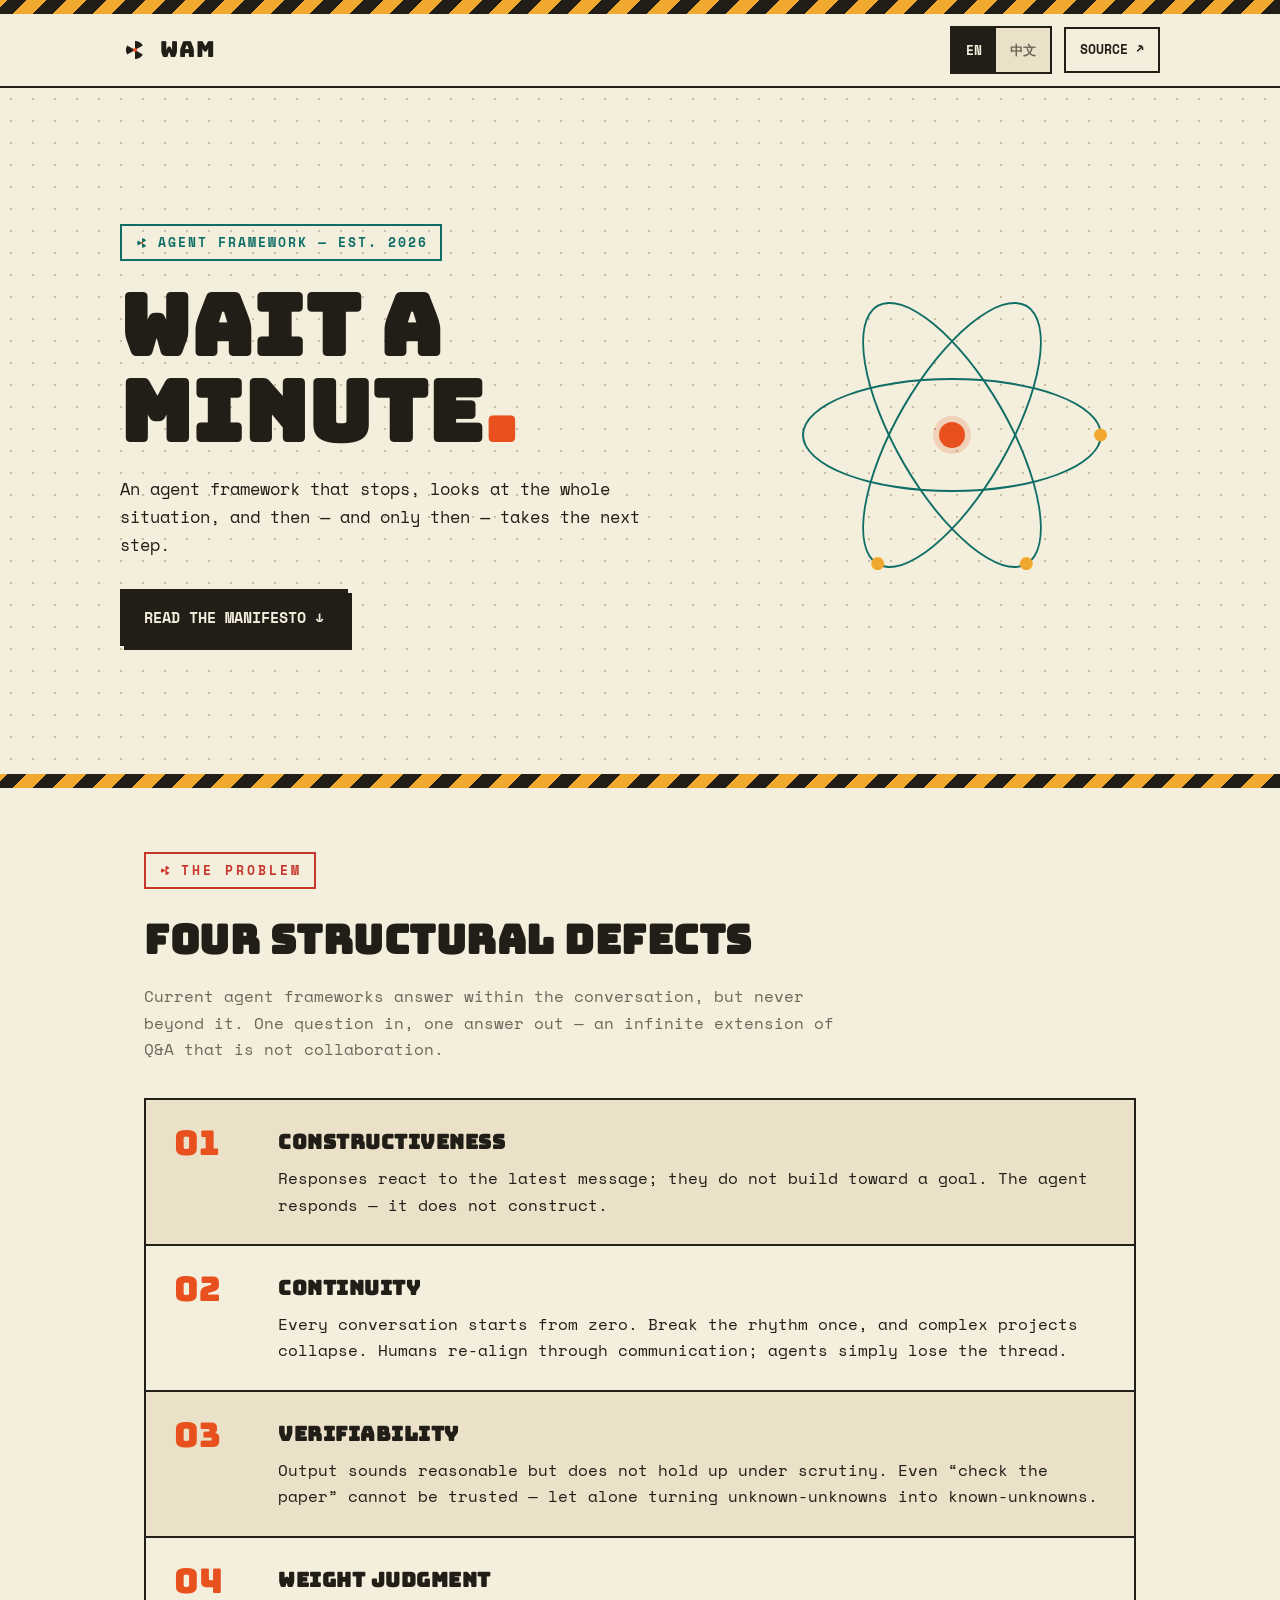
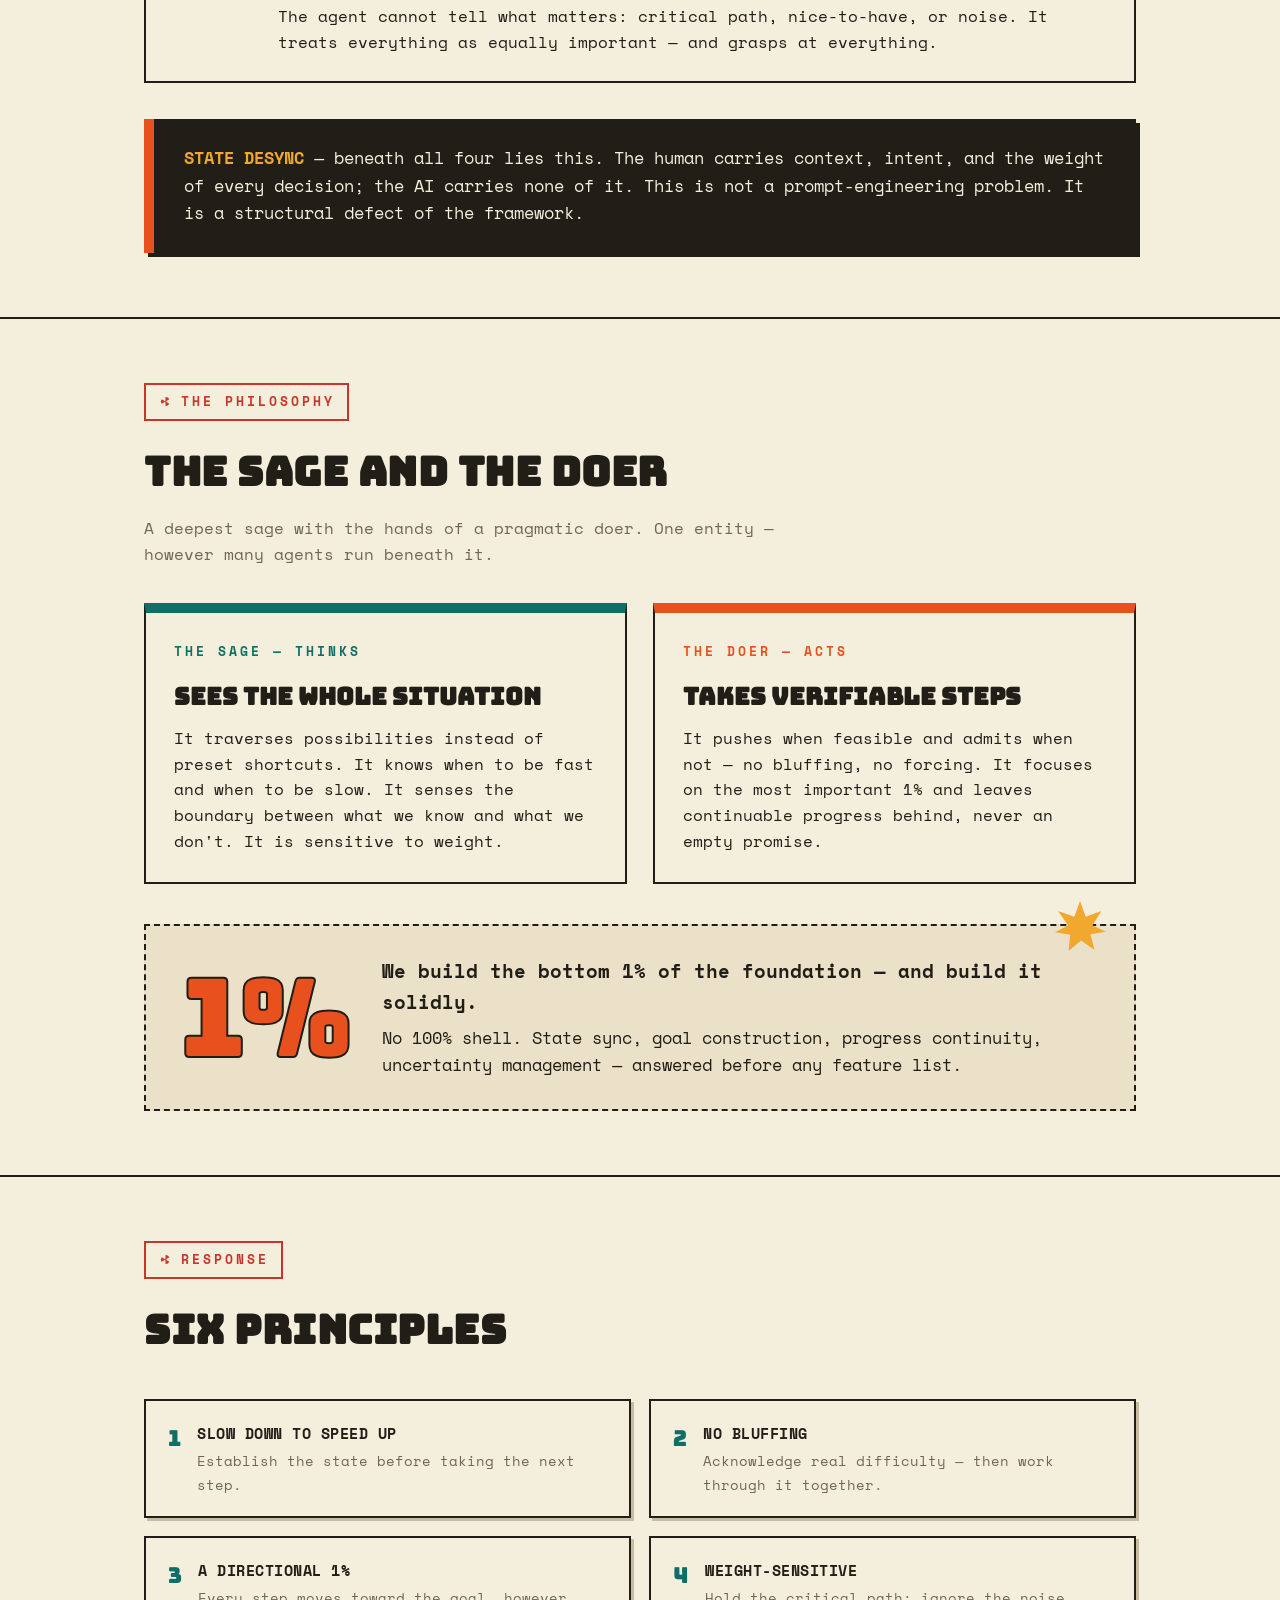
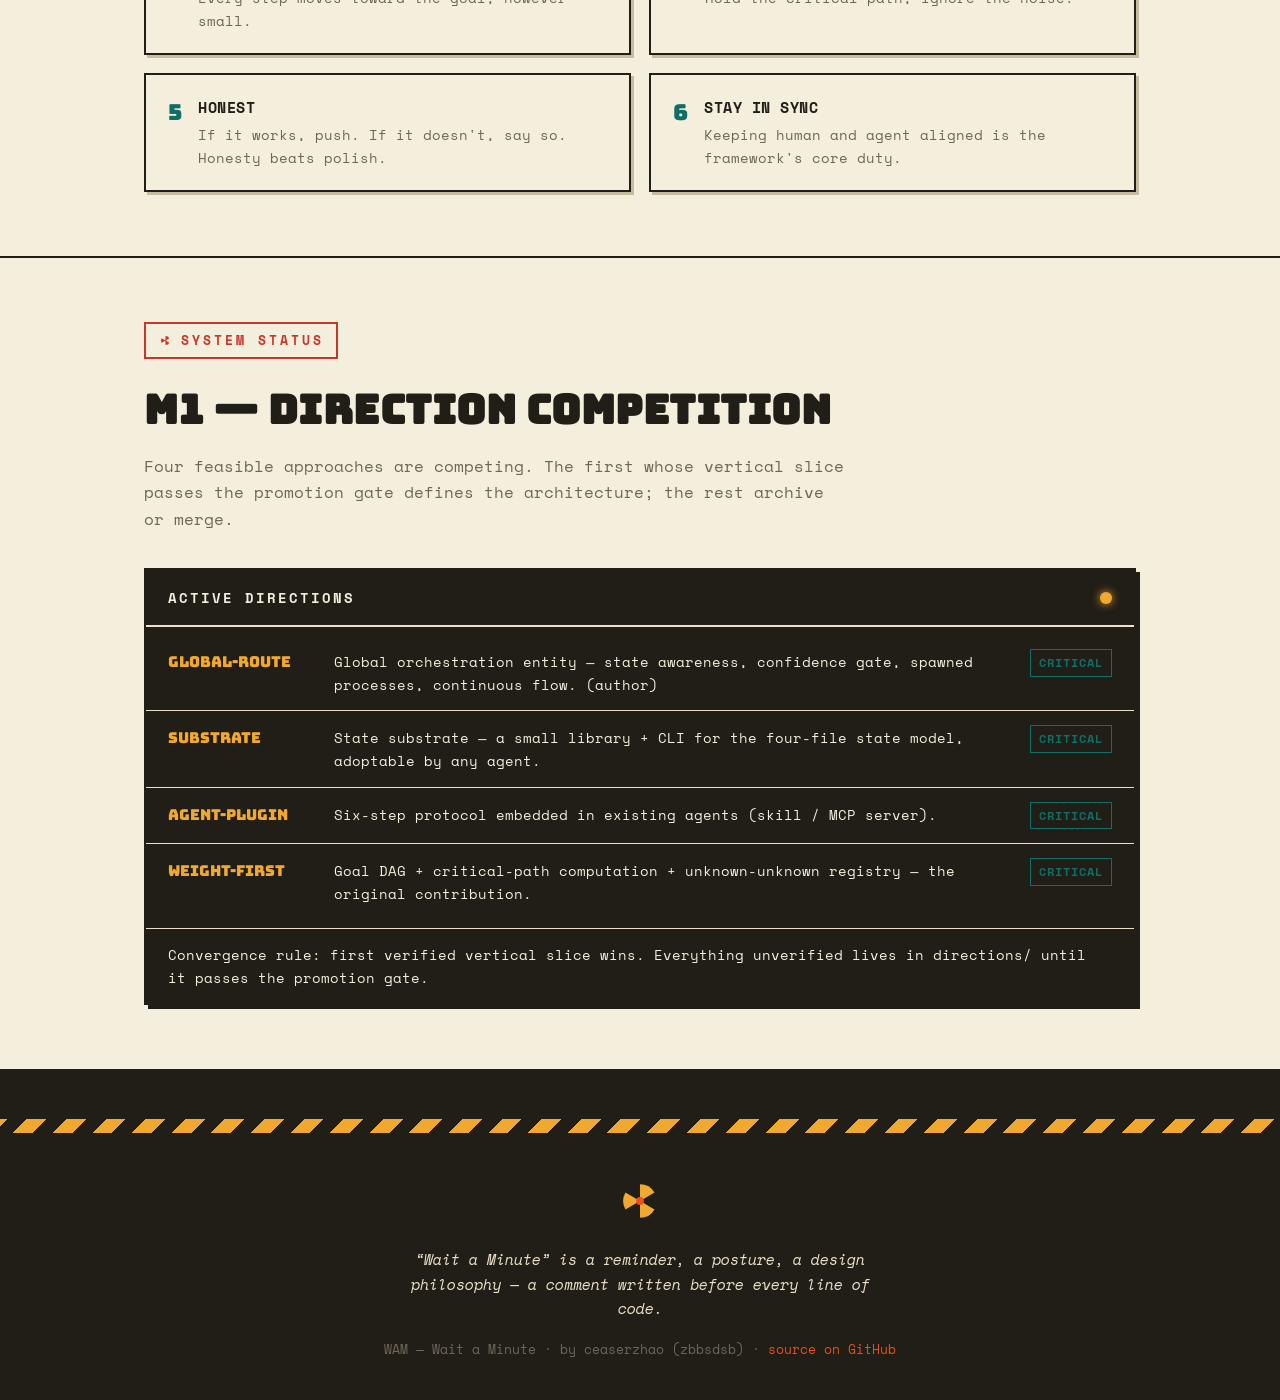
==== index.html @ 93059dd9 "Site: bilingual atompunk landing page (source: site/index.html on main)" ====
<!DOCTYPE html>
<html lang="en">
<head>
<meta charset="UTF-8">
<meta name="viewport" content="width=device-width, initial-scale=1.0">
<meta name="description" content="WAM — Wait a Minute. An agent framework that stops, looks at the whole situation, and only then takes the next step.">
<title>WAM — Wait a Minute</title>
<link rel="preconnect" href="https://fonts.googleapis.com">
<link rel="preconnect" href="https://fonts.gstatic.com" crossorigin>
<link href="https://fonts.googleapis.com/css2?family=Bungee&family=Space+Mono:ital,wght@0,400;0,700;1,400&display=swap" rel="stylesheet">
<style>
  :root{
    --paper:#F4EEDC; --paper-2:#EAE1C8; --ink:#211D17; --muted:#6E6658;
    --line:#C7BCA0; --orange:#E8501E; --teal:#0F6E66; --amber:#F0A92E; --red:#C7352B;
    --mono:'Space Mono','Noto Sans SC','Microsoft YaHei',monospace;
    --display:'Bungee','Noto Sans SC','Microsoft YaHei',sans-serif;
    --shadow:4px 4px 0 var(--ink);
  }
  *{margin:0;padding:0;box-sizing:border-box;}
  html{scroll-behavior:smooth;}
  body{background:var(--paper);color:var(--ink);font-family:var(--mono);line-height:1.65;font-size:16px;}
  ::selection{background:var(--orange);color:var(--paper);}
  .container{max-width:1040px;margin:0 auto;padding:0 24px;}

  /* ---------- hazard stripes ---------- */
  .hazard{height:14px;background:repeating-linear-gradient(-45deg,var(--ink) 0 14px,var(--amber) 14px 28px);}

  /* ---------- top bar ---------- */
  .topbar{border-bottom:2px solid var(--ink);background:var(--paper);position:sticky;top:0;z-index:50;}
  .topbar-inner{display:flex;align-items:center;justify-content:space-between;gap:16px;padding:12px 0;}
  .brand{display:flex;align-items:center;gap:10px;text-decoration:none;color:var(--ink);}
  .brand svg{width:30px;height:30px;flex:none;}
  .brand-name{font-family:var(--display);font-size:22px;letter-spacing:1px;}
  .topbar-right{display:flex;align-items:center;gap:12px;}
  .lang-toggle{display:flex;border:2px solid var(--ink);background:var(--paper-2);}
  .lang-toggle button{font-family:var(--mono);font-weight:700;font-size:13px;padding:10px 14px;background:transparent;border:none;cursor:pointer;color:var(--muted);min-height:44px;}
  .lang-toggle button.active{background:var(--ink);color:var(--paper);}
  .gh-link{font-weight:700;font-size:13px;color:var(--ink);text-decoration:none;border:2px solid var(--ink);padding:10px 14px;min-height:44px;display:inline-flex;align-items:center;background:var(--paper);}
  .gh-link:hover{background:var(--orange);color:var(--paper);box-shadow:var(--shadow);transform:translate(-2px,-2px);}

  /* ---------- hero ---------- */
  .hero{position:relative;overflow:hidden;border-bottom:2px solid var(--ink);
    background-image:radial-gradient(var(--line) 1.2px, transparent 1.2px);background-size:22px 22px;}
  .hero-inner{position:relative;padding:72px 0 64px;display:grid;grid-template-columns:1.4fr 1fr;gap:40px;align-items:center;}
  .hero-kicker{display:inline-flex;align-items:center;gap:8px;font-size:13px;font-weight:700;letter-spacing:2px;color:var(--teal);border:2px solid var(--teal);padding:6px 12px;margin-bottom:22px;}
  .hero-kicker svg{width:16px;height:16px;}
  .hero h1{font-family:var(--display);font-size:clamp(44px,7vw,84px);line-height:1.02;text-transform:uppercase;letter-spacing:1px;}
  .hero h1 .dot{color:var(--orange);}
  .hero .tagline{margin-top:20px;font-size:17px;max-width:52ch;color:var(--ink);}
  .hero .cta{margin-top:30px;display:inline-flex;align-items:center;gap:10px;font-family:var(--mono);font-weight:700;font-size:15px;text-decoration:none;color:var(--paper);background:var(--ink);border:2px solid var(--ink);padding:14px 22px;box-shadow:var(--shadow);}
  .hero .cta:hover{background:var(--orange);border-color:var(--orange);transform:translate(-2px,-2px);box-shadow:6px 6px 0 var(--ink);}

  /* atom */
  .atom{justify-self:center;width:min(300px,70vw);aspect-ratio:1;position:relative;}
  .atom .nucleus{position:absolute;inset:0;margin:auto;width:26px;height:26px;border-radius:50%;background:var(--orange);box-shadow:0 0 0 6px rgba(232,80,30,.18);z-index:2;}
  .orbit-wrap{position:absolute;inset:0;}
  .orbit-wrap.a{transform:rotate(0deg);} .orbit-wrap.b{transform:rotate(60deg);} .orbit-wrap.c{transform:rotate(120deg);}
  .orbit{position:absolute;inset:0;width:100%;height:38%;top:31%;border:2px solid var(--teal);border-radius:50%;}
  .orbit::before{content:"";position:absolute;right:-7px;top:50%;width:13px;height:13px;border-radius:50%;background:var(--amber);transform:translateY(-50%);}
  .orbit-wrap.a .orbit{animation:spin 7s linear infinite;}
  .orbit-wrap.b .orbit{animation:spin 9s linear infinite reverse;}
  .orbit-wrap.c .orbit{animation:spin 11s linear infinite;}
  @keyframes spin{to{transform:rotate(360deg);}}
  @media (prefers-reduced-motion:reduce){.orbit{animation:none !important;}}

  /* ---------- sections ---------- */
  section{padding:64px 0;border-bottom:2px solid var(--ink);}
  .section-tag{display:inline-flex;align-items:center;gap:8px;font-size:13px;font-weight:700;letter-spacing:3px;color:var(--red);border:2px solid var(--red);padding:6px 12px;}
  .section-tag svg{width:15px;height:15px;}
  h2.section-title{font-family:var(--display);font-size:clamp(26px,3.6vw,40px);margin-top:18px;text-transform:uppercase;letter-spacing:.5px;}
  .section-sub{margin-top:10px;color:var(--muted);max-width:70ch;}

  /* ---------- defects ---------- */
  .defects{list-style:none;margin-top:36px;display:grid;gap:0;border:2px solid var(--ink);}
  .defects li{display:grid;grid-template-columns:84px 1fr;gap:20px;padding:26px 28px;border-bottom:2px solid var(--ink);background:var(--paper);}
  .defects li:last-child{border-bottom:none;}
  .defects li:nth-child(odd){background:var(--paper-2);}
  .defects .num{font-family:var(--display);font-size:34px;color:var(--orange);line-height:1;}
  .defects h3{font-family:var(--display);font-size:20px;letter-spacing:.5px;margin-bottom:6px;text-transform:uppercase;}
  .defects p{color:var(--ink);}
  .defects .zh-sub{display:block;color:var(--muted);font-size:14px;}

  .callout{margin-top:36px;background:var(--ink);color:var(--paper);border-left:10px solid var(--orange);padding:26px 30px;font-size:16.5px;box-shadow:var(--shadow);}
  .callout strong{color:var(--amber);}

  /* ---------- philosophy ---------- */
  .philosophy-grid{display:grid;grid-template-columns:1fr 1fr;gap:26px;margin-top:36px;}
  .panel{border:2px solid var(--ink);padding:28px;position:relative;background:var(--paper);}
  .panel.sage{border-top:10px solid var(--teal);}
  .panel.doer{border-top:10px solid var(--orange);}
  .panel .role{font-size:13px;font-weight:700;letter-spacing:3px;margin-bottom:14px;}
  .panel.sage .role{color:var(--teal);}
  .panel.doer .role{color:var(--orange);}
  .panel h3{font-family:var(--display);font-size:24px;text-transform:uppercase;margin-bottom:10px;}
  .panel p{font-size:15.5px;}
  .panel .zh-sub{display:block;color:var(--muted);font-size:14px;margin-top:8px;}

  .one-pct{margin-top:40px;display:grid;grid-template-columns:auto 1fr;gap:30px;align-items:center;border:2px dashed var(--ink);padding:30px 34px;background:var(--paper-2);position:relative;}
  .one-pct .big{font-family:var(--display);font-size:clamp(64px,9vw,110px);line-height:.9;color:var(--orange);-webkit-text-stroke:2px var(--ink);}
  .one-pct .text{font-size:16.5px;}
  .one-pct .text strong{display:block;font-size:19px;margin-bottom:6px;}
  .starburst{position:absolute;top:-26px;right:28px;width:52px;height:52px;color:var(--amber);}

  /* ---------- principles ---------- */
  .principles{list-style:none;margin-top:36px;display:grid;grid-template-columns:1fr 1fr;gap:18px;}
  .principles li{border:2px solid var(--ink);background:var(--paper);padding:20px 22px;display:flex;gap:16px;box-shadow:3px 3px 0 var(--line);}
  .principles .idx{font-family:var(--display);font-size:22px;color:var(--teal);flex:none;}
  .principles h3{font-size:15px;font-weight:700;text-transform:uppercase;letter-spacing:.5px;}
  .principles p{font-size:14px;color:var(--muted);margin-top:4px;}
  .principles .zh-sub{display:block;}

  /* ---------- status ---------- */
  .status-block{border:2px solid var(--ink);background:var(--ink);color:var(--paper);margin-top:36px;box-shadow:var(--shadow);}
  .status-head{display:flex;align-items:center;justify-content:space-between;gap:12px;padding:16px 22px;border-bottom:2px solid var(--paper-2);}
  .status-head .led{width:12px;height:12px;border-radius:50%;background:var(--amber);box-shadow:0 0 10px var(--amber);animation:blink 1.6s steps(2) infinite;}
  @keyframes blink{50%{opacity:.25;}}
  .status-head .st{font-weight:700;letter-spacing:2px;font-size:14px;}
  .status-body{padding:8px 0;}
  .dir-row{display:grid;grid-template-columns:150px 1fr auto;gap:16px;align-items:baseline;padding:14px 22px;border-bottom:1px solid var(--paper-2);}
  .dir-row:last-child{border-bottom:none;}
  .dir-row .name{font-family:var(--display);font-size:15px;color:var(--amber);}
  .dir-row .desc{font-size:14px;color:var(--paper);}
  .dir-row .w{font-size:12px;font-weight:700;letter-spacing:1px;color:var(--teal);border:1px solid var(--teal);padding:3px 8px;white-space:nowrap;}
  .status-foot{padding:14px 22px;font-size:14px;border-top:1px solid var(--paper-2);color:var(--paper);}

  /* ---------- footer ---------- */
  footer{padding:48px 0 0;background:var(--ink);color:var(--paper);}
  .footer-inner{display:flex;flex-direction:column;gap:18px;align-items:center;text-align:center;padding-bottom:40px;}
  .footer-inner .trefoil{width:56px;height:56px;color:var(--amber);}
  .footer-quote{font-size:15px;font-style:italic;color:var(--paper-2);max-width:56ch;}
  .footer-meta{font-size:13px;color:var(--muted);}
  .footer-meta a{color:var(--orange);text-decoration:none;}
  .footer-meta a:hover{text-decoration:underline;}

  /* ---------- responsive ---------- */
  @media (max-width:840px){
    .hero-inner{grid-template-columns:1fr;padding:48px 0;}
    .atom{order:-1;width:min(240px,60vw);}
    .philosophy-grid{grid-template-columns:1fr;}
    .principles{grid-template-columns:1fr;}
    .dir-row{grid-template-columns:1fr;gap:4px;}
    .defects li{grid-template-columns:1fr;gap:10px;padding:20px;}
    .one-pct{grid-template-columns:1fr;gap:12px;}
  }
</style>
</head>
<body>

<div class="hazard"></div>

<header class="topbar">
  <div class="container topbar-inner">
    <a class="brand" href="#top" aria-label="WAM home">
      <svg viewBox="0 0 100 100" aria-hidden="true">
        <g fill="currentColor">
          <path d="M50 50 L50 20 A30 30 0 0 1 75.98 35 Z"/>
          <path d="M50 50 L50 20 A30 30 0 0 1 75.98 35 Z" transform="rotate(120 50 50)"/>
          <path d="M50 50 L50 20 A30 30 0 0 1 75.98 35 Z" transform="rotate(240 50 50)"/>
        </g>
        <circle cx="50" cy="50" r="7" fill="var(--orange)"/>
      </svg>
      <span class="brand-name">WAM</span>
    </a>
    <div class="topbar-right">
      <div class="lang-toggle" role="group" aria-label="Language">
        <button id="lang-en" type="button" onclick="setLang('en')">EN</button>
        <button id="lang-zh" type="button" onclick="setLang('zh')">中文</button>
      </div>
      <a class="gh-link" href="https://github.com/zbbsdsb/WAM-Framework" target="_blank" rel="noopener" data-en="SOURCE ↗" data-zh="源码 ↗">SOURCE ↗</a>
    </div>
  </div>
</header>

<main id="top">

  <!-- ============ HERO ============ -->
  <section class="hero" style="border-bottom:none;">
    <div class="container hero-inner">
      <div>
        <span class="hero-kicker">
          <svg viewBox="0 0 100 100" aria-hidden="true"><g fill="currentColor"><path d="M50 50 L50 20 A30 30 0 0 1 75.98 35 Z"/><path d="M50 50 L50 20 A30 30 0 0 1 75.98 35 Z" transform="rotate(120 50 50)"/><path d="M50 50 L50 20 A30 30 0 0 1 75.98 35 Z" transform="rotate(240 50 50)"/></g><circle cx="50" cy="50" r="7" fill="var(--orange)"/></svg>
          <span data-en="AGENT FRAMEWORK — EST. 2026" data-zh="智能体框架 — 成立于 2026">AGENT FRAMEWORK — EST. 2026</span>
        </span>
        <h1 data-en="Wait a Minute<span class=&quot;dot&quot;>.</span>" data-zh="等一下<span class=&quot;dot&quot;>。</span>">Wait a Minute<span class="dot">.</span></h1>
        <p class="tagline" data-en="An agent framework that stops, looks at the whole situation, and then — and only then — takes the next step." data-zh="一个智能体框架：先停下来，看清整个局面，然后——只有然后——才迈出下一步。">An agent framework that stops, looks at the whole situation, and then — and only then — takes the next step.</p>
        <a class="cta" href="#problem" data-en="READ THE MANIFESTO ↓" data-zh="阅读宣言 ↓">READ THE MANIFESTO ↓</a>
      </div>
      <div class="atom" aria-hidden="true">
        <div class="orbit-wrap a"><div class="orbit"></div></div>
        <div class="orbit-wrap b"><div class="orbit"></div></div>
        <div class="orbit-wrap c"><div class="orbit"></div></div>
        <div class="nucleus"></div>
      </div>
    </div>
  </section>
  <div class="hazard"></div>

  <!-- ============ PROBLEM ============ -->
  <section id="problem">
    <div class="container">
      <span class="section-tag">
        <svg viewBox="0 0 100 100" aria-hidden="true"><g fill="currentColor"><path d="M50 50 L50 20 A30 30 0 0 1 75.98 35 Z"/><path d="M50 50 L50 20 A30 30 0 0 1 75.98 35 Z" transform="rotate(120 50 50)"/><path d="M50 50 L50 20 A30 30 0 0 1 75.98 35 Z" transform="rotate(240 50 50)"/></g><circle cx="50" cy="50" r="7" fill="var(--orange)"/></svg>
        <span data-en="THE PROBLEM" data-zh="问题">THE PROBLEM</span>
      </span>
      <h2 class="section-title" data-en="Four structural defects" data-zh="四重结构性缺陷">Four structural defects</h2>
      <p class="section-sub" data-en="Current agent frameworks answer within the conversation, but never beyond it. One question in, one answer out — an infinite extension of Q&amp;A that is not collaboration." data-zh="现有框架在对话内部回答，却从未超越对话。一问一答的无限延伸，看起来像协作，其实不是。">Current agent frameworks answer within the conversation, but never beyond it. One question in, one answer out — an infinite extension of Q&amp;A that is not collaboration.</p>

      <ol class="defects">
        <li>
          <span class="num">01</span>
          <div>
            <h3 data-en="Constructiveness" data-zh="建构性">Constructiveness</h3>
            <p data-en="Responses react to the latest message; they do not build toward a goal. The agent responds — it does not construct." data-zh="回答停留在单次对话的反应层面，缺乏对目标的逐步构建。它不“建设”，它只是“回应”。">Responses react to the latest message; they do not build toward a goal. The agent responds — it does not construct.</p>
          </div>
        </li>
        <li>
          <span class="num">02</span>
          <div>
            <h3 data-en="Continuity" data-zh="连续性">Continuity</h3>
            <p data-en="Every conversation starts from zero. Break the rhythm once, and complex projects collapse. Humans re-align through communication; agents simply lose the thread." data-zh="每次对话几乎从零开始。节奏被打乱后，复杂项目的后续推进基本泡汤。人类可以通过沟通重新对齐，AI 却做不到。">Every conversation starts from zero. Break the rhythm once, and complex projects collapse. Humans re-align through communication; agents simply lose the thread.</p>
          </div>
        </li>
        <li>
          <span class="num">03</span>
          <div>
            <h3 data-en="Verifiability" data-zh="真实可行性">Verifiability</h3>
            <p data-en="Output sounds reasonable but does not hold up under scrutiny. Even “check the paper” cannot be trusted — let alone turning unknown-unknowns into known-unknowns." data-zh="输出听起来合理，但经不起推敲。连“查论文”都难以保证准确，更不用说在设计复杂项目时把未知的未知转化为已知的未知。">Output sounds reasonable but does not hold up under scrutiny. Even “check the paper” cannot be trusted — let alone turning unknown-unknowns into known-unknowns.</p>
          </div>
        </li>
        <li>
          <span class="num">04</span>
          <div>
            <h3 data-en="Weight judgment" data-zh="对权重的判断">Weight judgment</h3>
            <p data-en="The agent cannot tell what matters: critical path, nice-to-have, or noise. It treats everything as equally important — and grasps at everything." data-zh="AI 无法区分重要程度的差别：关键路径、锦上添花、还是噪音。它对所有输入一视同仁，于是抓不住重点。">The agent cannot tell what matters: critical path, nice-to-have, or noise. It treats everything as equally important — and grasps at everything.</p>
          </div>
        </li>
      </ol>

      <div class="callout">
        <p><strong data-en="STATE DESYNC" data-zh="状态不同步">STATE DESYNC</strong>
        <span data-en=" — beneath all four lies this. The human carries context, intent, and the weight of every decision; the AI carries none of it. This is not a prompt-engineering problem. It is a structural defect of the framework." data-zh="——潜藏在四者之下。人带着上下文、意图的分量、每个决策背后的权衡；AI 什么都不知道。这不是提示工程能解决的问题。这是框架层面的结构性缺陷。"> — beneath all four lies this. The human carries context, intent, and the weight of every decision; the AI carries none of it. This is not a prompt-engineering problem. It is a structural defect of the framework.</span></p>
      </div>
    </div>
  </section>

  <!-- ============ PHILOSOPHY ============ -->
  <section id="philosophy">
    <div class="container">
      <span class="section-tag">
        <svg viewBox="0 0 100 100" aria-hidden="true"><g fill="currentColor"><path d="M50 50 L50 20 A30 30 0 0 1 75.98 35 Z"/><path d="M50 50 L50 20 A30 30 0 0 1 75.98 35 Z" transform="rotate(120 50 50)"/><path d="M50 50 L50 20 A30 30 0 0 1 75.98 35 Z" transform="rotate(240 50 50)"/></g><circle cx="50" cy="50" r="7" fill="var(--orange)"/></svg>
        <span data-en="THE PHILOSOPHY" data-zh="哲学">THE PHILOSOPHY</span>
      </span>
      <h2 class="section-title" data-en="The sage and the doer" data-zh="智者与实干家">The sage and the doer</h2>
      <p class="section-sub" data-en="A deepest sage with the hands of a pragmatic doer. One entity — however many agents run beneath it." data-zh="最深邃的智者，拥有一双实事求是的实干家的手。无论底层是几个智能体，呈现给用户的始终是同一个实体。">A deepest sage with the hands of a pragmatic doer. One entity — however many agents run beneath it.</p>

      <div class="philosophy-grid">
        <div class="panel sage">
          <div class="role" data-en="THE SAGE — THINKS" data-zh="智者——负责思考">THE SAGE — THINKS</div>
          <h3 data-en="Sees the whole situation" data-zh="看到整个局面">Sees the whole situation</h3>
          <p data-en="It traverses possibilities instead of preset shortcuts. It knows when to be fast and when to be slow. It senses the boundary between what we know and what we don't. It is sensitive to weight." data-zh="它遍历所有可能性，而不是预设捷径。它知道何时该快、何时该慢。它感知“我们知道什么”和“我们不知道什么”之间的边界。它对权重保持敏感。">It traverses possibilities instead of preset shortcuts. It knows when to be fast and when to be slow. It senses the boundary between what we know and what we don't. It is sensitive to weight.</p>
        </div>
        <div class="panel doer">
          <div class="role" data-en="THE DOER — ACTS" data-zh="实干家——负责行动">THE DOER — ACTS</div>
          <h3 data-en="Takes verifiable steps" data-zh="只做可验证的一步">Takes verifiable steps</h3>
          <p data-en="It pushes when feasible and admits when not — no bluffing, no forcing. It focuses on the most important 1% and leaves continuable progress behind, never an empty promise." data-zh="可行就推进，不可行就承认——不糊弄，不硬推。它只聚焦当前最重要的 1%，每一步都留下可延续的进展，而不是一张空头支票。">It pushes when feasible and admits when not — no bluffing, no forcing. It focuses on the most important 1% and leaves continuable progress behind, never an empty promise.</p>
        </div>
      </div>

      <div class="one-pct">
        <svg class="starburst" viewBox="0 0 100 100" aria-hidden="true">
          <polygon points="50,2 61,32 91,21 74,49 100,61 70,66 78,96 52,78 28,98 31,67 2,62 27,49 8,21 39,32" fill="currentColor"/>
        </svg>
        <div class="big">1%</div>
        <div class="text">
          <strong data-en="We build the bottom 1% of the foundation — and build it solidly." data-zh="只做底座的 1%，但把这 1% 做扎实。">We build the bottom 1% of the foundation — and build it solidly.</strong>
          <span data-en="No 100% shell. State sync, goal construction, progress continuity, uncertainty management — answered before any feature list." data-zh="不做 100% 的空壳。状态如何同步、目标如何构建、进展如何延续、不确定性如何管理——在任何一个功能清单之前，先回答这些。">No 100% shell. State sync, goal construction, progress continuity, uncertainty management — answered before any feature list.</span>
        </div>
      </div>
    </div>
  </section>

  <!-- ============ PRINCIPLES ============ -->
  <section id="principles">
    <div class="container">
      <span class="section-tag">
        <svg viewBox="0 0 100 100" aria-hidden="true"><g fill="currentColor"><path d="M50 50 L50 20 A30 30 0 0 1 75.98 35 Z"/><path d="M50 50 L50 20 A30 30 0 0 1 75.98 35 Z" transform="rotate(120 50 50)"/><path d="M50 50 L50 20 A30 30 0 0 1 75.98 35 Z" transform="rotate(240 50 50)"/></g><circle cx="50" cy="50" r="7" fill="var(--orange)"/></svg>
        <span data-en="RESPONSE" data-zh="回应">RESPONSE</span>
      </span>
      <h2 class="section-title" data-en="Six principles" data-zh="六条原则">Six principles</h2>
      <ul class="principles">
        <li><span class="idx">1</span><div><h3 data-en="Slow down to speed up" data-zh="慢下来，才能快起来">Slow down to speed up</h3><p data-en="Establish the state before taking the next step." data-zh="先搞清楚状态，再迈出下一步。">Establish the state before taking the next step.</p></div></li>
        <li><span class="idx">2</span><div><h3 data-en="No bluffing" data-zh="不糊弄">No bluffing</h3><p data-en="Acknowledge real difficulty — then work through it together." data-zh="承认真正的困难，然后和用户一起研究。">Acknowledge real difficulty — then work through it together.</p></div></li>
        <li><span class="idx">3</span><div><h3 data-en="A directional 1%" data-zh="做有方向的 1%">A directional 1%</h3><p data-en="Every step moves toward the goal, however small." data-zh="每一步都向目标靠近，即使步伐很小。">Every step moves toward the goal, however small.</p></div></li>
        <li><span class="idx">4</span><div><h3 data-en="Weight-sensitive" data-zh="对权重敏感">Weight-sensitive</h3><p data-en="Hold the critical path; ignore the noise." data-zh="抓住关键路径，忽略噪音。">Hold the critical path; ignore the noise.</p></div></li>
        <li><span class="idx">5</span><div><h3 data-en="Honest" data-zh="实事求是">Honest</h3><p data-en="If it works, push. If it doesn't, say so. Honesty beats polish." data-zh="可行就推进，不可行就承认。诚实比完美更重要。">If it works, push. If it doesn't, say so. Honesty beats polish.</p></div></li>
        <li><span class="idx">6</span><div><h3 data-en="Stay in sync" data-zh="保持同步">Stay in sync</h3><p data-en="Keeping human and agent aligned is the framework's core duty." data-zh="让人和 AI 的状态始终对齐，是框架的核心职责。">Keeping human and agent aligned is the framework's core duty.</p></div></li>
      </ul>
    </div>
  </section>

  <!-- ============ STATUS ============ -->
  <section id="status">
    <div class="container">
      <span class="section-tag">
        <svg viewBox="0 0 100 100" aria-hidden="true"><g fill="currentColor"><path d="M50 50 L50 20 A30 30 0 0 1 75.98 35 Z"/><path d="M50 50 L50 20 A30 30 0 0 1 75.98 35 Z" transform="rotate(120 50 50)"/><path d="M50 50 L50 20 A30 30 0 0 1 75.98 35 Z" transform="rotate(240 50 50)"/></g><circle cx="50" cy="50" r="7" fill="var(--orange)"/></svg>
        <span data-en="SYSTEM STATUS" data-zh="系统状态">SYSTEM STATUS</span>
      </span>
      <h2 class="section-title" data-en="M1 — direction competition" data-zh="M1 — 方向竞争">M1 — direction competition</h2>
      <p class="section-sub" data-en="Four feasible approaches are competing. The first whose vertical slice passes the promotion gate defines the architecture; the rest archive or merge." data-zh="四个可行方案正在竞争。第一个通过晋升门（验证过的垂直切片）的定义架构，其余归档或合并。">Four feasible approaches are competing. The first whose vertical slice passes the promotion gate defines the architecture; the rest archive or merge.</p>

      <div class="status-block">
        <div class="status-head">
          <span class="st" data-en="ACTIVE DIRECTIONS" data-zh="进行中的方向">ACTIVE DIRECTIONS</span>
          <span class="led" aria-hidden="true"></span>
        </div>
        <div class="status-body">
          <div class="dir-row"><span class="name">global-route</span><span class="desc" data-en="Global orchestration entity — state awareness, confidence gate, spawned processes, continuous flow. (author)" data-zh="全局编排实体——状态感知、置信度门、派生进程、交互流延续。（作者）">Global orchestration entity — state awareness, confidence gate, spawned processes, continuous flow. (author)</span><span class="w">CRITICAL</span></div>
          <div class="dir-row"><span class="name">substrate</span><span class="desc" data-en="State substrate — a small library + CLI for the four-file state model, adoptable by any agent." data-zh="状态基板——四文件状态模型的小库 + CLI，任何 agent 都可采纳。">State substrate — a small library + CLI for the four-file state model, adoptable by any agent.</span><span class="w">CRITICAL</span></div>
          <div class="dir-row"><span class="name">agent-plugin</span><span class="desc" data-en="Six-step protocol embedded in existing agents (skill / MCP server)." data-zh="六步协议嵌入现有 agent（skill / MCP server）。">Six-step protocol embedded in existing agents (skill / MCP server).</span><span class="w">CRITICAL</span></div>
          <div class="dir-row"><span class="name">weight-first</span><span class="desc" data-en="Goal DAG + critical-path computation + unknown-unknown registry — the original contribution." data-zh="目标 DAG + 关键路径计算 + 未知清单——原创贡献点。">Goal DAG + critical-path computation + unknown-unknown registry — the original contribution.</span><span class="w">CRITICAL</span></div>
        </div>
        <div class="status-foot" data-en="Convergence rule: first verified vertical slice wins. Everything unverified lives in directions/ until it passes the promotion gate." data-zh="收敛规则：第一个验证过的垂直切片胜出。未验证的一切都待在 directions/，直到通过晋升门。">Convergence rule: first verified vertical slice wins. Everything unverified lives in directions/ until it passes the promotion gate.</div>
      </div>
    </div>
  </section>

</main>

<footer>
  <div class="hazard" style="margin-bottom:40px;"></div>
  <div class="container footer-inner">
    <svg class="trefoil" viewBox="0 0 100 100" aria-hidden="true">
      <g fill="currentColor">
        <path d="M50 50 L50 20 A30 30 0 0 1 75.98 35 Z"/>
        <path d="M50 50 L50 20 A30 30 0 0 1 75.98 35 Z" transform="rotate(120 50 50)"/>
        <path d="M50 50 L50 20 A30 30 0 0 1 75.98 35 Z" transform="rotate(240 50 50)"/>
      </g>
      <circle cx="50" cy="50" r="7" fill="var(--orange)"/>
    </svg>
    <p class="footer-quote" data-en="“Wait a Minute” is a reminder, a posture, a design philosophy — a comment written before every line of code." data-zh="“Wait a Minute” 是一个提醒，一种姿态，一种设计哲学——写在每一行代码前面的注释。">“Wait a Minute” is a reminder, a posture, a design philosophy — a comment written before every line of code.</p>
    <p class="footer-meta">WAM — Wait a Minute · <span data-en="by" data-zh="作者">by</span> ceaserzhao (zbbsdsb) · <a href="https://github.com/zbbsdsb/WAM-Framework" target="_blank" rel="noopener" data-en="source on GitHub" data-zh="源码在 GitHub">source on GitHub</a></p>
  </div>
</footer>

<script>
  var KEY = 'wam-lang';
  var lang = localStorage.getItem(KEY);
  if (!lang) lang = (navigator.language || 'en').toLowerCase().indexOf('zh') === 0 ? 'zh' : 'en';

  function applyLang(l) {
    document.documentElement.lang = l === 'zh' ? 'zh-CN' : 'en';
    document.querySelectorAll('[data-en]').forEach(function (el) {
      var t = el.getAttribute('data-' + l);
      if (t !== null) el.innerHTML = t;
    });
    document.title = l === 'zh' ? 'WAM — 等一下。' : 'WAM — Wait a Minute';
    document.getElementById('lang-en').classList.toggle('active', l === 'en');
    document.getElementById('lang-zh').classList.toggle('active', l === 'zh');
    localStorage.setItem(KEY, l);
  }
  function setLang(l) { applyLang(l); }
  applyLang(lang);
</script>
</body>
</html>
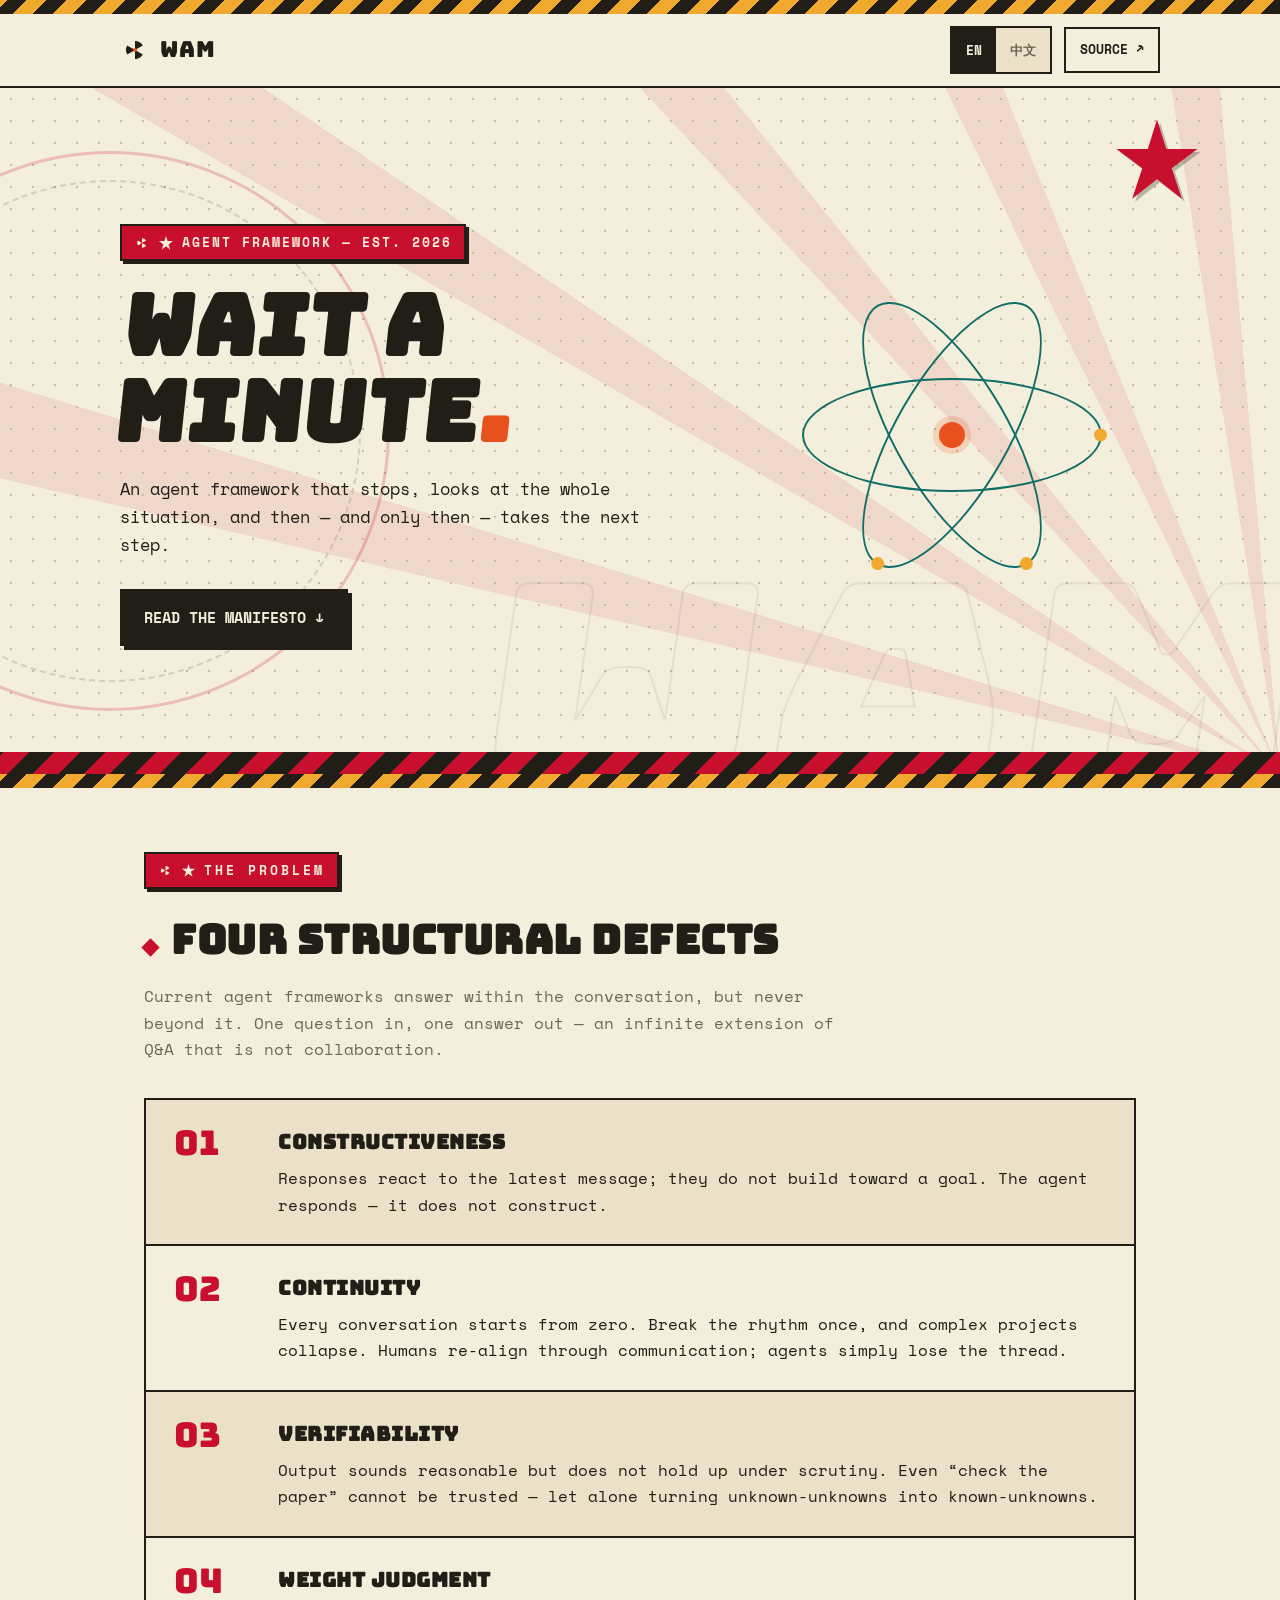
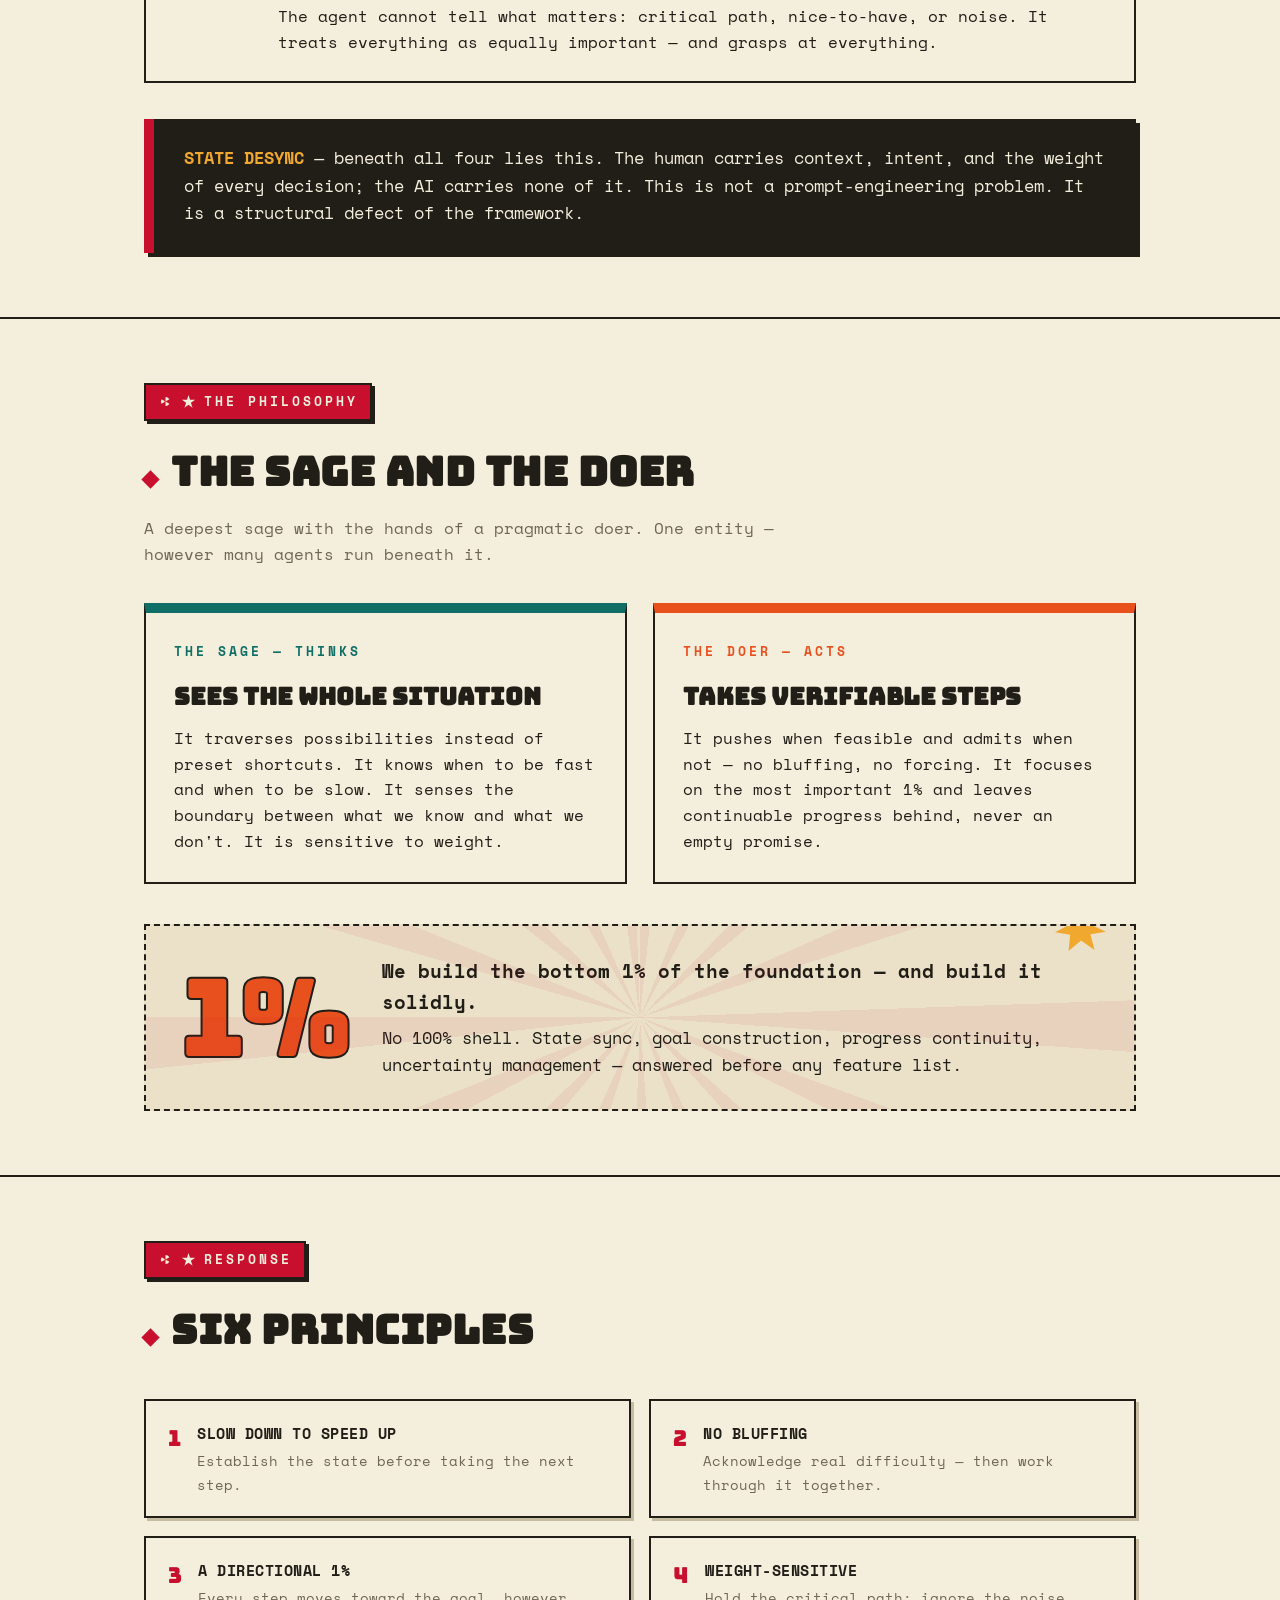
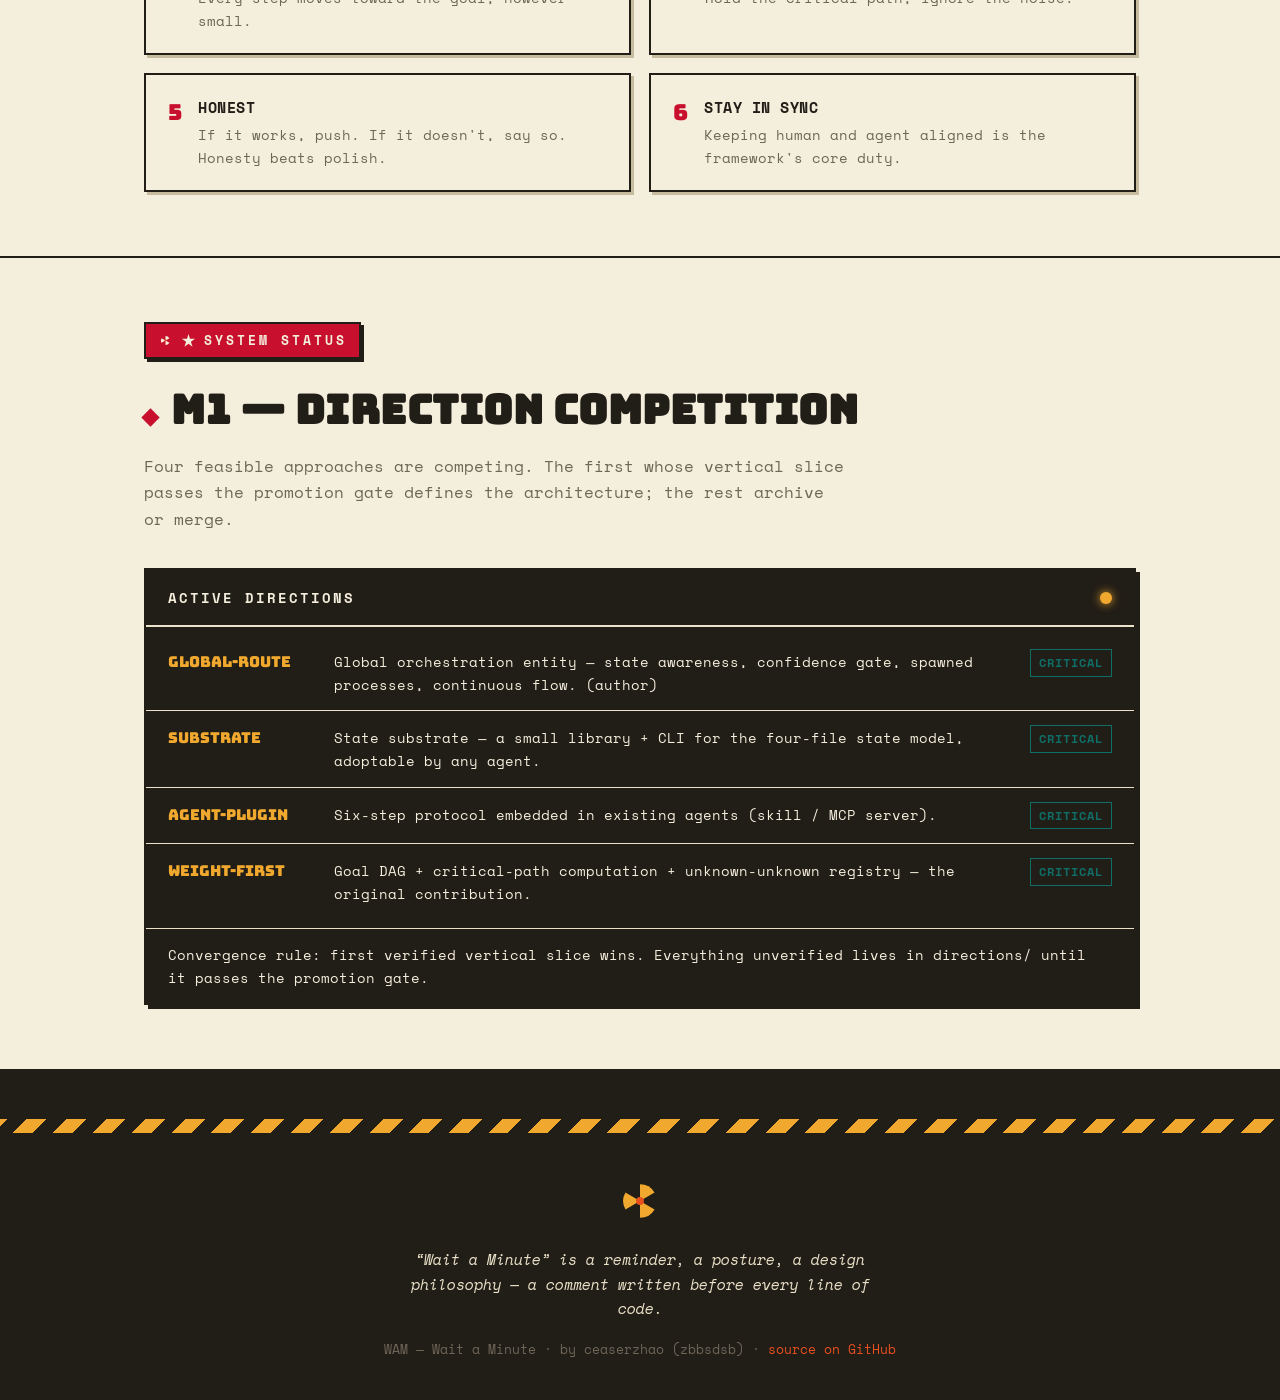
==== commit d0afd7f8: "Site v2: soviet constructivism layer (vermilion #C8102E, stars, rays, diagonal stripes, skewed displ" ====
--- a/index.html
+++ b/index.html
@@ -11,7 +11,7 @@
 <style>
   :root{
     --paper:#F4EEDC; --paper-2:#EAE1C8; --ink:#211D17; --muted:#6E6658;
-    --line:#C7BCA0; --orange:#E8501E; --teal:#0F6E66; --amber:#F0A92E; --red:#C7352B;
+    --line:#C7BCA0; --orange:#E8501E; --teal:#0F6E66; --amber:#F0A92E; --red:#C8102E;
     --mono:'Space Mono','Noto Sans SC','Microsoft YaHei',monospace;
     --display:'Bungee','Noto Sans SC','Microsoft YaHei',sans-serif;
     --shadow:4px 4px 0 var(--ink);
@@ -40,15 +40,21 @@
 
   /* ---------- hero ---------- */
   .hero{position:relative;overflow:hidden;border-bottom:2px solid var(--ink);
-    background-image:radial-gradient(var(--line) 1.2px, transparent 1.2px);background-size:22px 22px;}
-  .hero-inner{position:relative;padding:72px 0 64px;display:grid;grid-template-columns:1.4fr 1fr;gap:40px;align-items:center;}
-  .hero-kicker{display:inline-flex;align-items:center;gap:8px;font-size:13px;font-weight:700;letter-spacing:2px;color:var(--teal);border:2px solid var(--teal);padding:6px 12px;margin-bottom:22px;}
+    background-image:radial-gradient(var(--line) 1.2px, transparent 1.2px),
+      repeating-conic-gradient(from 215deg at 100% 100%, rgba(200,16,46,.10) 0deg 4deg, transparent 4deg 17deg);background-size:22px 22px, auto;}
+  .hero::after{content:"";position:absolute;left:0;right:0;bottom:0;height:22px;background:repeating-linear-gradient(-45deg,var(--red) 0 18px,var(--ink) 18px 36px);z-index:0;}
+  .hero .ring{position:absolute;left:-170px;top:50%;width:560px;height:560px;transform:translateY(-50%);border:3px solid rgba(200,16,46,.22);border-radius:50%;pointer-events:none;z-index:0;}
+  .hero .ring::after{content:"";position:absolute;inset:26px;border:2px dashed rgba(33,29,23,.15);border-radius:50%;}
+  .hero .giant{position:absolute;right:-2vw;bottom:-8vw;font-family:var(--display);font-size:clamp(140px,28vw,340px);line-height:1;color:transparent;-webkit-text-stroke:2px rgba(33,29,23,.07);transform:skewX(-8deg);pointer-events:none;user-select:none;z-index:0;letter-spacing:2px;}
+  .hero .hero-star{position:absolute;top:26px;right:6%;width:92px;height:92px;pointer-events:none;z-index:0;filter:drop-shadow(3px 3px 0 rgba(33,29,23,.28));}
+  .hero-inner{position:relative;z-index:1;padding:72px 0 64px;display:grid;grid-template-columns:1.4fr 1fr;gap:40px;align-items:center;}
+  .hero-kicker{display:inline-flex;align-items:center;gap:8px;font-size:13px;font-weight:700;letter-spacing:2px;color:var(--paper);background:var(--red);border:2px solid var(--ink);padding:6px 12px;margin-bottom:22px;box-shadow:3px 3px 0 var(--ink);}
   .hero-kicker svg{width:16px;height:16px;}
-  .hero h1{font-family:var(--display);font-size:clamp(44px,7vw,84px);line-height:1.02;text-transform:uppercase;letter-spacing:1px;}
+  .hero h1{font-family:var(--display);font-size:clamp(44px,7vw,84px);line-height:1.02;text-transform:uppercase;letter-spacing:1px;transform:skewX(-6deg);}
   .hero h1 .dot{color:var(--orange);}
   .hero .tagline{margin-top:20px;font-size:17px;max-width:52ch;color:var(--ink);}
   .hero .cta{margin-top:30px;display:inline-flex;align-items:center;gap:10px;font-family:var(--mono);font-weight:700;font-size:15px;text-decoration:none;color:var(--paper);background:var(--ink);border:2px solid var(--ink);padding:14px 22px;box-shadow:var(--shadow);}
-  .hero .cta:hover{background:var(--orange);border-color:var(--orange);transform:translate(-2px,-2px);box-shadow:6px 6px 0 var(--ink);}
+  .hero .cta:hover{background:var(--red);border-color:var(--red);transform:translate(-2px,-2px);box-shadow:6px 6px 0 var(--ink);}
 
   /* atom */
   .atom{justify-self:center;width:min(300px,70vw);aspect-ratio:1;position:relative;}
@@ -65,9 +71,12 @@
 
   /* ---------- sections ---------- */
   section{padding:64px 0;border-bottom:2px solid var(--ink);}
-  .section-tag{display:inline-flex;align-items:center;gap:8px;font-size:13px;font-weight:700;letter-spacing:3px;color:var(--red);border:2px solid var(--red);padding:6px 12px;}
+  .section-tag{display:inline-flex;align-items:center;gap:8px;font-size:13px;font-weight:700;letter-spacing:3px;color:var(--paper);background:var(--red);border:2px solid var(--ink);padding:6px 12px;box-shadow:3px 3px 0 var(--ink);}
   .section-tag svg{width:15px;height:15px;}
+  .star-ic{width:15px;height:15px;flex:none;}
+  footer .star-ic{display:none;}
   h2.section-title{font-family:var(--display);font-size:clamp(26px,3.6vw,40px);margin-top:18px;text-transform:uppercase;letter-spacing:.5px;}
+  h2.section-title::before{content:"";display:inline-block;width:13px;height:13px;background:var(--red);margin-right:14px;transform:rotate(45deg);}
   .section-sub{margin-top:10px;color:var(--muted);max-width:70ch;}
 
   /* ---------- defects ---------- */
@@ -75,12 +84,12 @@
   .defects li{display:grid;grid-template-columns:84px 1fr;gap:20px;padding:26px 28px;border-bottom:2px solid var(--ink);background:var(--paper);}
   .defects li:last-child{border-bottom:none;}
   .defects li:nth-child(odd){background:var(--paper-2);}
-  .defects .num{font-family:var(--display);font-size:34px;color:var(--orange);line-height:1;}
+  .defects .num{font-family:var(--display);font-size:34px;color:var(--red);line-height:1;}
   .defects h3{font-family:var(--display);font-size:20px;letter-spacing:.5px;margin-bottom:6px;text-transform:uppercase;}
   .defects p{color:var(--ink);}
   .defects .zh-sub{display:block;color:var(--muted);font-size:14px;}
 
-  .callout{margin-top:36px;background:var(--ink);color:var(--paper);border-left:10px solid var(--orange);padding:26px 30px;font-size:16.5px;box-shadow:var(--shadow);}
+  .callout{margin-top:36px;background:var(--ink);color:var(--paper);border-left:10px solid var(--red);padding:26px 30px;font-size:16.5px;box-shadow:var(--shadow);}
   .callout strong{color:var(--amber);}
 
   /* ---------- philosophy ---------- */
@@ -95,7 +104,8 @@
   .panel p{font-size:15.5px;}
   .panel .zh-sub{display:block;color:var(--muted);font-size:14px;margin-top:8px;}
 
-  .one-pct{margin-top:40px;display:grid;grid-template-columns:auto 1fr;gap:30px;align-items:center;border:2px dashed var(--ink);padding:30px 34px;background:var(--paper-2);position:relative;}
+  .one-pct{margin-top:40px;display:grid;grid-template-columns:auto 1fr;gap:30px;align-items:center;border:2px dashed var(--ink);padding:30px 34px;background:var(--paper-2);position:relative;overflow:hidden;}
+  .one-pct::before{content:"";position:absolute;inset:0;background:repeating-conic-gradient(from 0deg, rgba(200,16,46,.07) 0deg 6deg, transparent 6deg 22deg);pointer-events:none;}
   .one-pct .big{font-family:var(--display);font-size:clamp(64px,9vw,110px);line-height:.9;color:var(--orange);-webkit-text-stroke:2px var(--ink);}
   .one-pct .text{font-size:16.5px;}
   .one-pct .text strong{display:block;font-size:19px;margin-bottom:6px;}
@@ -104,7 +114,7 @@
   /* ---------- principles ---------- */
   .principles{list-style:none;margin-top:36px;display:grid;grid-template-columns:1fr 1fr;gap:18px;}
   .principles li{border:2px solid var(--ink);background:var(--paper);padding:20px 22px;display:flex;gap:16px;box-shadow:3px 3px 0 var(--line);}
-  .principles .idx{font-family:var(--display);font-size:22px;color:var(--teal);flex:none;}
+  .principles .idx{font-family:var(--display);font-size:22px;color:var(--red);flex:none;}
   .principles h3{font-size:15px;font-weight:700;text-transform:uppercase;letter-spacing:.5px;}
   .principles p{font-size:14px;color:var(--muted);margin-top:4px;}
   .principles .zh-sub{display:block;}
@@ -136,6 +146,8 @@
   @media (max-width:840px){
     .hero-inner{grid-template-columns:1fr;padding:48px 0;}
     .atom{order:-1;width:min(240px,60vw);}
+    .hero .ring{display:none;}
+    .hero .hero-star{width:54px;height:54px;top:12px;right:4%;}
     .philosophy-grid{grid-template-columns:1fr;}
     .principles{grid-template-columns:1fr;}
     .dir-row{grid-template-columns:1fr;gap:4px;}
@@ -175,10 +187,13 @@
 
   <!-- ============ HERO ============ -->
   <section class="hero" style="border-bottom:none;">
+    <div class="ring" aria-hidden="true"></div>
+    <div class="giant" aria-hidden="true">WAM</div>
+    <svg class="hero-star" viewBox="0 0 100 100" aria-hidden="true"><polygon points="50,6 60,38 94,38 66,59 77,92 50,71 23,92 34,59 6,38 40,38" fill="var(--red)"/></svg>
     <div class="container hero-inner">
       <div>
         <span class="hero-kicker">
-          <svg viewBox="0 0 100 100" aria-hidden="true"><g fill="currentColor"><path d="M50 50 L50 20 A30 30 0 0 1 75.98 35 Z"/><path d="M50 50 L50 20 A30 30 0 0 1 75.98 35 Z" transform="rotate(120 50 50)"/><path d="M50 50 L50 20 A30 30 0 0 1 75.98 35 Z" transform="rotate(240 50 50)"/></g><circle cx="50" cy="50" r="7" fill="var(--orange)"/></svg>
+          <svg viewBox="0 0 100 100" aria-hidden="true"><g fill="currentColor"><path d="M50 50 L50 20 A30 30 0 0 1 75.98 35 Z"/><path d="M50 50 L50 20 A30 30 0 0 1 75.98 35 Z" transform="rotate(120 50 50)"/><path d="M50 50 L50 20 A30 30 0 0 1 75.98 35 Z" transform="rotate(240 50 50)"/></g><circle cx="50" cy="50" r="7" fill="var(--orange)"/></svg><svg class="star-ic" viewBox="0 0 100 100" aria-hidden="true"><polygon points="50,6 60,38 94,38 66,59 77,92 50,71 23,92 34,59 6,38 40,38" fill="currentColor"/></svg>
           <span data-en="AGENT FRAMEWORK — EST. 2026" data-zh="智能体框架 — 成立于 2026">AGENT FRAMEWORK — EST. 2026</span>
         </span>
         <h1 data-en="Wait a Minute<span class=&quot;dot&quot;>.</span>" data-zh="等一下<span class=&quot;dot&quot;>。</span>">Wait a Minute<span class="dot">.</span></h1>
@@ -199,7 +214,7 @@
   <section id="problem">
     <div class="container">
       <span class="section-tag">
-        <svg viewBox="0 0 100 100" aria-hidden="true"><g fill="currentColor"><path d="M50 50 L50 20 A30 30 0 0 1 75.98 35 Z"/><path d="M50 50 L50 20 A30 30 0 0 1 75.98 35 Z" transform="rotate(120 50 50)"/><path d="M50 50 L50 20 A30 30 0 0 1 75.98 35 Z" transform="rotate(240 50 50)"/></g><circle cx="50" cy="50" r="7" fill="var(--orange)"/></svg>
+        <svg viewBox="0 0 100 100" aria-hidden="true"><g fill="currentColor"><path d="M50 50 L50 20 A30 30 0 0 1 75.98 35 Z"/><path d="M50 50 L50 20 A30 30 0 0 1 75.98 35 Z" transform="rotate(120 50 50)"/><path d="M50 50 L50 20 A30 30 0 0 1 75.98 35 Z" transform="rotate(240 50 50)"/></g><circle cx="50" cy="50" r="7" fill="var(--orange)"/></svg><svg class="star-ic" viewBox="0 0 100 100" aria-hidden="true"><polygon points="50,6 60,38 94,38 66,59 77,92 50,71 23,92 34,59 6,38 40,38" fill="currentColor"/></svg>
         <span data-en="THE PROBLEM" data-zh="问题">THE PROBLEM</span>
       </span>
       <h2 class="section-title" data-en="Four structural defects" data-zh="四重结构性缺陷">Four structural defects</h2>
@@ -247,7 +262,7 @@
   <section id="philosophy">
     <div class="container">
       <span class="section-tag">
-        <svg viewBox="0 0 100 100" aria-hidden="true"><g fill="currentColor"><path d="M50 50 L50 20 A30 30 0 0 1 75.98 35 Z"/><path d="M50 50 L50 20 A30 30 0 0 1 75.98 35 Z" transform="rotate(120 50 50)"/><path d="M50 50 L50 20 A30 30 0 0 1 75.98 35 Z" transform="rotate(240 50 50)"/></g><circle cx="50" cy="50" r="7" fill="var(--orange)"/></svg>
+        <svg viewBox="0 0 100 100" aria-hidden="true"><g fill="currentColor"><path d="M50 50 L50 20 A30 30 0 0 1 75.98 35 Z"/><path d="M50 50 L50 20 A30 30 0 0 1 75.98 35 Z" transform="rotate(120 50 50)"/><path d="M50 50 L50 20 A30 30 0 0 1 75.98 35 Z" transform="rotate(240 50 50)"/></g><circle cx="50" cy="50" r="7" fill="var(--orange)"/></svg><svg class="star-ic" viewBox="0 0 100 100" aria-hidden="true"><polygon points="50,6 60,38 94,38 66,59 77,92 50,71 23,92 34,59 6,38 40,38" fill="currentColor"/></svg>
         <span data-en="THE PHILOSOPHY" data-zh="哲学">THE PHILOSOPHY</span>
       </span>
       <h2 class="section-title" data-en="The sage and the doer" data-zh="智者与实干家">The sage and the doer</h2>
@@ -283,7 +298,7 @@
   <section id="principles">
     <div class="container">
       <span class="section-tag">
-        <svg viewBox="0 0 100 100" aria-hidden="true"><g fill="currentColor"><path d="M50 50 L50 20 A30 30 0 0 1 75.98 35 Z"/><path d="M50 50 L50 20 A30 30 0 0 1 75.98 35 Z" transform="rotate(120 50 50)"/><path d="M50 50 L50 20 A30 30 0 0 1 75.98 35 Z" transform="rotate(240 50 50)"/></g><circle cx="50" cy="50" r="7" fill="var(--orange)"/></svg>
+        <svg viewBox="0 0 100 100" aria-hidden="true"><g fill="currentColor"><path d="M50 50 L50 20 A30 30 0 0 1 75.98 35 Z"/><path d="M50 50 L50 20 A30 30 0 0 1 75.98 35 Z" transform="rotate(120 50 50)"/><path d="M50 50 L50 20 A30 30 0 0 1 75.98 35 Z" transform="rotate(240 50 50)"/></g><circle cx="50" cy="50" r="7" fill="var(--orange)"/></svg><svg class="star-ic" viewBox="0 0 100 100" aria-hidden="true"><polygon points="50,6 60,38 94,38 66,59 77,92 50,71 23,92 34,59 6,38 40,38" fill="currentColor"/></svg>
         <span data-en="RESPONSE" data-zh="回应">RESPONSE</span>
       </span>
       <h2 class="section-title" data-en="Six principles" data-zh="六条原则">Six principles</h2>
@@ -302,7 +317,7 @@
   <section id="status">
     <div class="container">
       <span class="section-tag">
-        <svg viewBox="0 0 100 100" aria-hidden="true"><g fill="currentColor"><path d="M50 50 L50 20 A30 30 0 0 1 75.98 35 Z"/><path d="M50 50 L50 20 A30 30 0 0 1 75.98 35 Z" transform="rotate(120 50 50)"/><path d="M50 50 L50 20 A30 30 0 0 1 75.98 35 Z" transform="rotate(240 50 50)"/></g><circle cx="50" cy="50" r="7" fill="var(--orange)"/></svg>
+        <svg viewBox="0 0 100 100" aria-hidden="true"><g fill="currentColor"><path d="M50 50 L50 20 A30 30 0 0 1 75.98 35 Z"/><path d="M50 50 L50 20 A30 30 0 0 1 75.98 35 Z" transform="rotate(120 50 50)"/><path d="M50 50 L50 20 A30 30 0 0 1 75.98 35 Z" transform="rotate(240 50 50)"/></g><circle cx="50" cy="50" r="7" fill="var(--orange)"/></svg><svg class="star-ic" viewBox="0 0 100 100" aria-hidden="true"><polygon points="50,6 60,38 94,38 66,59 77,92 50,71 23,92 34,59 6,38 40,38" fill="currentColor"/></svg>
         <span data-en="SYSTEM STATUS" data-zh="系统状态">SYSTEM STATUS</span>
       </span>
       <h2 class="section-title" data-en="M1 — direction competition" data-zh="M1 — 方向竞争">M1 — direction competition</h2>
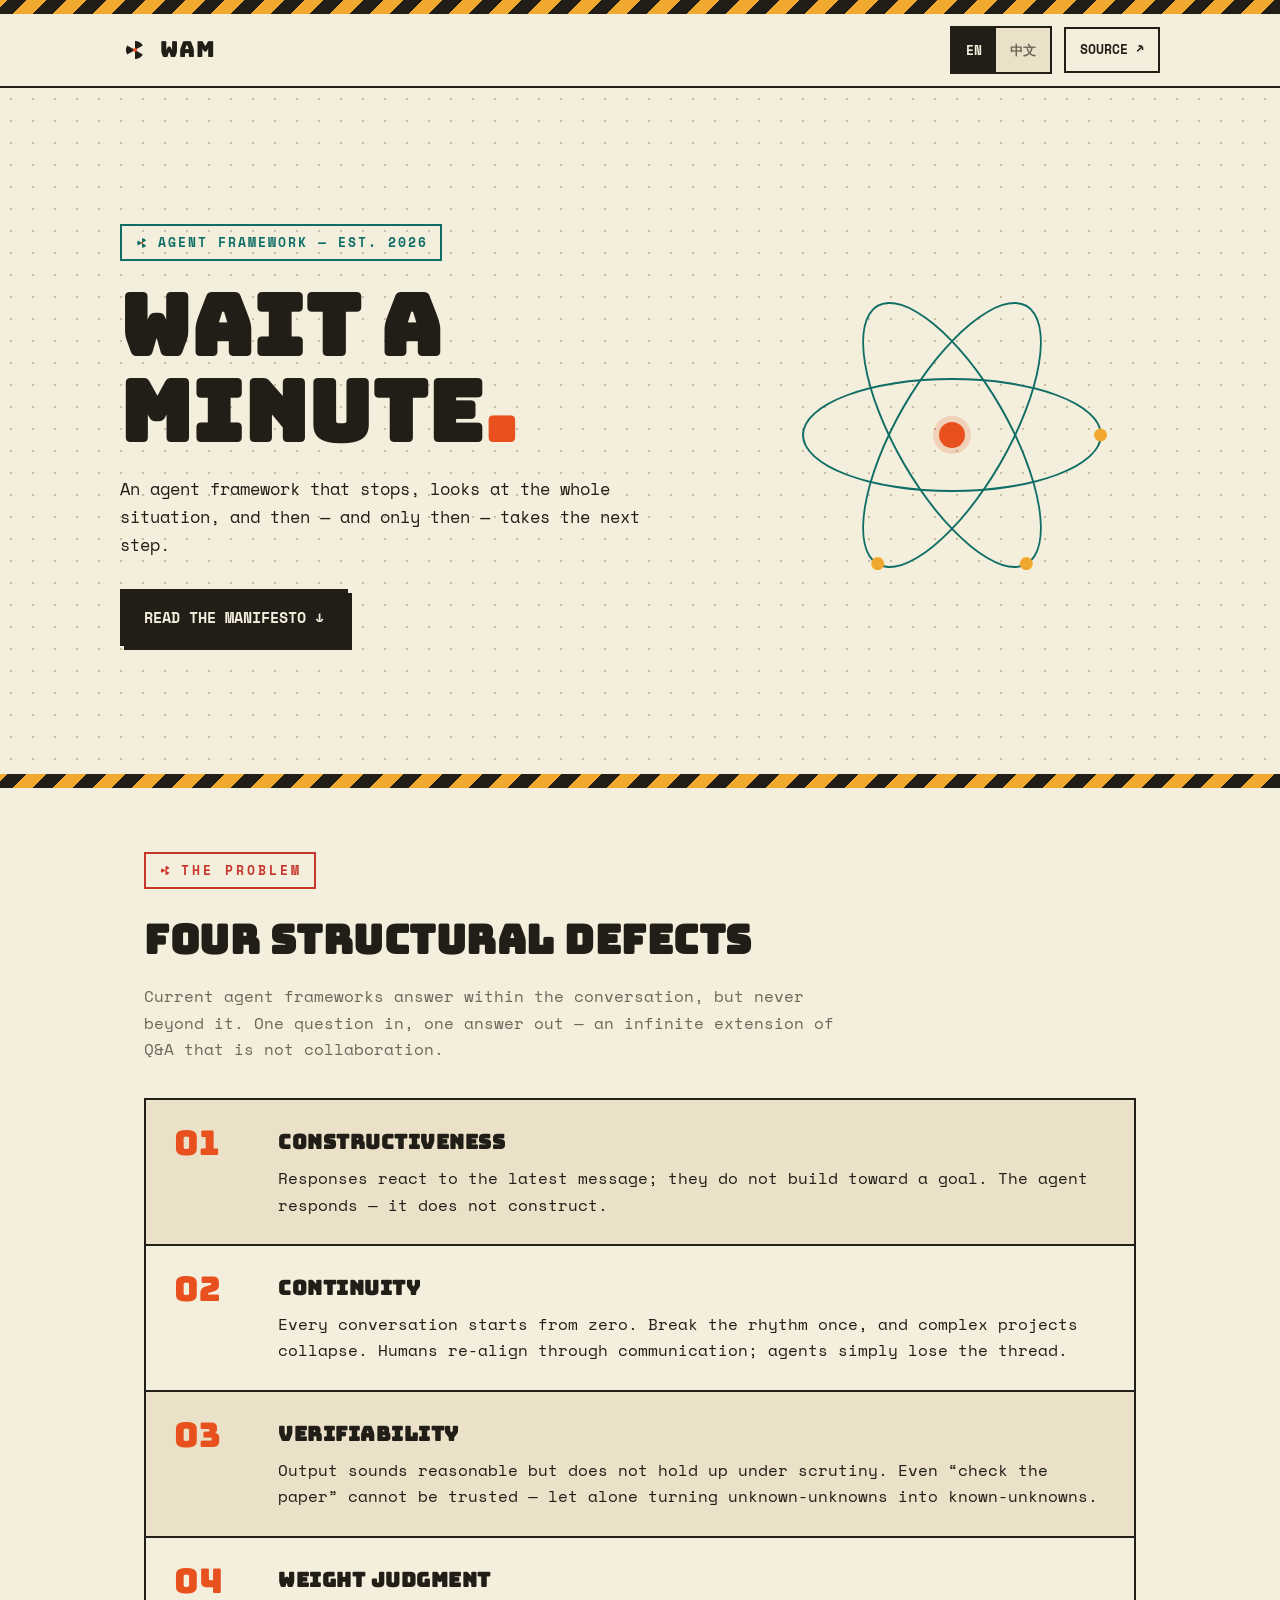
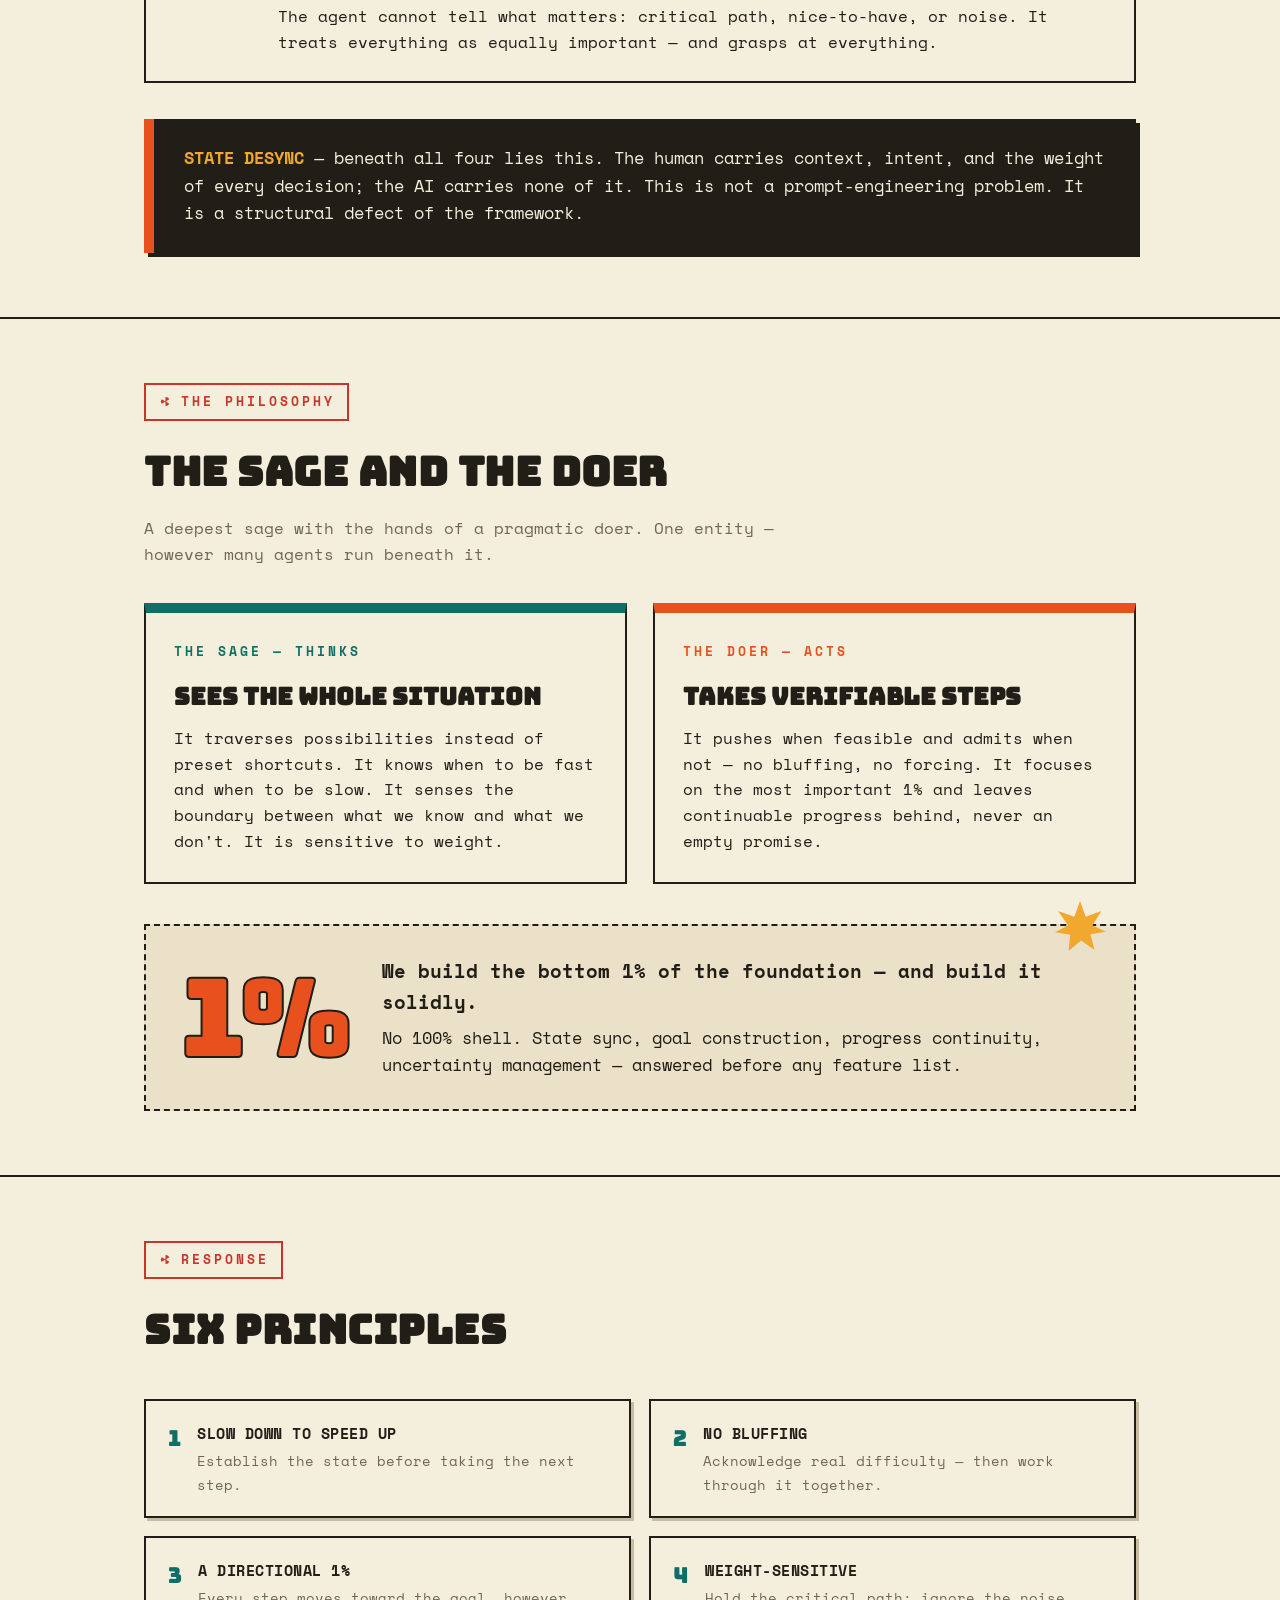
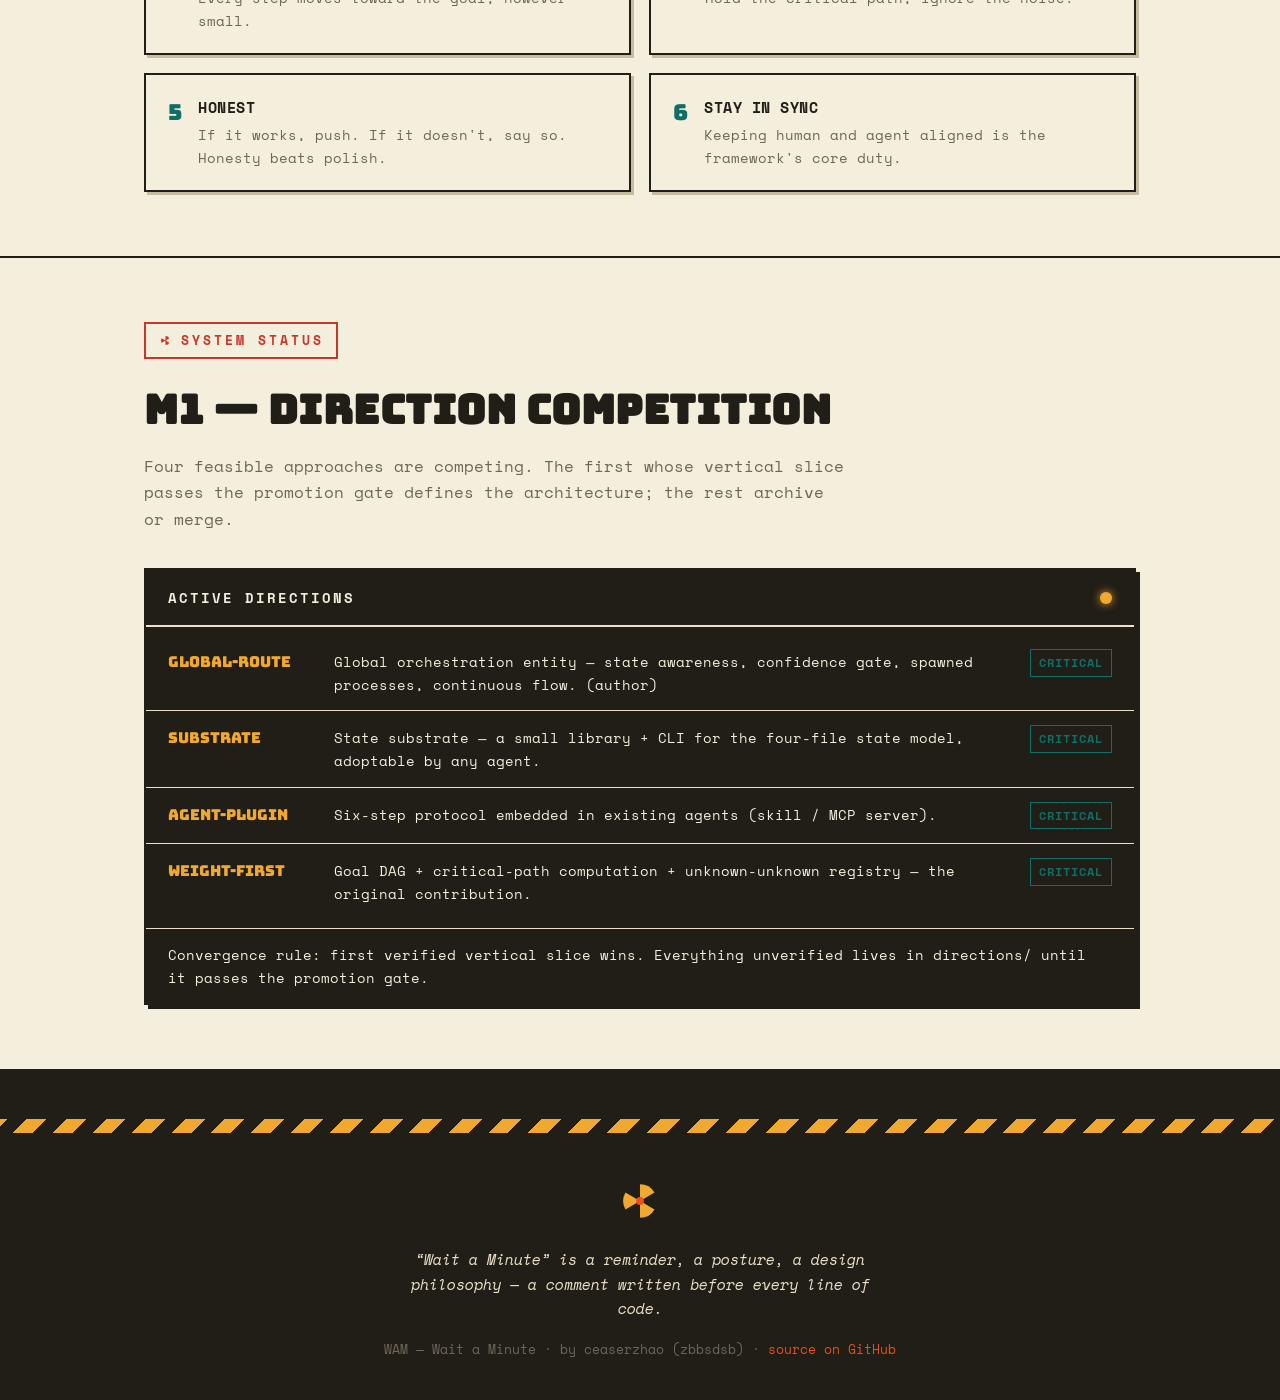
==== commit 47dbfdf5: "Site v3: age layer (sync from main)" ====
--- a/index.html
+++ b/index.html
@@ -11,7 +11,7 @@
 <style>
   :root{
     --paper:#F4EEDC; --paper-2:#EAE1C8; --ink:#211D17; --muted:#6E6658;
-    --line:#C7BCA0; --orange:#E8501E; --teal:#0F6E66; --amber:#F0A92E; --red:#C8102E;
+    --line:#C7BCA0; --orange:#E8501E; --teal:#0F6E66; --amber:#F0A92E; --red:#C7352B;
     --mono:'Space Mono','Noto Sans SC','Microsoft YaHei',monospace;
     --display:'Bungee','Noto Sans SC','Microsoft YaHei',sans-serif;
     --shadow:4px 4px 0 var(--ink);
@@ -40,21 +40,15 @@
 
   /* ---------- hero ---------- */
   .hero{position:relative;overflow:hidden;border-bottom:2px solid var(--ink);
-    background-image:radial-gradient(var(--line) 1.2px, transparent 1.2px),
-      repeating-conic-gradient(from 215deg at 100% 100%, rgba(200,16,46,.10) 0deg 4deg, transparent 4deg 17deg);background-size:22px 22px, auto;}
-  .hero::after{content:"";position:absolute;left:0;right:0;bottom:0;height:22px;background:repeating-linear-gradient(-45deg,var(--red) 0 18px,var(--ink) 18px 36px);z-index:0;}
-  .hero .ring{position:absolute;left:-170px;top:50%;width:560px;height:560px;transform:translateY(-50%);border:3px solid rgba(200,16,46,.22);border-radius:50%;pointer-events:none;z-index:0;}
-  .hero .ring::after{content:"";position:absolute;inset:26px;border:2px dashed rgba(33,29,23,.15);border-radius:50%;}
-  .hero .giant{position:absolute;right:-2vw;bottom:-8vw;font-family:var(--display);font-size:clamp(140px,28vw,340px);line-height:1;color:transparent;-webkit-text-stroke:2px rgba(33,29,23,.07);transform:skewX(-8deg);pointer-events:none;user-select:none;z-index:0;letter-spacing:2px;}
-  .hero .hero-star{position:absolute;top:26px;right:6%;width:92px;height:92px;pointer-events:none;z-index:0;filter:drop-shadow(3px 3px 0 rgba(33,29,23,.28));}
-  .hero-inner{position:relative;z-index:1;padding:72px 0 64px;display:grid;grid-template-columns:1.4fr 1fr;gap:40px;align-items:center;}
-  .hero-kicker{display:inline-flex;align-items:center;gap:8px;font-size:13px;font-weight:700;letter-spacing:2px;color:var(--paper);background:var(--red);border:2px solid var(--ink);padding:6px 12px;margin-bottom:22px;box-shadow:3px 3px 0 var(--ink);}
+    background-image:radial-gradient(var(--line) 1.2px, transparent 1.2px);background-size:22px 22px;}
+  .hero-inner{position:relative;padding:72px 0 64px;display:grid;grid-template-columns:1.4fr 1fr;gap:40px;align-items:center;}
+  .hero-kicker{display:inline-flex;align-items:center;gap:8px;font-size:13px;font-weight:700;letter-spacing:2px;color:var(--teal);border:2px solid var(--teal);padding:6px 12px;margin-bottom:22px;}
   .hero-kicker svg{width:16px;height:16px;}
-  .hero h1{font-family:var(--display);font-size:clamp(44px,7vw,84px);line-height:1.02;text-transform:uppercase;letter-spacing:1px;transform:skewX(-6deg);}
+  .hero h1{font-family:var(--display);font-size:clamp(44px,7vw,84px);line-height:1.02;text-transform:uppercase;letter-spacing:1px;}
   .hero h1 .dot{color:var(--orange);}
   .hero .tagline{margin-top:20px;font-size:17px;max-width:52ch;color:var(--ink);}
   .hero .cta{margin-top:30px;display:inline-flex;align-items:center;gap:10px;font-family:var(--mono);font-weight:700;font-size:15px;text-decoration:none;color:var(--paper);background:var(--ink);border:2px solid var(--ink);padding:14px 22px;box-shadow:var(--shadow);}
-  .hero .cta:hover{background:var(--red);border-color:var(--red);transform:translate(-2px,-2px);box-shadow:6px 6px 0 var(--ink);}
+  .hero .cta:hover{background:var(--orange);border-color:var(--orange);transform:translate(-2px,-2px);box-shadow:6px 6px 0 var(--ink);}
 
   /* atom */
   .atom{justify-self:center;width:min(300px,70vw);aspect-ratio:1;position:relative;}
@@ -71,12 +65,9 @@
 
   /* ---------- sections ---------- */
   section{padding:64px 0;border-bottom:2px solid var(--ink);}
-  .section-tag{display:inline-flex;align-items:center;gap:8px;font-size:13px;font-weight:700;letter-spacing:3px;color:var(--paper);background:var(--red);border:2px solid var(--ink);padding:6px 12px;box-shadow:3px 3px 0 var(--ink);}
+  .section-tag{display:inline-flex;align-items:center;gap:8px;font-size:13px;font-weight:700;letter-spacing:3px;color:var(--red);border:2px solid var(--red);padding:6px 12px;}
   .section-tag svg{width:15px;height:15px;}
-  .star-ic{width:15px;height:15px;flex:none;}
-  footer .star-ic{display:none;}
   h2.section-title{font-family:var(--display);font-size:clamp(26px,3.6vw,40px);margin-top:18px;text-transform:uppercase;letter-spacing:.5px;}
-  h2.section-title::before{content:"";display:inline-block;width:13px;height:13px;background:var(--red);margin-right:14px;transform:rotate(45deg);}
   .section-sub{margin-top:10px;color:var(--muted);max-width:70ch;}
 
   /* ---------- defects ---------- */
@@ -84,12 +75,12 @@
   .defects li{display:grid;grid-template-columns:84px 1fr;gap:20px;padding:26px 28px;border-bottom:2px solid var(--ink);background:var(--paper);}
   .defects li:last-child{border-bottom:none;}
   .defects li:nth-child(odd){background:var(--paper-2);}
-  .defects .num{font-family:var(--display);font-size:34px;color:var(--red);line-height:1;}
+  .defects .num{font-family:var(--display);font-size:34px;color:var(--orange);line-height:1;}
   .defects h3{font-family:var(--display);font-size:20px;letter-spacing:.5px;margin-bottom:6px;text-transform:uppercase;}
   .defects p{color:var(--ink);}
   .defects .zh-sub{display:block;color:var(--muted);font-size:14px;}
 
-  .callout{margin-top:36px;background:var(--ink);color:var(--paper);border-left:10px solid var(--red);padding:26px 30px;font-size:16.5px;box-shadow:var(--shadow);}
+  .callout{margin-top:36px;background:var(--ink);color:var(--paper);border-left:10px solid var(--orange);padding:26px 30px;font-size:16.5px;box-shadow:var(--shadow);}
   .callout strong{color:var(--amber);}
 
   /* ---------- philosophy ---------- */
@@ -104,8 +95,7 @@
   .panel p{font-size:15.5px;}
   .panel .zh-sub{display:block;color:var(--muted);font-size:14px;margin-top:8px;}
 
-  .one-pct{margin-top:40px;display:grid;grid-template-columns:auto 1fr;gap:30px;align-items:center;border:2px dashed var(--ink);padding:30px 34px;background:var(--paper-2);position:relative;overflow:hidden;}
-  .one-pct::before{content:"";position:absolute;inset:0;background:repeating-conic-gradient(from 0deg, rgba(200,16,46,.07) 0deg 6deg, transparent 6deg 22deg);pointer-events:none;}
+  .one-pct{margin-top:40px;display:grid;grid-template-columns:auto 1fr;gap:30px;align-items:center;border:2px dashed var(--ink);padding:30px 34px;background:var(--paper-2);position:relative;}
   .one-pct .big{font-family:var(--display);font-size:clamp(64px,9vw,110px);line-height:.9;color:var(--orange);-webkit-text-stroke:2px var(--ink);}
   .one-pct .text{font-size:16.5px;}
   .one-pct .text strong{display:block;font-size:19px;margin-bottom:6px;}
@@ -114,7 +104,7 @@
   /* ---------- principles ---------- */
   .principles{list-style:none;margin-top:36px;display:grid;grid-template-columns:1fr 1fr;gap:18px;}
   .principles li{border:2px solid var(--ink);background:var(--paper);padding:20px 22px;display:flex;gap:16px;box-shadow:3px 3px 0 var(--line);}
-  .principles .idx{font-family:var(--display);font-size:22px;color:var(--red);flex:none;}
+  .principles .idx{font-family:var(--display);font-size:22px;color:var(--teal);flex:none;}
   .principles h3{font-size:15px;font-weight:700;text-transform:uppercase;letter-spacing:.5px;}
   .principles p{font-size:14px;color:var(--muted);margin-top:4px;}
   .principles .zh-sub{display:block;}
@@ -146,8 +136,6 @@
   @media (max-width:840px){
     .hero-inner{grid-template-columns:1fr;padding:48px 0;}
     .atom{order:-1;width:min(240px,60vw);}
-    .hero .ring{display:none;}
-    .hero .hero-star{width:54px;height:54px;top:12px;right:4%;}
     .philosophy-grid{grid-template-columns:1fr;}
     .principles{grid-template-columns:1fr;}
     .dir-row{grid-template-columns:1fr;gap:4px;}
@@ -187,13 +175,10 @@
 
   <!-- ============ HERO ============ -->
   <section class="hero" style="border-bottom:none;">
-    <div class="ring" aria-hidden="true"></div>
-    <div class="giant" aria-hidden="true">WAM</div>
-    <svg class="hero-star" viewBox="0 0 100 100" aria-hidden="true"><polygon points="50,6 60,38 94,38 66,59 77,92 50,71 23,92 34,59 6,38 40,38" fill="var(--red)"/></svg>
     <div class="container hero-inner">
       <div>
         <span class="hero-kicker">
-          <svg viewBox="0 0 100 100" aria-hidden="true"><g fill="currentColor"><path d="M50 50 L50 20 A30 30 0 0 1 75.98 35 Z"/><path d="M50 50 L50 20 A30 30 0 0 1 75.98 35 Z" transform="rotate(120 50 50)"/><path d="M50 50 L50 20 A30 30 0 0 1 75.98 35 Z" transform="rotate(240 50 50)"/></g><circle cx="50" cy="50" r="7" fill="var(--orange)"/></svg><svg class="star-ic" viewBox="0 0 100 100" aria-hidden="true"><polygon points="50,6 60,38 94,38 66,59 77,92 50,71 23,92 34,59 6,38 40,38" fill="currentColor"/></svg>
+          <svg viewBox="0 0 100 100" aria-hidden="true"><g fill="currentColor"><path d="M50 50 L50 20 A30 30 0 0 1 75.98 35 Z"/><path d="M50 50 L50 20 A30 30 0 0 1 75.98 35 Z" transform="rotate(120 50 50)"/><path d="M50 50 L50 20 A30 30 0 0 1 75.98 35 Z" transform="rotate(240 50 50)"/></g><circle cx="50" cy="50" r="7" fill="var(--orange)"/></svg>
           <span data-en="AGENT FRAMEWORK — EST. 2026" data-zh="智能体框架 — 成立于 2026">AGENT FRAMEWORK — EST. 2026</span>
         </span>
         <h1 data-en="Wait a Minute<span class=&quot;dot&quot;>.</span>" data-zh="等一下<span class=&quot;dot&quot;>。</span>">Wait a Minute<span class="dot">.</span></h1>
@@ -214,7 +199,7 @@
   <section id="problem">
     <div class="container">
       <span class="section-tag">
-        <svg viewBox="0 0 100 100" aria-hidden="true"><g fill="currentColor"><path d="M50 50 L50 20 A30 30 0 0 1 75.98 35 Z"/><path d="M50 50 L50 20 A30 30 0 0 1 75.98 35 Z" transform="rotate(120 50 50)"/><path d="M50 50 L50 20 A30 30 0 0 1 75.98 35 Z" transform="rotate(240 50 50)"/></g><circle cx="50" cy="50" r="7" fill="var(--orange)"/></svg><svg class="star-ic" viewBox="0 0 100 100" aria-hidden="true"><polygon points="50,6 60,38 94,38 66,59 77,92 50,71 23,92 34,59 6,38 40,38" fill="currentColor"/></svg>
+        <svg viewBox="0 0 100 100" aria-hidden="true"><g fill="currentColor"><path d="M50 50 L50 20 A30 30 0 0 1 75.98 35 Z"/><path d="M50 50 L50 20 A30 30 0 0 1 75.98 35 Z" transform="rotate(120 50 50)"/><path d="M50 50 L50 20 A30 30 0 0 1 75.98 35 Z" transform="rotate(240 50 50)"/></g><circle cx="50" cy="50" r="7" fill="var(--orange)"/></svg>
         <span data-en="THE PROBLEM" data-zh="问题">THE PROBLEM</span>
       </span>
       <h2 class="section-title" data-en="Four structural defects" data-zh="四重结构性缺陷">Four structural defects</h2>
@@ -262,7 +247,7 @@
   <section id="philosophy">
     <div class="container">
       <span class="section-tag">
-        <svg viewBox="0 0 100 100" aria-hidden="true"><g fill="currentColor"><path d="M50 50 L50 20 A30 30 0 0 1 75.98 35 Z"/><path d="M50 50 L50 20 A30 30 0 0 1 75.98 35 Z" transform="rotate(120 50 50)"/><path d="M50 50 L50 20 A30 30 0 0 1 75.98 35 Z" transform="rotate(240 50 50)"/></g><circle cx="50" cy="50" r="7" fill="var(--orange)"/></svg><svg class="star-ic" viewBox="0 0 100 100" aria-hidden="true"><polygon points="50,6 60,38 94,38 66,59 77,92 50,71 23,92 34,59 6,38 40,38" fill="currentColor"/></svg>
+        <svg viewBox="0 0 100 100" aria-hidden="true"><g fill="currentColor"><path d="M50 50 L50 20 A30 30 0 0 1 75.98 35 Z"/><path d="M50 50 L50 20 A30 30 0 0 1 75.98 35 Z" transform="rotate(120 50 50)"/><path d="M50 50 L50 20 A30 30 0 0 1 75.98 35 Z" transform="rotate(240 50 50)"/></g><circle cx="50" cy="50" r="7" fill="var(--orange)"/></svg>
         <span data-en="THE PHILOSOPHY" data-zh="哲学">THE PHILOSOPHY</span>
       </span>
       <h2 class="section-title" data-en="The sage and the doer" data-zh="智者与实干家">The sage and the doer</h2>
@@ -298,7 +283,7 @@
   <section id="principles">
     <div class="container">
       <span class="section-tag">
-        <svg viewBox="0 0 100 100" aria-hidden="true"><g fill="currentColor"><path d="M50 50 L50 20 A30 30 0 0 1 75.98 35 Z"/><path d="M50 50 L50 20 A30 30 0 0 1 75.98 35 Z" transform="rotate(120 50 50)"/><path d="M50 50 L50 20 A30 30 0 0 1 75.98 35 Z" transform="rotate(240 50 50)"/></g><circle cx="50" cy="50" r="7" fill="var(--orange)"/></svg><svg class="star-ic" viewBox="0 0 100 100" aria-hidden="true"><polygon points="50,6 60,38 94,38 66,59 77,92 50,71 23,92 34,59 6,38 40,38" fill="currentColor"/></svg>
+        <svg viewBox="0 0 100 100" aria-hidden="true"><g fill="currentColor"><path d="M50 50 L50 20 A30 30 0 0 1 75.98 35 Z"/><path d="M50 50 L50 20 A30 30 0 0 1 75.98 35 Z" transform="rotate(120 50 50)"/><path d="M50 50 L50 20 A30 30 0 0 1 75.98 35 Z" transform="rotate(240 50 50)"/></g><circle cx="50" cy="50" r="7" fill="var(--orange)"/></svg>
         <span data-en="RESPONSE" data-zh="回应">RESPONSE</span>
       </span>
       <h2 class="section-title" data-en="Six principles" data-zh="六条原则">Six principles</h2>
@@ -317,7 +302,7 @@
   <section id="status">
     <div class="container">
       <span class="section-tag">
-        <svg viewBox="0 0 100 100" aria-hidden="true"><g fill="currentColor"><path d="M50 50 L50 20 A30 30 0 0 1 75.98 35 Z"/><path d="M50 50 L50 20 A30 30 0 0 1 75.98 35 Z" transform="rotate(120 50 50)"/><path d="M50 50 L50 20 A30 30 0 0 1 75.98 35 Z" transform="rotate(240 50 50)"/></g><circle cx="50" cy="50" r="7" fill="var(--orange)"/></svg><svg class="star-ic" viewBox="0 0 100 100" aria-hidden="true"><polygon points="50,6 60,38 94,38 66,59 77,92 50,71 23,92 34,59 6,38 40,38" fill="currentColor"/></svg>
+        <svg viewBox="0 0 100 100" aria-hidden="true"><g fill="currentColor"><path d="M50 50 L50 20 A30 30 0 0 1 75.98 35 Z"/><path d="M50 50 L50 20 A30 30 0 0 1 75.98 35 Z" transform="rotate(120 50 50)"/><path d="M50 50 L50 20 A30 30 0 0 1 75.98 35 Z" transform="rotate(240 50 50)"/></g><circle cx="50" cy="50" r="7" fill="var(--orange)"/></svg>
         <span data-en="SYSTEM STATUS" data-zh="系统状态">SYSTEM STATUS</span>
       </span>
       <h2 class="section-title" data-en="M1 — direction competition" data-zh="M1 — 方向竞争">M1 — direction competition</h2>
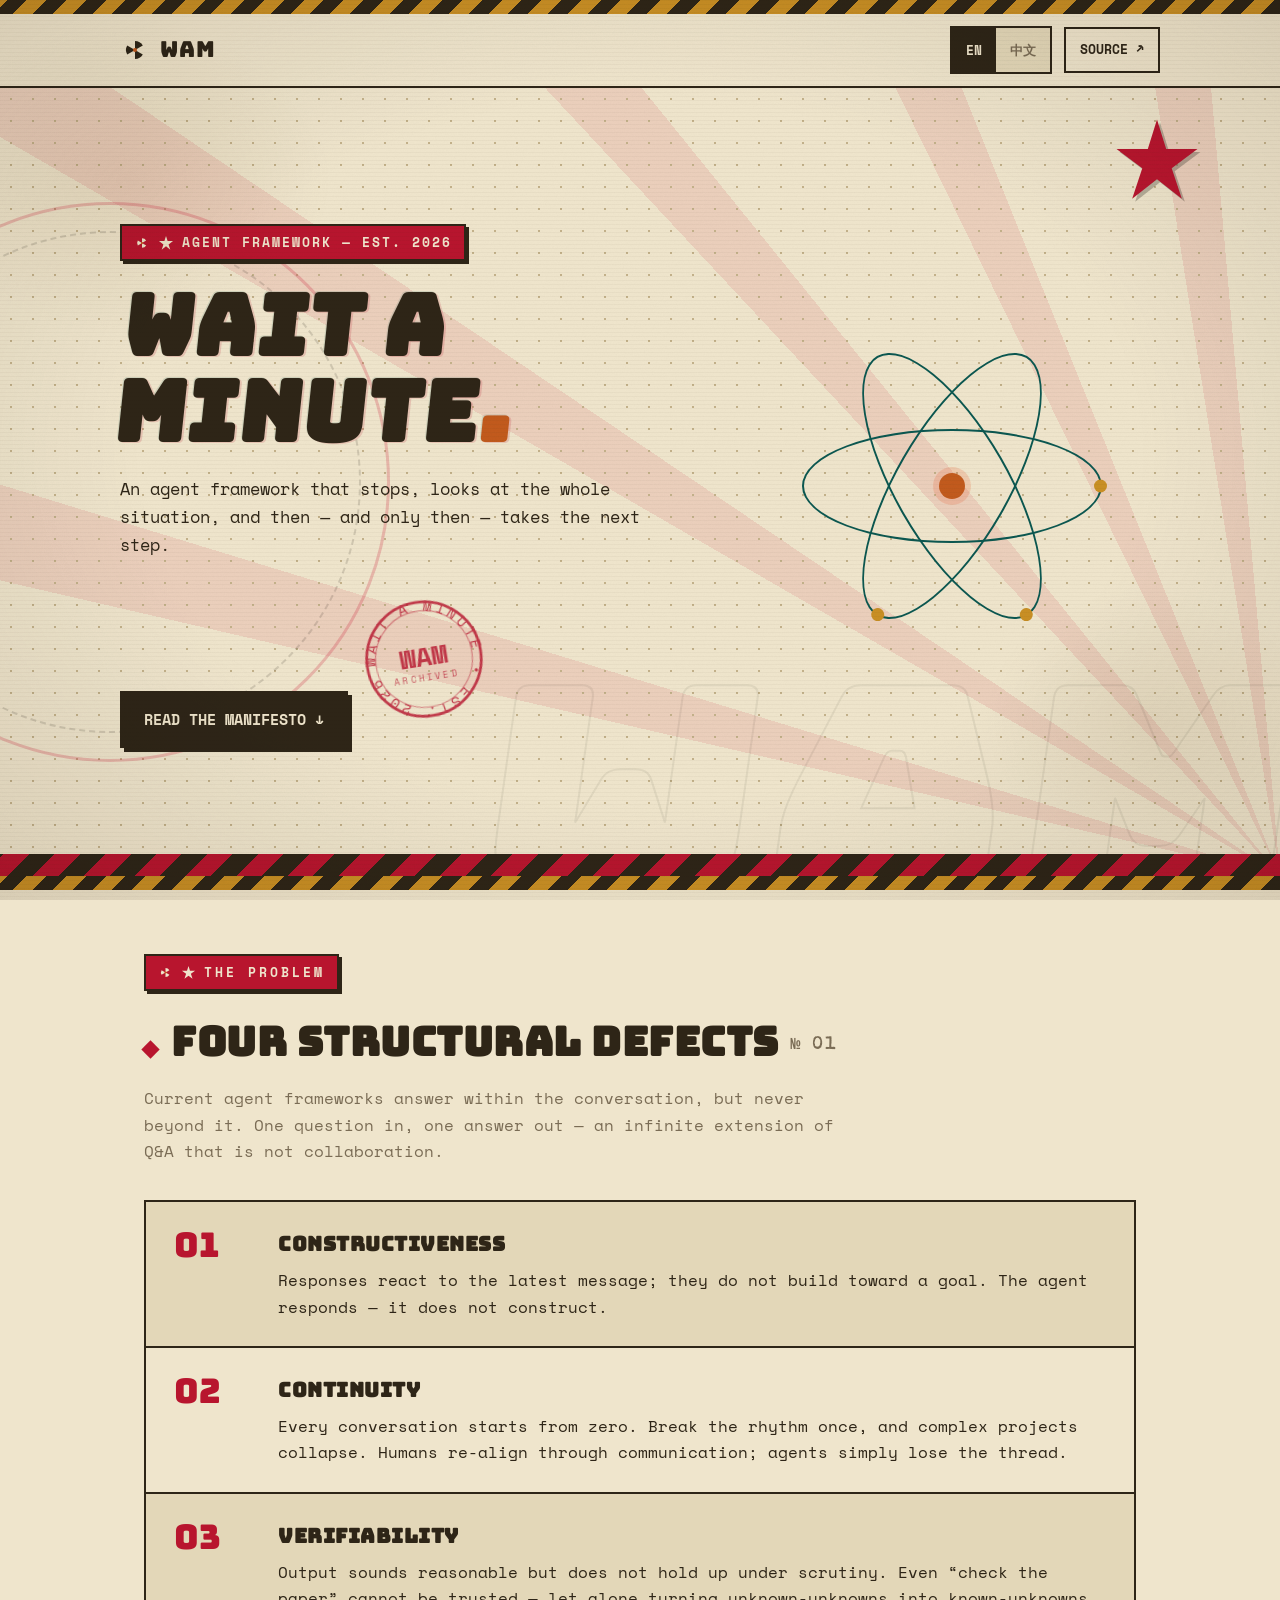
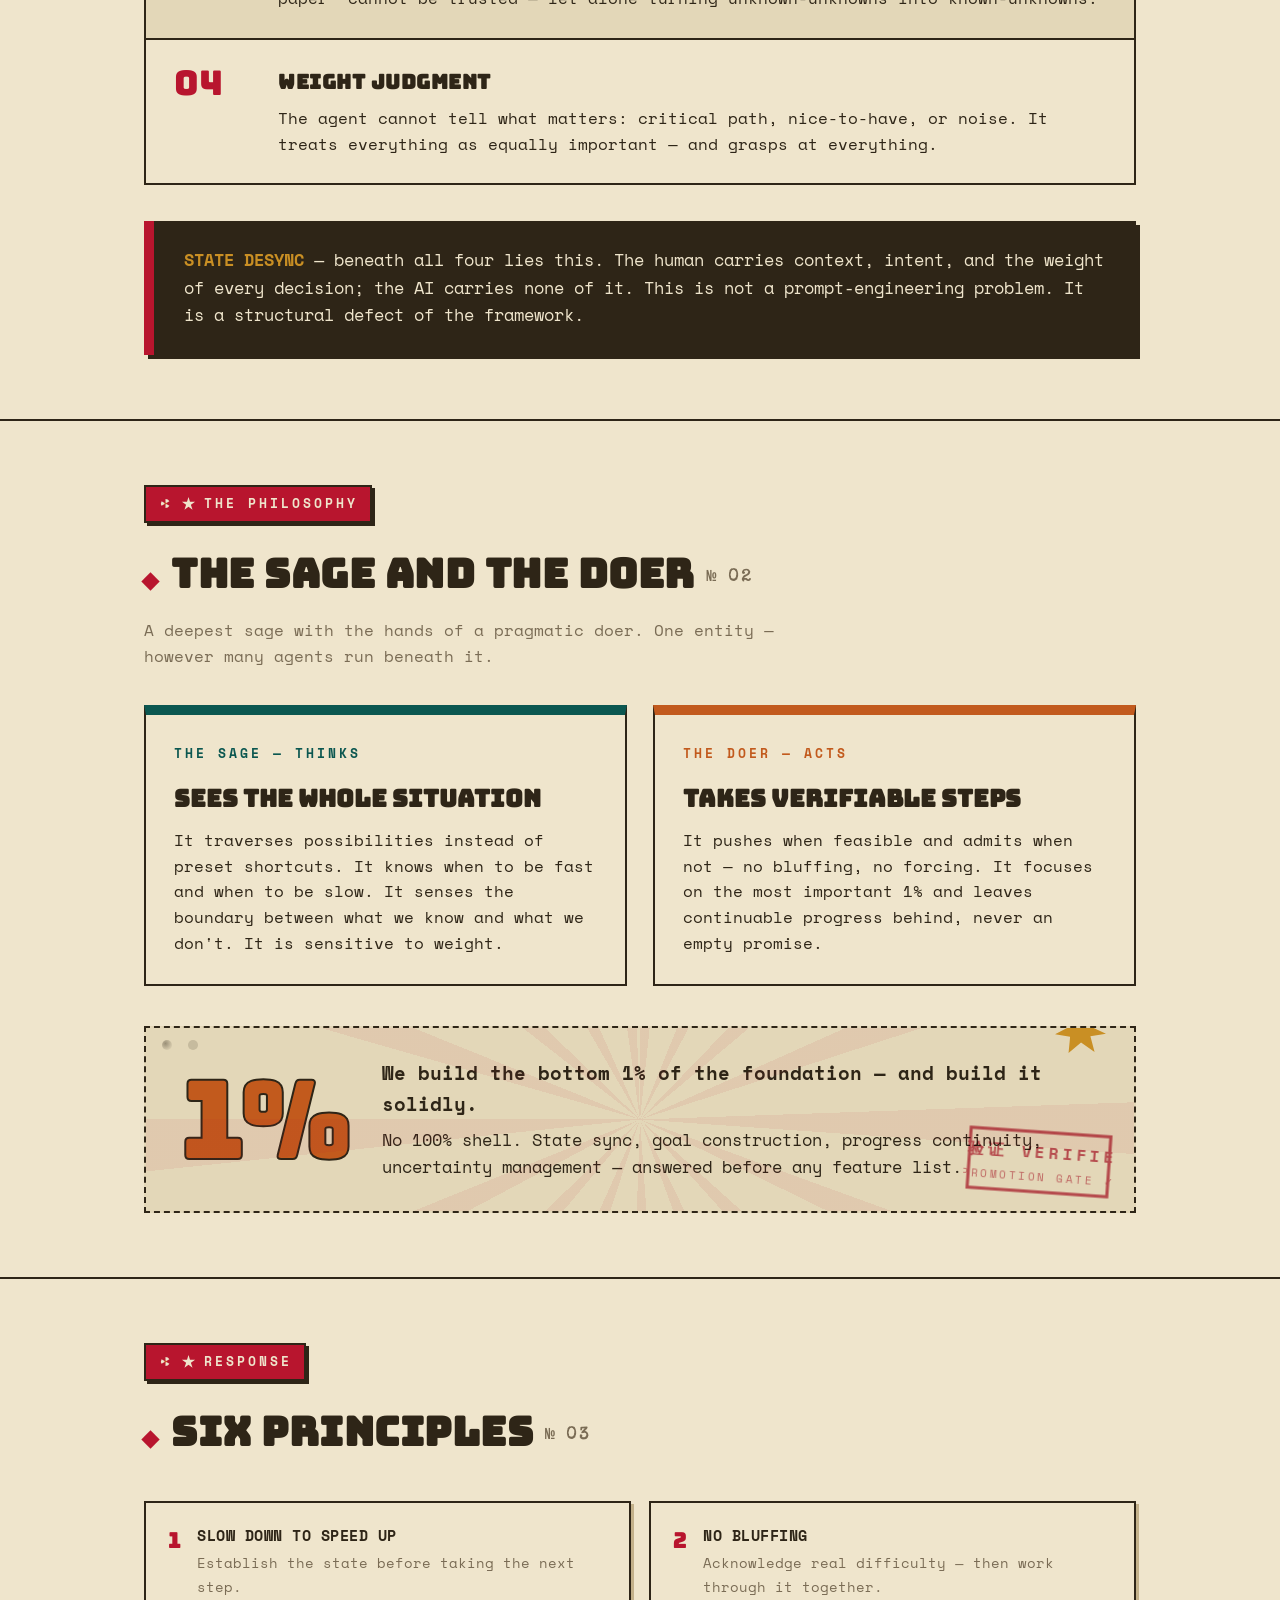
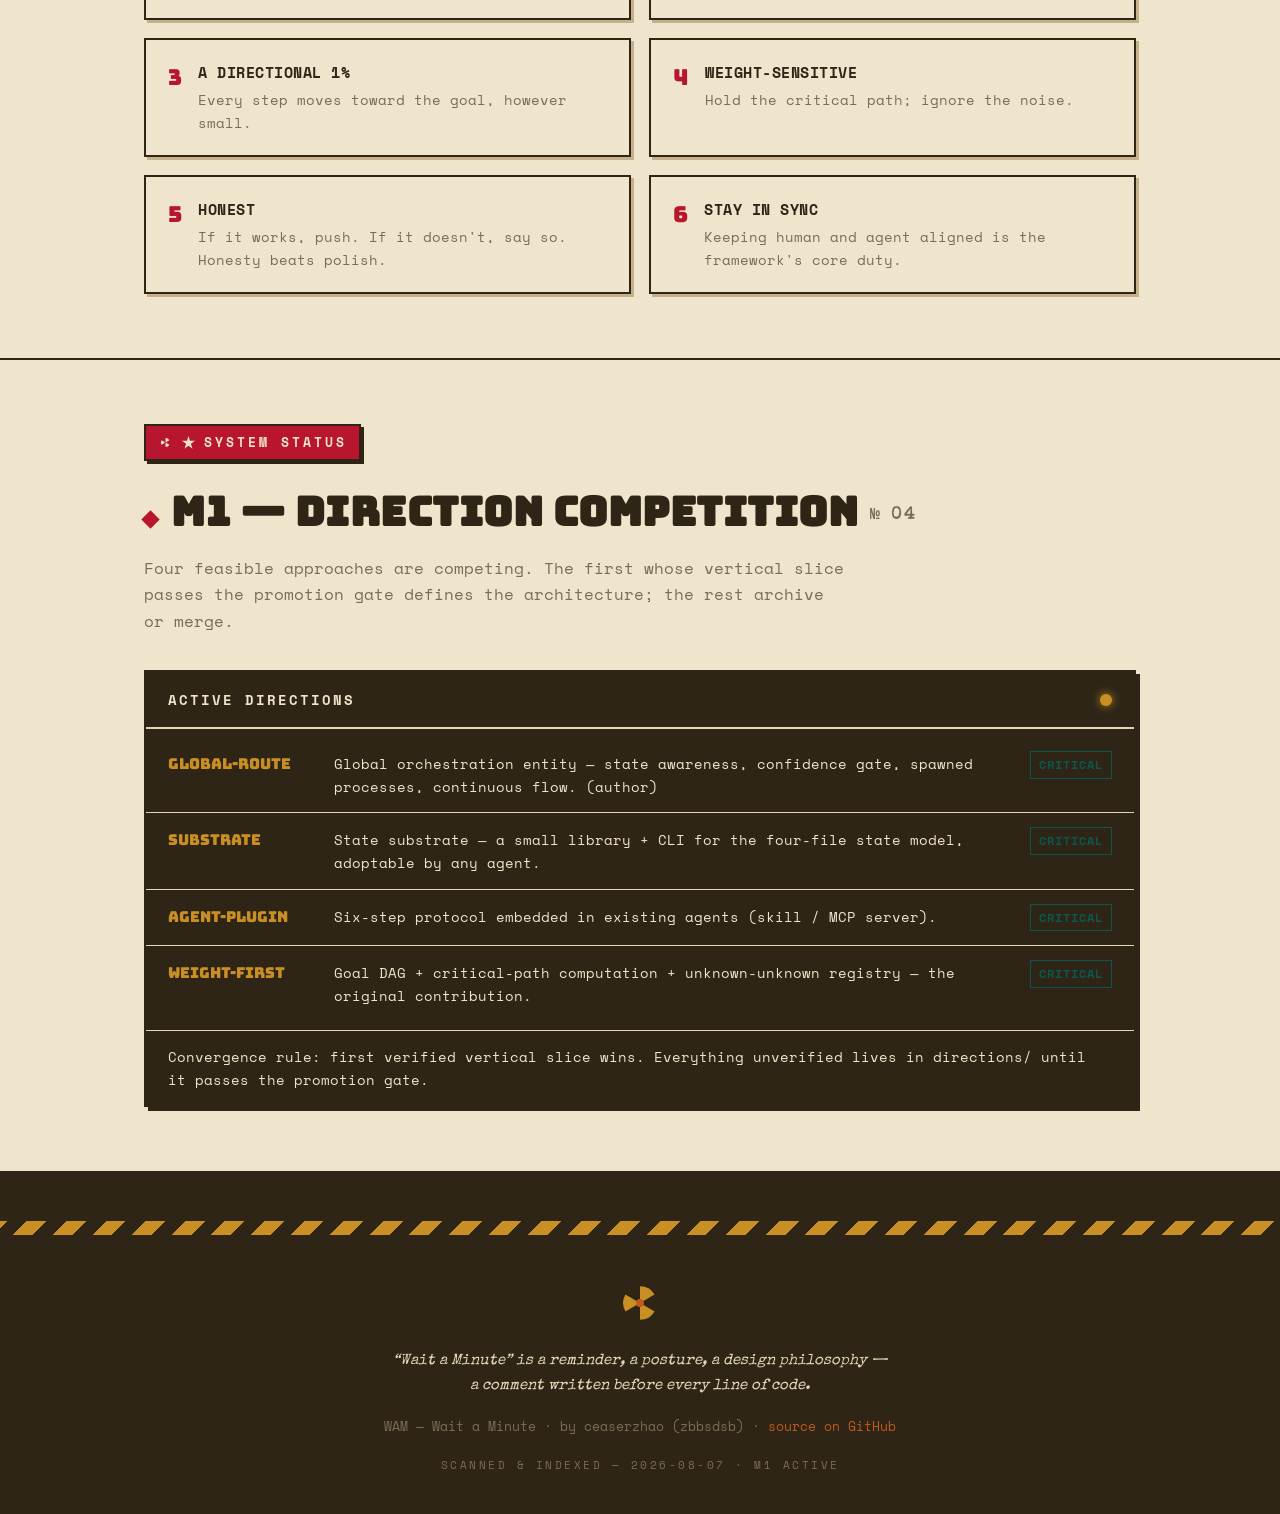
==== commit aba25980: "Site v3: age layer (fixed sync — verify: 37159 bytes, stamp-circ present)" ====
--- a/index.html
+++ b/index.html
@@ -7,19 +7,30 @@
 <title>WAM — Wait a Minute</title>
 <link rel="preconnect" href="https://fonts.googleapis.com">
 <link rel="preconnect" href="https://fonts.gstatic.com" crossorigin>
-<link href="https://fonts.googleapis.com/css2?family=Bungee&family=Space+Mono:ital,wght@0,400;0,700;1,400&display=swap" rel="stylesheet">
+<link href="https://fonts.googleapis.com/css2?family=Bungee&family=Space+Mono:ital,wght@0,400;0,700;1,400&family=Special+Elite&display=swap" rel="stylesheet">
 <style>
   :root{
-    --paper:#F4EEDC; --paper-2:#EAE1C8; --ink:#211D17; --muted:#6E6658;
-    --line:#C7BCA0; --orange:#E8501E; --teal:#0F6E66; --amber:#F0A92E; --red:#C7352B;
+    --paper:#EFE5CC; --paper-2:#E3D7B8; --ink:#2E2517; --muted:#7A6C55;
+    --line:#C3B18A; --orange:#C25A1D; --teal:#0B5750; --amber:#C98F24; --red:#B8152E;
     --mono:'Space Mono','Noto Sans SC','Microsoft YaHei',monospace;
     --display:'Bungee','Noto Sans SC','Microsoft YaHei',sans-serif;
+    --typewriter:'Special Elite','Space Mono','Noto Sans SC','Microsoft YaHei',monospace;
     --shadow:4px 4px 0 var(--ink);
   }
   *{margin:0;padding:0;box-sizing:border-box;}
   html{scroll-behavior:smooth;}
   body{background:var(--paper);color:var(--ink);font-family:var(--mono);line-height:1.65;font-size:16px;}
   ::selection{background:var(--orange);color:var(--paper);}
+
+  /* ---------- age overlay: scanlines + grain + vignette + stains ---------- */
+  body::before{content:"";position:fixed;inset:0;pointer-events:none;z-index:9998;
+    background:repeating-linear-gradient(0deg, transparent 0 3px, rgba(46,37,23,.03) 3px 4px);}
+  body::after{content:"";position:fixed;inset:0;pointer-events:none;z-index:9999;mix-blend-mode:multiply;opacity:.85;
+    background-image:
+      url("data:image/svg+xml;utf8,<svg xmlns='http://www.w3.org/2000/svg' width='240' height='240'><filter id='n'><feTurbulence type='fractalNoise' baseFrequency='0.9' numOctaves='2'/><feColorMatrix type='saturate' values='0'/><feComponentTransfer><feFuncA type='linear' slope='0.055'/></feComponentTransfer></filter><rect width='100%' height='100%' filter='url(%23n)'/></svg>"),
+      radial-gradient(ellipse at center, transparent 55%, rgba(58,40,20,.14) 100%),
+      radial-gradient(ellipse 340px 260px at 10% 20%, rgba(122,90,40,.10), transparent 60%),
+      radial-gradient(ellipse 280px 220px at 90% 80%, rgba(100,70,30,.09), transparent 60%);}
   .container{max-width:1040px;margin:0 auto;padding:0 24px;}
 
   /* ---------- hazard stripes ---------- */
@@ -40,15 +51,22 @@
 
   /* ---------- hero ---------- */
   .hero{position:relative;overflow:hidden;border-bottom:2px solid var(--ink);
-    background-image:radial-gradient(var(--line) 1.2px, transparent 1.2px);background-size:22px 22px;}
-  .hero-inner{position:relative;padding:72px 0 64px;display:grid;grid-template-columns:1.4fr 1fr;gap:40px;align-items:center;}
-  .hero-kicker{display:inline-flex;align-items:center;gap:8px;font-size:13px;font-weight:700;letter-spacing:2px;color:var(--teal);border:2px solid var(--teal);padding:6px 12px;margin-bottom:22px;}
+    background-image:radial-gradient(var(--line) 1.2px, transparent 1.2px),
+      repeating-conic-gradient(from 215deg at 100% 100%, rgba(200,16,46,.10) 0deg 4deg, transparent 4deg 17deg);background-size:22px 22px, auto;}
+  .hero::after{content:"";position:absolute;left:0;right:0;bottom:0;height:22px;background:repeating-linear-gradient(-45deg,var(--red) 0 18px,var(--ink) 18px 36px);z-index:0;}
+  .hero .ring{position:absolute;left:-170px;top:50%;width:560px;height:560px;transform:translateY(-50%);border:3px solid rgba(200,16,46,.22);border-radius:50%;pointer-events:none;z-index:0;}
+  .hero .ring::after{content:"";position:absolute;inset:26px;border:2px dashed rgba(33,29,23,.15);border-radius:50%;}
+  .hero .giant{position:absolute;right:-2vw;bottom:-8vw;font-family:var(--display);font-size:clamp(140px,28vw,340px);line-height:1;color:transparent;-webkit-text-stroke:2px rgba(33,29,23,.07);transform:skewX(-8deg);pointer-events:none;user-select:none;z-index:0;letter-spacing:2px;}
+  .hero .hero-star{position:absolute;top:26px;right:6%;width:92px;height:92px;pointer-events:none;z-index:0;filter:drop-shadow(3px 3px 0 rgba(33,29,23,.28));}
+  .hero-inner{position:relative;z-index:1;padding:72px 0 64px;display:grid;grid-template-columns:1.4fr 1fr;gap:40px;align-items:center;}
+  .hero-kicker{display:inline-flex;align-items:center;gap:8px;font-size:13px;font-weight:700;letter-spacing:2px;color:var(--paper);background:var(--red);border:2px solid var(--ink);padding:6px 12px;margin-bottom:22px;box-shadow:3px 3px 0 var(--ink);}
   .hero-kicker svg{width:16px;height:16px;}
-  .hero h1{font-family:var(--display);font-size:clamp(44px,7vw,84px);line-height:1.02;text-transform:uppercase;letter-spacing:1px;}
+  .hero h1{font-family:var(--display);font-size:clamp(44px,7vw,84px);line-height:1.02;text-transform:uppercase;letter-spacing:1px;transform:skewX(-6deg);
+    text-shadow:1.6px 1px 0 rgba(184,21,46,.16), -1.1px -0.6px 0 rgba(11,87,80,.13);}
   .hero h1 .dot{color:var(--orange);}
   .hero .tagline{margin-top:20px;font-size:17px;max-width:52ch;color:var(--ink);}
   .hero .cta{margin-top:30px;display:inline-flex;align-items:center;gap:10px;font-family:var(--mono);font-weight:700;font-size:15px;text-decoration:none;color:var(--paper);background:var(--ink);border:2px solid var(--ink);padding:14px 22px;box-shadow:var(--shadow);}
-  .hero .cta:hover{background:var(--orange);border-color:var(--orange);transform:translate(-2px,-2px);box-shadow:6px 6px 0 var(--ink);}
+  .hero .cta:hover{background:var(--red);border-color:var(--red);transform:translate(-2px,-2px);box-shadow:6px 6px 0 var(--ink);}
 
   /* atom */
   .atom{justify-self:center;width:min(300px,70vw);aspect-ratio:1;position:relative;}
@@ -65,9 +83,17 @@
 
   /* ---------- sections ---------- */
   section{padding:64px 0;border-bottom:2px solid var(--ink);}
-  .section-tag{display:inline-flex;align-items:center;gap:8px;font-size:13px;font-weight:700;letter-spacing:3px;color:var(--red);border:2px solid var(--red);padding:6px 12px;}
+  .section-tag{display:inline-flex;align-items:center;gap:8px;font-size:13px;font-weight:700;letter-spacing:3px;color:var(--paper);background:var(--red);border:2px solid var(--ink);padding:6px 12px;box-shadow:3px 3px 0 var(--ink);}
   .section-tag svg{width:15px;height:15px;}
+  .star-ic{width:15px;height:15px;flex:none;}
+  footer .star-ic{display:none;}
   h2.section-title{font-family:var(--display);font-size:clamp(26px,3.6vw,40px);margin-top:18px;text-transform:uppercase;letter-spacing:.5px;}
+  h2.section-title::before{content:"";display:inline-block;width:13px;height:13px;background:var(--red);margin-right:14px;transform:rotate(45deg);}
+  h2.section-title::after{font-family:var(--typewriter);font-size:.42em;color:var(--muted);letter-spacing:3px;margin-left:12px;vertical-align:middle;}
+  #problem h2::after{content:"№ 01";}
+  #philosophy h2::after{content:"№ 02";}
+  #principles h2::after{content:"№ 03";}
+  #status h2::after{content:"№ 04";}
   .section-sub{margin-top:10px;color:var(--muted);max-width:70ch;}
 
   /* ---------- defects ---------- */
@@ -75,12 +101,12 @@
   .defects li{display:grid;grid-template-columns:84px 1fr;gap:20px;padding:26px 28px;border-bottom:2px solid var(--ink);background:var(--paper);}
   .defects li:last-child{border-bottom:none;}
   .defects li:nth-child(odd){background:var(--paper-2);}
-  .defects .num{font-family:var(--display);font-size:34px;color:var(--orange);line-height:1;}
+  .defects .num{font-family:var(--display);font-size:34px;color:var(--red);line-height:1;}
   .defects h3{font-family:var(--display);font-size:20px;letter-spacing:.5px;margin-bottom:6px;text-transform:uppercase;}
   .defects p{color:var(--ink);}
   .defects .zh-sub{display:block;color:var(--muted);font-size:14px;}
 
-  .callout{margin-top:36px;background:var(--ink);color:var(--paper);border-left:10px solid var(--orange);padding:26px 30px;font-size:16.5px;box-shadow:var(--shadow);}
+  .callout{margin-top:36px;background:var(--ink);color:var(--paper);border-left:10px solid var(--red);padding:26px 30px;font-size:16.5px;box-shadow:var(--shadow);}
   .callout strong{color:var(--amber);}
 
   /* ---------- philosophy ---------- */
@@ -95,7 +121,9 @@
   .panel p{font-size:15.5px;}
   .panel .zh-sub{display:block;color:var(--muted);font-size:14px;margin-top:8px;}
 
-  .one-pct{margin-top:40px;display:grid;grid-template-columns:auto 1fr;gap:30px;align-items:center;border:2px dashed var(--ink);padding:30px 34px;background:var(--paper-2);position:relative;}
+  .one-pct{margin-top:40px;display:grid;grid-template-columns:auto 1fr;gap:30px;align-items:center;border:2px dashed var(--ink);padding:30px 34px;background:var(--paper-2);position:relative;overflow:hidden;}
+  .one-pct::before{content:"";position:absolute;inset:0;background:repeating-conic-gradient(from 0deg, rgba(184,21,46,.07) 0deg 6deg, transparent 6deg 22deg);pointer-events:none;}
+  .one-pct::after{content:"";position:absolute;left:16px;top:12px;width:10px;height:10px;border-radius:50%;background:radial-gradient(circle at 35% 35%, rgba(46,37,23,.4), rgba(46,37,23,.1) 65%, transparent);box-shadow:26px 0 0 0 rgba(46,37,23,.16);}
   .one-pct .big{font-family:var(--display);font-size:clamp(64px,9vw,110px);line-height:.9;color:var(--orange);-webkit-text-stroke:2px var(--ink);}
   .one-pct .text{font-size:16.5px;}
   .one-pct .text strong{display:block;font-size:19px;margin-bottom:6px;}
@@ -104,7 +132,7 @@
   /* ---------- principles ---------- */
   .principles{list-style:none;margin-top:36px;display:grid;grid-template-columns:1fr 1fr;gap:18px;}
   .principles li{border:2px solid var(--ink);background:var(--paper);padding:20px 22px;display:flex;gap:16px;box-shadow:3px 3px 0 var(--line);}
-  .principles .idx{font-family:var(--display);font-size:22px;color:var(--teal);flex:none;}
+  .principles .idx{font-family:var(--display);font-size:22px;color:var(--red);flex:none;}
   .principles h3{font-size:15px;font-weight:700;text-transform:uppercase;letter-spacing:.5px;}
   .principles p{font-size:14px;color:var(--muted);margin-top:4px;}
   .principles .zh-sub{display:block;}
@@ -123,19 +151,29 @@
   .dir-row .w{font-size:12px;font-weight:700;letter-spacing:1px;color:var(--teal);border:1px solid var(--teal);padding:3px 8px;white-space:nowrap;}
   .status-foot{padding:14px 22px;font-size:14px;border-top:1px solid var(--paper-2);color:var(--paper);}
 
+  /* ---------- stamps (age marks) ---------- */
+  .stamp-circ{width:132px;height:132px;margin-top:34px;color:var(--red);opacity:.82;transform:rotate(-9deg);mix-blend-mode:multiply;filter:blur(.3px);}
+  .stamp-sq{position:absolute;right:20px;bottom:14px;width:150px;color:var(--red);opacity:.72;transform:rotate(4deg);mix-blend-mode:multiply;z-index:2;filter:blur(.3px);}
+  .stamp text{font-family:var(--mono);}
+
   /* ---------- footer ---------- */
   footer{padding:48px 0 0;background:var(--ink);color:var(--paper);}
   .footer-inner{display:flex;flex-direction:column;gap:18px;align-items:center;text-align:center;padding-bottom:40px;}
   .footer-inner .trefoil{width:56px;height:56px;color:var(--amber);}
-  .footer-quote{font-size:15px;font-style:italic;color:var(--paper-2);max-width:56ch;}
+  .footer-quote{font-size:15px;font-style:italic;color:var(--paper-2);max-width:56ch;font-family:var(--typewriter);}
   .footer-meta{font-size:13px;color:var(--muted);}
   .footer-meta a{color:var(--orange);text-decoration:none;}
   .footer-meta a:hover{text-decoration:underline;}
+  .scan-note{font-size:11px;letter-spacing:2.5px;color:var(--muted);}
 
   /* ---------- responsive ---------- */
   @media (max-width:840px){
     .hero-inner{grid-template-columns:1fr;padding:48px 0;}
     .atom{order:-1;width:min(240px,60vw);}
+    .hero .ring{display:none;}
+    .hero .hero-star{width:54px;height:54px;top:12px;right:4%;}
+    .stamp-circ{width:104px;height:104px;margin-top:24px;}
+    .stamp-sq{width:118px;right:12px;bottom:10px;}
     .philosophy-grid{grid-template-columns:1fr;}
     .principles{grid-template-columns:1fr;}
     .dir-row{grid-template-columns:1fr;gap:4px;}
@@ -175,15 +213,26 @@
 
   <!-- ============ HERO ============ -->
   <section class="hero" style="border-bottom:none;">
+    <div class="ring" aria-hidden="true"></div>
+    <div class="giant" aria-hidden="true">WAM</div>
+    <svg class="hero-star" viewBox="0 0 100 100" aria-hidden="true"><polygon points="50,6 60,38 94,38 66,59 77,92 50,71 23,92 34,59 6,38 40,38" fill="var(--red)"/></svg>
     <div class="container hero-inner">
       <div>
         <span class="hero-kicker">
-          <svg viewBox="0 0 100 100" aria-hidden="true"><g fill="currentColor"><path d="M50 50 L50 20 A30 30 0 0 1 75.98 35 Z"/><path d="M50 50 L50 20 A30 30 0 0 1 75.98 35 Z" transform="rotate(120 50 50)"/><path d="M50 50 L50 20 A30 30 0 0 1 75.98 35 Z" transform="rotate(240 50 50)"/></g><circle cx="50" cy="50" r="7" fill="var(--orange)"/></svg>
+          <svg viewBox="0 0 100 100" aria-hidden="true"><g fill="currentColor"><path d="M50 50 L50 20 A30 30 0 0 1 75.98 35 Z"/><path d="M50 50 L50 20 A30 30 0 0 1 75.98 35 Z" transform="rotate(120 50 50)"/><path d="M50 50 L50 20 A30 30 0 0 1 75.98 35 Z" transform="rotate(240 50 50)"/></g><circle cx="50" cy="50" r="7" fill="var(--orange)"/></svg><svg class="star-ic" viewBox="0 0 100 100" aria-hidden="true"><polygon points="50,6 60,38 94,38 66,59 77,92 50,71 23,92 34,59 6,38 40,38" fill="currentColor"/></svg>
           <span data-en="AGENT FRAMEWORK — EST. 2026" data-zh="智能体框架 — 成立于 2026">AGENT FRAMEWORK — EST. 2026</span>
         </span>
         <h1 data-en="Wait a Minute<span class=&quot;dot&quot;>.</span>" data-zh="等一下<span class=&quot;dot&quot;>。</span>">Wait a Minute<span class="dot">.</span></h1>
         <p class="tagline" data-en="An agent framework that stops, looks at the whole situation, and then — and only then — takes the next step." data-zh="一个智能体框架：先停下来，看清整个局面，然后——只有然后——才迈出下一步。">An agent framework that stops, looks at the whole situation, and then — and only then — takes the next step.</p>
         <a class="cta" href="#problem" data-en="READ THE MANIFESTO ↓" data-zh="阅读宣言 ↓">READ THE MANIFESTO ↓</a>
+        <svg class="stamp stamp-circ" viewBox="0 0 120 120" aria-hidden="true">
+          <defs><path id="circ" d="M60,60 m-44,0 a44,44 0 1,1 88,0 a44,44 0 1,1 -88,0"/></defs>
+          <circle cx="60" cy="60" r="52" fill="none" stroke="currentColor" stroke-width="2.5"/>
+          <circle cx="60" cy="60" r="44" fill="none" stroke="currentColor" stroke-width="1" opacity=".55"/>
+          <text font-size="13" letter-spacing="2.5" fill="currentColor"><textPath href="#circ">WAIT A MINUTE • EST. 2026 • ATOMIC AGE •</textPath></text>
+          <text x="60" y="66" text-anchor="middle" font-size="24" font-weight="700" fill="currentColor" font-family="var(--display)">WAM</text>
+          <text x="60" y="80" text-anchor="middle" font-size="8" letter-spacing="2" fill="currentColor" opacity=".85">ARCHIVED</text>
+        </svg>
       </div>
       <div class="atom" aria-hidden="true">
         <div class="orbit-wrap a"><div class="orbit"></div></div>
@@ -199,7 +248,7 @@
   <section id="problem">
     <div class="container">
       <span class="section-tag">
-        <svg viewBox="0 0 100 100" aria-hidden="true"><g fill="currentColor"><path d="M50 50 L50 20 A30 30 0 0 1 75.98 35 Z"/><path d="M50 50 L50 20 A30 30 0 0 1 75.98 35 Z" transform="rotate(120 50 50)"/><path d="M50 50 L50 20 A30 30 0 0 1 75.98 35 Z" transform="rotate(240 50 50)"/></g><circle cx="50" cy="50" r="7" fill="var(--orange)"/></svg>
+        <svg viewBox="0 0 100 100" aria-hidden="true"><g fill="currentColor"><path d="M50 50 L50 20 A30 30 0 0 1 75.98 35 Z"/><path d="M50 50 L50 20 A30 30 0 0 1 75.98 35 Z" transform="rotate(120 50 50)"/><path d="M50 50 L50 20 A30 30 0 0 1 75.98 35 Z" transform="rotate(240 50 50)"/></g><circle cx="50" cy="50" r="7" fill="var(--orange)"/></svg><svg class="star-ic" viewBox="0 0 100 100" aria-hidden="true"><polygon points="50,6 60,38 94,38 66,59 77,92 50,71 23,92 34,59 6,38 40,38" fill="currentColor"/></svg>
         <span data-en="THE PROBLEM" data-zh="问题">THE PROBLEM</span>
       </span>
       <h2 class="section-title" data-en="Four structural defects" data-zh="四重结构性缺陷">Four structural defects</h2>
@@ -247,7 +296,7 @@
   <section id="philosophy">
     <div class="container">
       <span class="section-tag">
-        <svg viewBox="0 0 100 100" aria-hidden="true"><g fill="currentColor"><path d="M50 50 L50 20 A30 30 0 0 1 75.98 35 Z"/><path d="M50 50 L50 20 A30 30 0 0 1 75.98 35 Z" transform="rotate(120 50 50)"/><path d="M50 50 L50 20 A30 30 0 0 1 75.98 35 Z" transform="rotate(240 50 50)"/></g><circle cx="50" cy="50" r="7" fill="var(--orange)"/></svg>
+        <svg viewBox="0 0 100 100" aria-hidden="true"><g fill="currentColor"><path d="M50 50 L50 20 A30 30 0 0 1 75.98 35 Z"/><path d="M50 50 L50 20 A30 30 0 0 1 75.98 35 Z" transform="rotate(120 50 50)"/><path d="M50 50 L50 20 A30 30 0 0 1 75.98 35 Z" transform="rotate(240 50 50)"/></g><circle cx="50" cy="50" r="7" fill="var(--orange)"/></svg><svg class="star-ic" viewBox="0 0 100 100" aria-hidden="true"><polygon points="50,6 60,38 94,38 66,59 77,92 50,71 23,92 34,59 6,38 40,38" fill="currentColor"/></svg>
         <span data-en="THE PHILOSOPHY" data-zh="哲学">THE PHILOSOPHY</span>
       </span>
       <h2 class="section-title" data-en="The sage and the doer" data-zh="智者与实干家">The sage and the doer</h2>
@@ -275,6 +324,11 @@
           <strong data-en="We build the bottom 1% of the foundation — and build it solidly." data-zh="只做底座的 1%，但把这 1% 做扎实。">We build the bottom 1% of the foundation — and build it solidly.</strong>
           <span data-en="No 100% shell. State sync, goal construction, progress continuity, uncertainty management — answered before any feature list." data-zh="不做 100% 的空壳。状态如何同步、目标如何构建、进展如何延续、不确定性如何管理——在任何一个功能清单之前，先回答这些。">No 100% shell. State sync, goal construction, progress continuity, uncertainty management — answered before any feature list.</span>
         </div>
+        <svg class="stamp stamp-sq" viewBox="0 0 120 56" aria-hidden="true">
+          <rect x="4" y="4" width="112" height="48" fill="none" stroke="currentColor" stroke-width="2.5"/>
+          <text x="60" y="25" text-anchor="middle" font-size="13" font-weight="700" letter-spacing="3" fill="currentColor">已验证 VERIFIED</text>
+          <text x="60" y="43" text-anchor="middle" font-size="9" letter-spacing="2" fill="currentColor" opacity=".8">PROMOTION GATE ✓</text>
+        </svg>
       </div>
     </div>
   </section>
@@ -283,7 +337,7 @@
   <section id="principles">
     <div class="container">
       <span class="section-tag">
-        <svg viewBox="0 0 100 100" aria-hidden="true"><g fill="currentColor"><path d="M50 50 L50 20 A30 30 0 0 1 75.98 35 Z"/><path d="M50 50 L50 20 A30 30 0 0 1 75.98 35 Z" transform="rotate(120 50 50)"/><path d="M50 50 L50 20 A30 30 0 0 1 75.98 35 Z" transform="rotate(240 50 50)"/></g><circle cx="50" cy="50" r="7" fill="var(--orange)"/></svg>
+        <svg viewBox="0 0 100 100" aria-hidden="true"><g fill="currentColor"><path d="M50 50 L50 20 A30 30 0 0 1 75.98 35 Z"/><path d="M50 50 L50 20 A30 30 0 0 1 75.98 35 Z" transform="rotate(120 50 50)"/><path d="M50 50 L50 20 A30 30 0 0 1 75.98 35 Z" transform="rotate(240 50 50)"/></g><circle cx="50" cy="50" r="7" fill="var(--orange)"/></svg><svg class="star-ic" viewBox="0 0 100 100" aria-hidden="true"><polygon points="50,6 60,38 94,38 66,59 77,92 50,71 23,92 34,59 6,38 40,38" fill="currentColor"/></svg>
         <span data-en="RESPONSE" data-zh="回应">RESPONSE</span>
       </span>
       <h2 class="section-title" data-en="Six principles" data-zh="六条原则">Six principles</h2>
@@ -302,7 +356,7 @@
   <section id="status">
     <div class="container">
       <span class="section-tag">
-        <svg viewBox="0 0 100 100" aria-hidden="true"><g fill="currentColor"><path d="M50 50 L50 20 A30 30 0 0 1 75.98 35 Z"/><path d="M50 50 L50 20 A30 30 0 0 1 75.98 35 Z" transform="rotate(120 50 50)"/><path d="M50 50 L50 20 A30 30 0 0 1 75.98 35 Z" transform="rotate(240 50 50)"/></g><circle cx="50" cy="50" r="7" fill="var(--orange)"/></svg>
+        <svg viewBox="0 0 100 100" aria-hidden="true"><g fill="currentColor"><path d="M50 50 L50 20 A30 30 0 0 1 75.98 35 Z"/><path d="M50 50 L50 20 A30 30 0 0 1 75.98 35 Z" transform="rotate(120 50 50)"/><path d="M50 50 L50 20 A30 30 0 0 1 75.98 35 Z" transform="rotate(240 50 50)"/></g><circle cx="50" cy="50" r="7" fill="var(--orange)"/></svg><svg class="star-ic" viewBox="0 0 100 100" aria-hidden="true"><polygon points="50,6 60,38 94,38 66,59 77,92 50,71 23,92 34,59 6,38 40,38" fill="currentColor"/></svg>
         <span data-en="SYSTEM STATUS" data-zh="系统状态">SYSTEM STATUS</span>
       </span>
       <h2 class="section-title" data-en="M1 — direction competition" data-zh="M1 — 方向竞争">M1 — direction competition</h2>
@@ -339,6 +393,7 @@
     </svg>
     <p class="footer-quote" data-en="“Wait a Minute” is a reminder, a posture, a design philosophy — a comment written before every line of code." data-zh="“Wait a Minute” 是一个提醒，一种姿态，一种设计哲学——写在每一行代码前面的注释。">“Wait a Minute” is a reminder, a posture, a design philosophy — a comment written before every line of code.</p>
     <p class="footer-meta">WAM — Wait a Minute · <span data-en="by" data-zh="作者">by</span> ceaserzhao (zbbsdsb) · <a href="https://github.com/zbbsdsb/WAM-Framework" target="_blank" rel="noopener" data-en="source on GitHub" data-zh="源码在 GitHub">source on GitHub</a></p>
+    <p class="scan-note">SCANNED &amp; INDEXED — 2026-08-07 · M1 ACTIVE</p>
   </div>
 </footer>
 
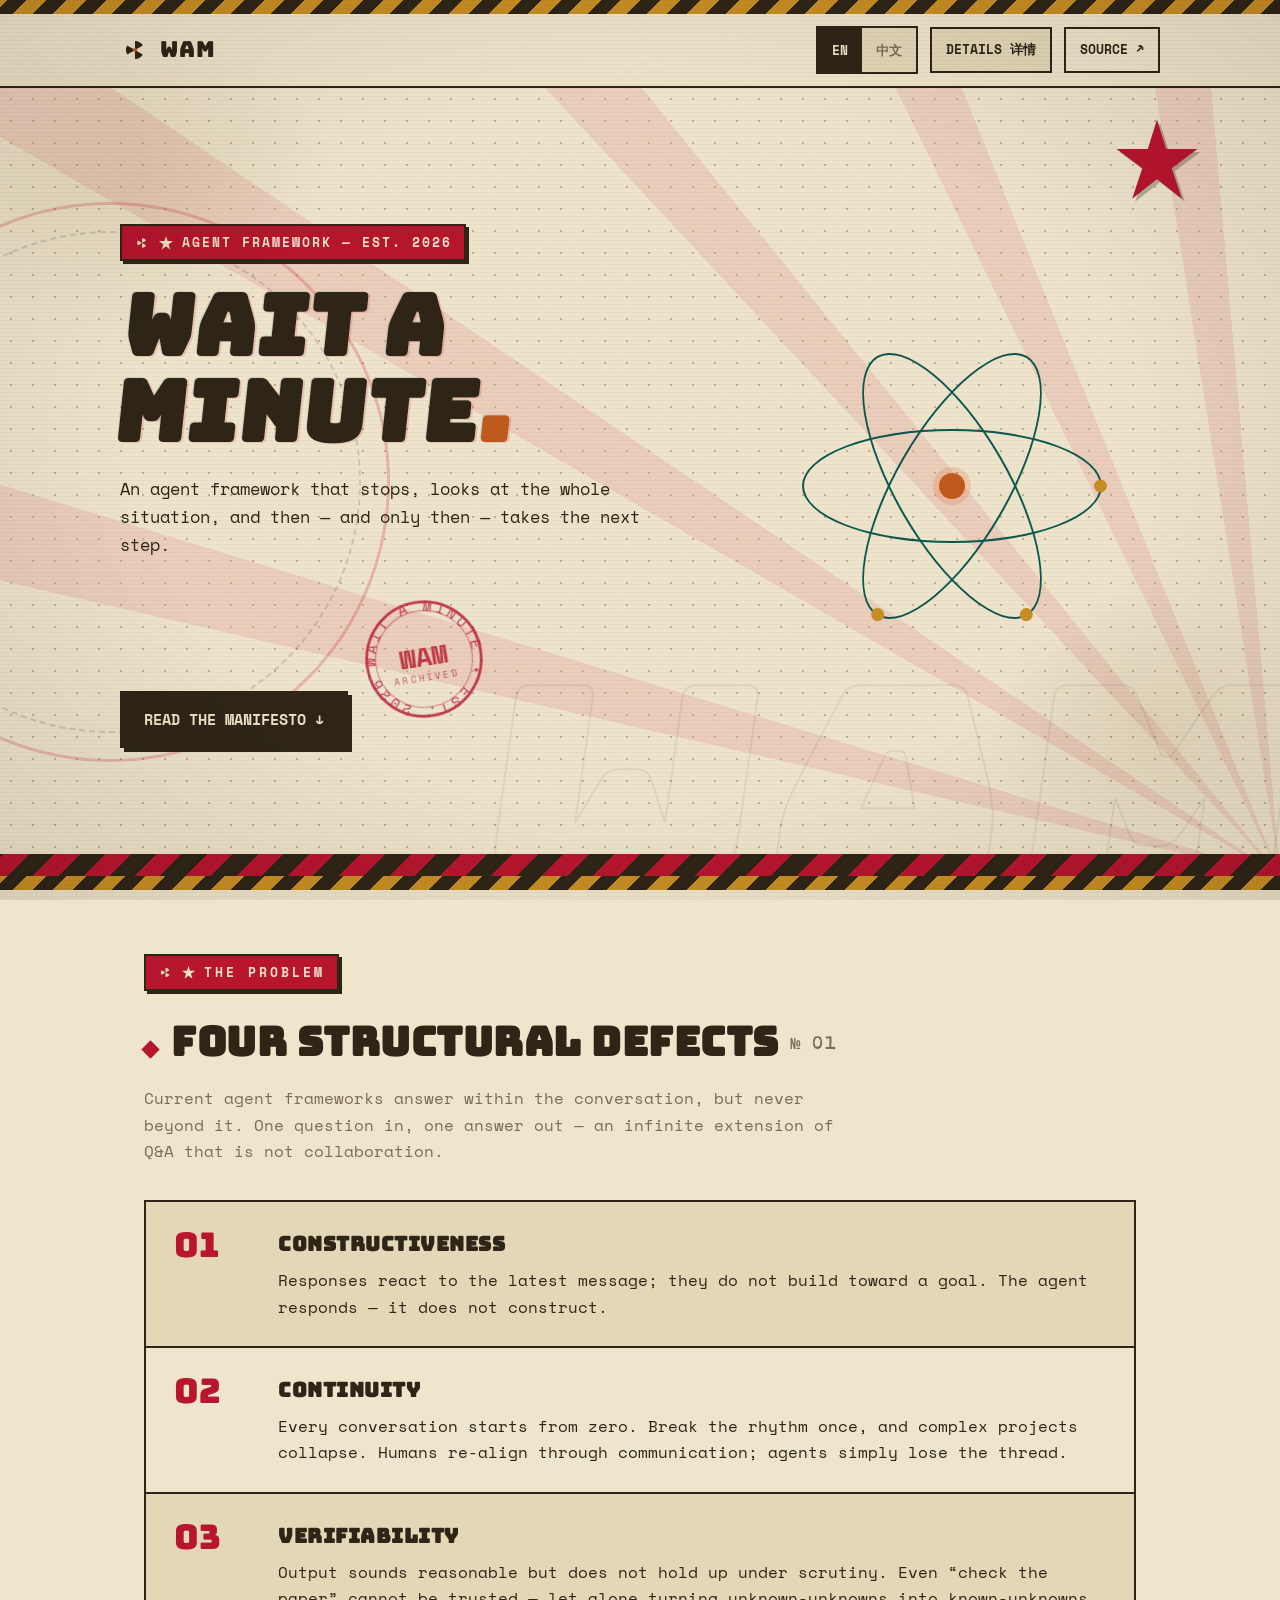
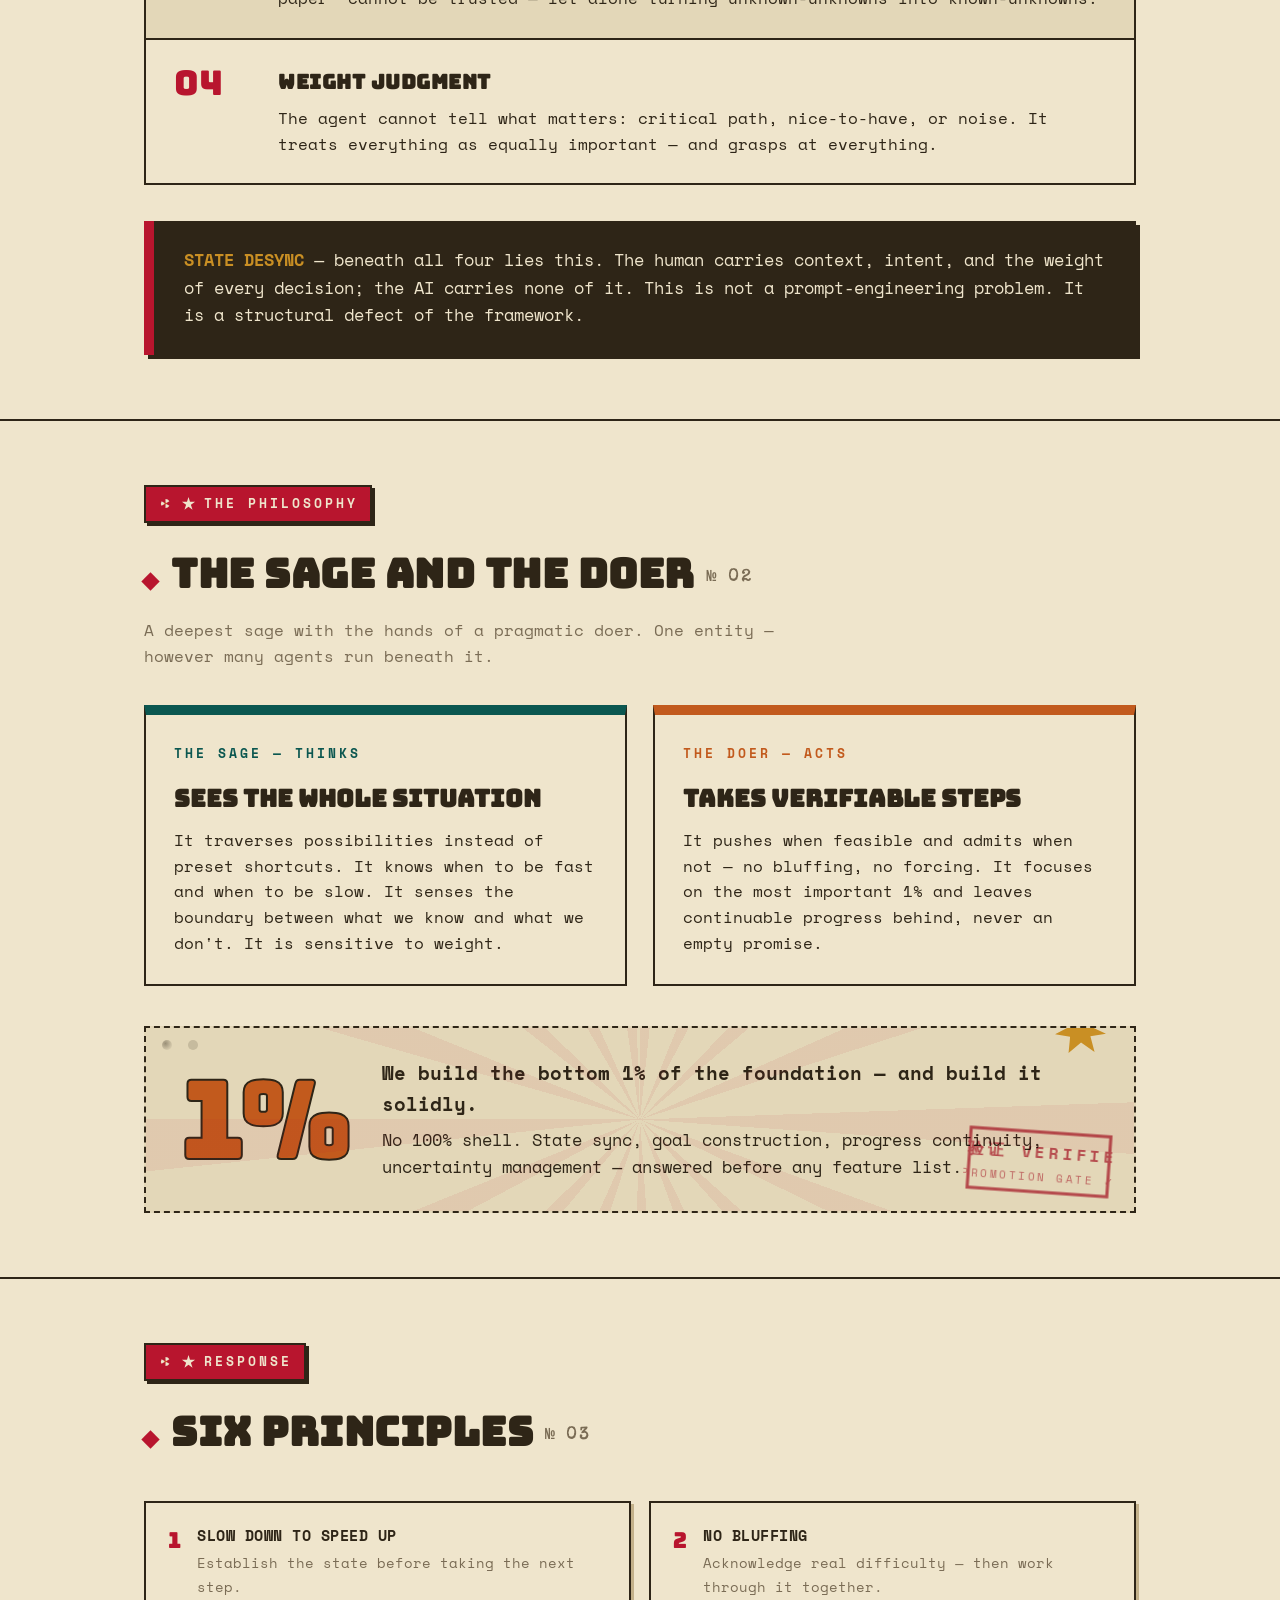
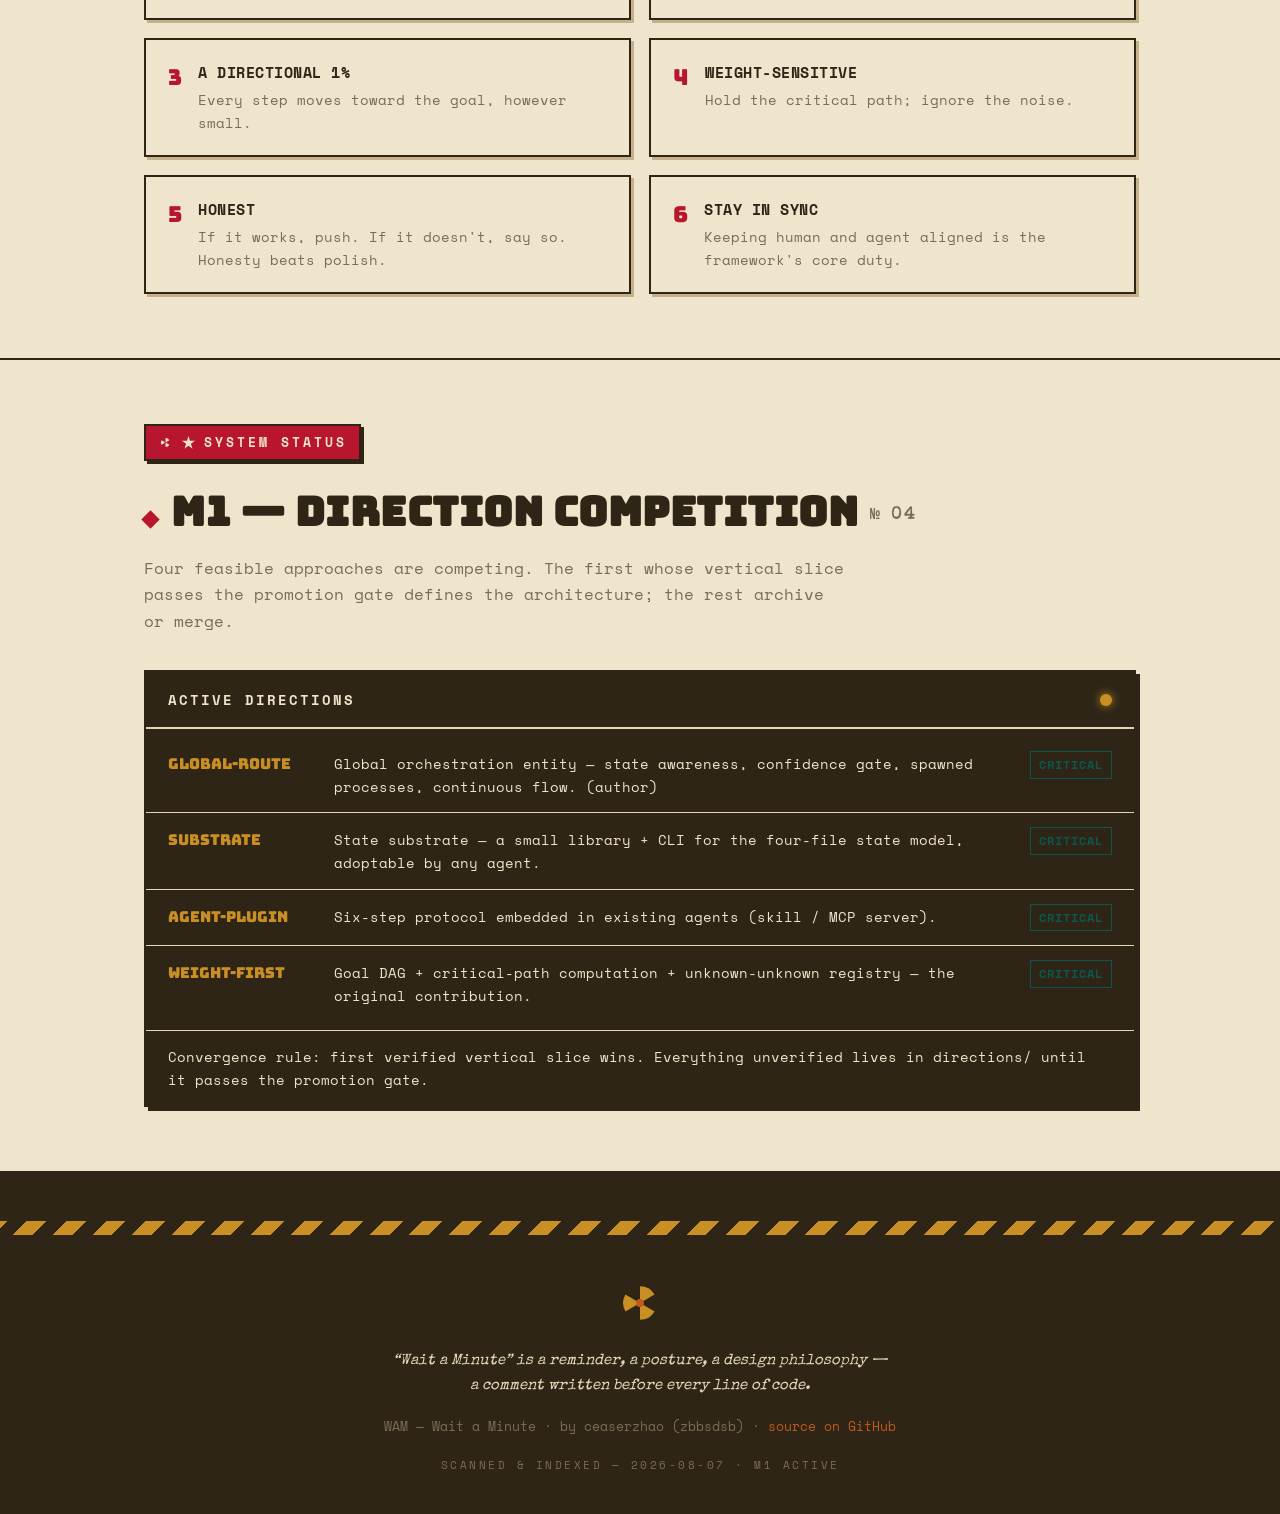
==== commit 61383de5: "Site v4: details archive page + shared style.css (sync from main)" ====
--- a/index.html
+++ b/index.html
@@ -8,179 +8,7 @@
 <link rel="preconnect" href="https://fonts.googleapis.com">
 <link rel="preconnect" href="https://fonts.gstatic.com" crossorigin>
 <link href="https://fonts.googleapis.com/css2?family=Bungee&family=Space+Mono:ital,wght@0,400;0,700;1,400&family=Special+Elite&display=swap" rel="stylesheet">
-<style>
-  :root{
-    --paper:#EFE5CC; --paper-2:#E3D7B8; --ink:#2E2517; --muted:#7A6C55;
-    --line:#C3B18A; --orange:#C25A1D; --teal:#0B5750; --amber:#C98F24; --red:#B8152E;
-    --mono:'Space Mono','Noto Sans SC','Microsoft YaHei',monospace;
-    --display:'Bungee','Noto Sans SC','Microsoft YaHei',sans-serif;
-    --typewriter:'Special Elite','Space Mono','Noto Sans SC','Microsoft YaHei',monospace;
-    --shadow:4px 4px 0 var(--ink);
-  }
-  *{margin:0;padding:0;box-sizing:border-box;}
-  html{scroll-behavior:smooth;}
-  body{background:var(--paper);color:var(--ink);font-family:var(--mono);line-height:1.65;font-size:16px;}
-  ::selection{background:var(--orange);color:var(--paper);}
-
-  /* ---------- age overlay: scanlines + grain + vignette + stains ---------- */
-  body::before{content:"";position:fixed;inset:0;pointer-events:none;z-index:9998;
-    background:repeating-linear-gradient(0deg, transparent 0 3px, rgba(46,37,23,.03) 3px 4px);}
-  body::after{content:"";position:fixed;inset:0;pointer-events:none;z-index:9999;mix-blend-mode:multiply;opacity:.85;
-    background-image:
-      url("data:image/svg+xml;utf8,<svg xmlns='http://www.w3.org/2000/svg' width='240' height='240'><filter id='n'><feTurbulence type='fractalNoise' baseFrequency='0.9' numOctaves='2'/><feColorMatrix type='saturate' values='0'/><feComponentTransfer><feFuncA type='linear' slope='0.055'/></feComponentTransfer></filter><rect width='100%' height='100%' filter='url(%23n)'/></svg>"),
-      radial-gradient(ellipse at center, transparent 55%, rgba(58,40,20,.14) 100%),
-      radial-gradient(ellipse 340px 260px at 10% 20%, rgba(122,90,40,.10), transparent 60%),
-      radial-gradient(ellipse 280px 220px at 90% 80%, rgba(100,70,30,.09), transparent 60%);}
-  .container{max-width:1040px;margin:0 auto;padding:0 24px;}
-
-  /* ---------- hazard stripes ---------- */
-  .hazard{height:14px;background:repeating-linear-gradient(-45deg,var(--ink) 0 14px,var(--amber) 14px 28px);}
-
-  /* ---------- top bar ---------- */
-  .topbar{border-bottom:2px solid var(--ink);background:var(--paper);position:sticky;top:0;z-index:50;}
-  .topbar-inner{display:flex;align-items:center;justify-content:space-between;gap:16px;padding:12px 0;}
-  .brand{display:flex;align-items:center;gap:10px;text-decoration:none;color:var(--ink);}
-  .brand svg{width:30px;height:30px;flex:none;}
-  .brand-name{font-family:var(--display);font-size:22px;letter-spacing:1px;}
-  .topbar-right{display:flex;align-items:center;gap:12px;}
-  .lang-toggle{display:flex;border:2px solid var(--ink);background:var(--paper-2);}
-  .lang-toggle button{font-family:var(--mono);font-weight:700;font-size:13px;padding:10px 14px;background:transparent;border:none;cursor:pointer;color:var(--muted);min-height:44px;}
-  .lang-toggle button.active{background:var(--ink);color:var(--paper);}
-  .gh-link{font-weight:700;font-size:13px;color:var(--ink);text-decoration:none;border:2px solid var(--ink);padding:10px 14px;min-height:44px;display:inline-flex;align-items:center;background:var(--paper);}
-  .gh-link:hover{background:var(--orange);color:var(--paper);box-shadow:var(--shadow);transform:translate(-2px,-2px);}
-
-  /* ---------- hero ---------- */
-  .hero{position:relative;overflow:hidden;border-bottom:2px solid var(--ink);
-    background-image:radial-gradient(var(--line) 1.2px, transparent 1.2px),
-      repeating-conic-gradient(from 215deg at 100% 100%, rgba(200,16,46,.10) 0deg 4deg, transparent 4deg 17deg);background-size:22px 22px, auto;}
-  .hero::after{content:"";position:absolute;left:0;right:0;bottom:0;height:22px;background:repeating-linear-gradient(-45deg,var(--red) 0 18px,var(--ink) 18px 36px);z-index:0;}
-  .hero .ring{position:absolute;left:-170px;top:50%;width:560px;height:560px;transform:translateY(-50%);border:3px solid rgba(200,16,46,.22);border-radius:50%;pointer-events:none;z-index:0;}
-  .hero .ring::after{content:"";position:absolute;inset:26px;border:2px dashed rgba(33,29,23,.15);border-radius:50%;}
-  .hero .giant{position:absolute;right:-2vw;bottom:-8vw;font-family:var(--display);font-size:clamp(140px,28vw,340px);line-height:1;color:transparent;-webkit-text-stroke:2px rgba(33,29,23,.07);transform:skewX(-8deg);pointer-events:none;user-select:none;z-index:0;letter-spacing:2px;}
-  .hero .hero-star{position:absolute;top:26px;right:6%;width:92px;height:92px;pointer-events:none;z-index:0;filter:drop-shadow(3px 3px 0 rgba(33,29,23,.28));}
-  .hero-inner{position:relative;z-index:1;padding:72px 0 64px;display:grid;grid-template-columns:1.4fr 1fr;gap:40px;align-items:center;}
-  .hero-kicker{display:inline-flex;align-items:center;gap:8px;font-size:13px;font-weight:700;letter-spacing:2px;color:var(--paper);background:var(--red);border:2px solid var(--ink);padding:6px 12px;margin-bottom:22px;box-shadow:3px 3px 0 var(--ink);}
-  .hero-kicker svg{width:16px;height:16px;}
-  .hero h1{font-family:var(--display);font-size:clamp(44px,7vw,84px);line-height:1.02;text-transform:uppercase;letter-spacing:1px;transform:skewX(-6deg);
-    text-shadow:1.6px 1px 0 rgba(184,21,46,.16), -1.1px -0.6px 0 rgba(11,87,80,.13);}
-  .hero h1 .dot{color:var(--orange);}
-  .hero .tagline{margin-top:20px;font-size:17px;max-width:52ch;color:var(--ink);}
-  .hero .cta{margin-top:30px;display:inline-flex;align-items:center;gap:10px;font-family:var(--mono);font-weight:700;font-size:15px;text-decoration:none;color:var(--paper);background:var(--ink);border:2px solid var(--ink);padding:14px 22px;box-shadow:var(--shadow);}
-  .hero .cta:hover{background:var(--red);border-color:var(--red);transform:translate(-2px,-2px);box-shadow:6px 6px 0 var(--ink);}
-
-  /* atom */
-  .atom{justify-self:center;width:min(300px,70vw);aspect-ratio:1;position:relative;}
-  .atom .nucleus{position:absolute;inset:0;margin:auto;width:26px;height:26px;border-radius:50%;background:var(--orange);box-shadow:0 0 0 6px rgba(232,80,30,.18);z-index:2;}
-  .orbit-wrap{position:absolute;inset:0;}
-  .orbit-wrap.a{transform:rotate(0deg);} .orbit-wrap.b{transform:rotate(60deg);} .orbit-wrap.c{transform:rotate(120deg);}
-  .orbit{position:absolute;inset:0;width:100%;height:38%;top:31%;border:2px solid var(--teal);border-radius:50%;}
-  .orbit::before{content:"";position:absolute;right:-7px;top:50%;width:13px;height:13px;border-radius:50%;background:var(--amber);transform:translateY(-50%);}
-  .orbit-wrap.a .orbit{animation:spin 7s linear infinite;}
-  .orbit-wrap.b .orbit{animation:spin 9s linear infinite reverse;}
-  .orbit-wrap.c .orbit{animation:spin 11s linear infinite;}
-  @keyframes spin{to{transform:rotate(360deg);}}
-  @media (prefers-reduced-motion:reduce){.orbit{animation:none !important;}}
-
-  /* ---------- sections ---------- */
-  section{padding:64px 0;border-bottom:2px solid var(--ink);}
-  .section-tag{display:inline-flex;align-items:center;gap:8px;font-size:13px;font-weight:700;letter-spacing:3px;color:var(--paper);background:var(--red);border:2px solid var(--ink);padding:6px 12px;box-shadow:3px 3px 0 var(--ink);}
-  .section-tag svg{width:15px;height:15px;}
-  .star-ic{width:15px;height:15px;flex:none;}
-  footer .star-ic{display:none;}
-  h2.section-title{font-family:var(--display);font-size:clamp(26px,3.6vw,40px);margin-top:18px;text-transform:uppercase;letter-spacing:.5px;}
-  h2.section-title::before{content:"";display:inline-block;width:13px;height:13px;background:var(--red);margin-right:14px;transform:rotate(45deg);}
-  h2.section-title::after{font-family:var(--typewriter);font-size:.42em;color:var(--muted);letter-spacing:3px;margin-left:12px;vertical-align:middle;}
-  #problem h2::after{content:"№ 01";}
-  #philosophy h2::after{content:"№ 02";}
-  #principles h2::after{content:"№ 03";}
-  #status h2::after{content:"№ 04";}
-  .section-sub{margin-top:10px;color:var(--muted);max-width:70ch;}
-
-  /* ---------- defects ---------- */
-  .defects{list-style:none;margin-top:36px;display:grid;gap:0;border:2px solid var(--ink);}
-  .defects li{display:grid;grid-template-columns:84px 1fr;gap:20px;padding:26px 28px;border-bottom:2px solid var(--ink);background:var(--paper);}
-  .defects li:last-child{border-bottom:none;}
-  .defects li:nth-child(odd){background:var(--paper-2);}
-  .defects .num{font-family:var(--display);font-size:34px;color:var(--red);line-height:1;}
-  .defects h3{font-family:var(--display);font-size:20px;letter-spacing:.5px;margin-bottom:6px;text-transform:uppercase;}
-  .defects p{color:var(--ink);}
-  .defects .zh-sub{display:block;color:var(--muted);font-size:14px;}
-
-  .callout{margin-top:36px;background:var(--ink);color:var(--paper);border-left:10px solid var(--red);padding:26px 30px;font-size:16.5px;box-shadow:var(--shadow);}
-  .callout strong{color:var(--amber);}
-
-  /* ---------- philosophy ---------- */
-  .philosophy-grid{display:grid;grid-template-columns:1fr 1fr;gap:26px;margin-top:36px;}
-  .panel{border:2px solid var(--ink);padding:28px;position:relative;background:var(--paper);}
-  .panel.sage{border-top:10px solid var(--teal);}
-  .panel.doer{border-top:10px solid var(--orange);}
-  .panel .role{font-size:13px;font-weight:700;letter-spacing:3px;margin-bottom:14px;}
-  .panel.sage .role{color:var(--teal);}
-  .panel.doer .role{color:var(--orange);}
-  .panel h3{font-family:var(--display);font-size:24px;text-transform:uppercase;margin-bottom:10px;}
-  .panel p{font-size:15.5px;}
-  .panel .zh-sub{display:block;color:var(--muted);font-size:14px;margin-top:8px;}
-
-  .one-pct{margin-top:40px;display:grid;grid-template-columns:auto 1fr;gap:30px;align-items:center;border:2px dashed var(--ink);padding:30px 34px;background:var(--paper-2);position:relative;overflow:hidden;}
-  .one-pct::before{content:"";position:absolute;inset:0;background:repeating-conic-gradient(from 0deg, rgba(184,21,46,.07) 0deg 6deg, transparent 6deg 22deg);pointer-events:none;}
-  .one-pct::after{content:"";position:absolute;left:16px;top:12px;width:10px;height:10px;border-radius:50%;background:radial-gradient(circle at 35% 35%, rgba(46,37,23,.4), rgba(46,37,23,.1) 65%, transparent);box-shadow:26px 0 0 0 rgba(46,37,23,.16);}
-  .one-pct .big{font-family:var(--display);font-size:clamp(64px,9vw,110px);line-height:.9;color:var(--orange);-webkit-text-stroke:2px var(--ink);}
-  .one-pct .text{font-size:16.5px;}
-  .one-pct .text strong{display:block;font-size:19px;margin-bottom:6px;}
-  .starburst{position:absolute;top:-26px;right:28px;width:52px;height:52px;color:var(--amber);}
-
-  /* ---------- principles ---------- */
-  .principles{list-style:none;margin-top:36px;display:grid;grid-template-columns:1fr 1fr;gap:18px;}
-  .principles li{border:2px solid var(--ink);background:var(--paper);padding:20px 22px;display:flex;gap:16px;box-shadow:3px 3px 0 var(--line);}
-  .principles .idx{font-family:var(--display);font-size:22px;color:var(--red);flex:none;}
-  .principles h3{font-size:15px;font-weight:700;text-transform:uppercase;letter-spacing:.5px;}
-  .principles p{font-size:14px;color:var(--muted);margin-top:4px;}
-  .principles .zh-sub{display:block;}
-
-  /* ---------- status ---------- */
-  .status-block{border:2px solid var(--ink);background:var(--ink);color:var(--paper);margin-top:36px;box-shadow:var(--shadow);}
-  .status-head{display:flex;align-items:center;justify-content:space-between;gap:12px;padding:16px 22px;border-bottom:2px solid var(--paper-2);}
-  .status-head .led{width:12px;height:12px;border-radius:50%;background:var(--amber);box-shadow:0 0 10px var(--amber);animation:blink 1.6s steps(2) infinite;}
-  @keyframes blink{50%{opacity:.25;}}
-  .status-head .st{font-weight:700;letter-spacing:2px;font-size:14px;}
-  .status-body{padding:8px 0;}
-  .dir-row{display:grid;grid-template-columns:150px 1fr auto;gap:16px;align-items:baseline;padding:14px 22px;border-bottom:1px solid var(--paper-2);}
-  .dir-row:last-child{border-bottom:none;}
-  .dir-row .name{font-family:var(--display);font-size:15px;color:var(--amber);}
-  .dir-row .desc{font-size:14px;color:var(--paper);}
-  .dir-row .w{font-size:12px;font-weight:700;letter-spacing:1px;color:var(--teal);border:1px solid var(--teal);padding:3px 8px;white-space:nowrap;}
-  .status-foot{padding:14px 22px;font-size:14px;border-top:1px solid var(--paper-2);color:var(--paper);}
-
-  /* ---------- stamps (age marks) ---------- */
-  .stamp-circ{width:132px;height:132px;margin-top:34px;color:var(--red);opacity:.82;transform:rotate(-9deg);mix-blend-mode:multiply;filter:blur(.3px);}
-  .stamp-sq{position:absolute;right:20px;bottom:14px;width:150px;color:var(--red);opacity:.72;transform:rotate(4deg);mix-blend-mode:multiply;z-index:2;filter:blur(.3px);}
-  .stamp text{font-family:var(--mono);}
-
-  /* ---------- footer ---------- */
-  footer{padding:48px 0 0;background:var(--ink);color:var(--paper);}
-  .footer-inner{display:flex;flex-direction:column;gap:18px;align-items:center;text-align:center;padding-bottom:40px;}
-  .footer-inner .trefoil{width:56px;height:56px;color:var(--amber);}
-  .footer-quote{font-size:15px;font-style:italic;color:var(--paper-2);max-width:56ch;font-family:var(--typewriter);}
-  .footer-meta{font-size:13px;color:var(--muted);}
-  .footer-meta a{color:var(--orange);text-decoration:none;}
-  .footer-meta a:hover{text-decoration:underline;}
-  .scan-note{font-size:11px;letter-spacing:2.5px;color:var(--muted);}
-
-  /* ---------- responsive ---------- */
-  @media (max-width:840px){
-    .hero-inner{grid-template-columns:1fr;padding:48px 0;}
-    .atom{order:-1;width:min(240px,60vw);}
-    .hero .ring{display:none;}
-    .hero .hero-star{width:54px;height:54px;top:12px;right:4%;}
-    .stamp-circ{width:104px;height:104px;margin-top:24px;}
-    .stamp-sq{width:118px;right:12px;bottom:10px;}
-    .philosophy-grid{grid-template-columns:1fr;}
-    .principles{grid-template-columns:1fr;}
-    .dir-row{grid-template-columns:1fr;gap:4px;}
-    .defects li{grid-template-columns:1fr;gap:10px;padding:20px;}
-    .one-pct{grid-template-columns:1fr;gap:12px;}
-  }
-</style>
+<link rel="stylesheet" href="style.css">
 </head>
 <body>
 
@@ -204,6 +32,7 @@
         <button id="lang-en" type="button" onclick="setLang('en')">EN</button>
         <button id="lang-zh" type="button" onclick="setLang('zh')">中文</button>
       </div>
+      <a class="nav-link" href="details.html" data-en="DETAILS 详情" data-zh="详情 DETAILS">DETAILS 详情</a>
       <a class="gh-link" href="https://github.com/zbbsdsb/WAM-Framework" target="_blank" rel="noopener" data-en="SOURCE ↗" data-zh="源码 ↗">SOURCE ↗</a>
     </div>
   </div>
--- a/style.css
+++ b/style.css
@@ -0,0 +1,217 @@
+:root{
+    --paper:#EFE5CC; --paper-2:#E3D7B8; --ink:#2E2517; --muted:#7A6C55;
+    --line:#C3B18A; --orange:#C25A1D; --teal:#0B5750; --amber:#C98F24; --red:#B8152E;
+    --mono:'Space Mono','Noto Sans SC','Microsoft YaHei',monospace;
+    --display:'Bungee','Noto Sans SC','Microsoft YaHei',sans-serif;
+    --typewriter:'Special Elite','Space Mono','Noto Sans SC','Microsoft YaHei',monospace;
+    --shadow:4px 4px 0 var(--ink);
+  }
+  *{margin:0;padding:0;box-sizing:border-box;}
+  html{scroll-behavior:smooth;}
+  body{background:var(--paper);color:var(--ink);font-family:var(--mono);line-height:1.65;font-size:16px;}
+  ::selection{background:var(--orange);color:var(--paper);}
+
+  /* ---------- age overlay: scanlines + grain + vignette + stains ---------- */
+  body::before{content:"";position:fixed;inset:0;pointer-events:none;z-index:9998;
+    background:repeating-linear-gradient(0deg, transparent 0 3px, rgba(46,37,23,.03) 3px 4px);}
+  body::after{content:"";position:fixed;inset:0;pointer-events:none;z-index:9999;mix-blend-mode:multiply;opacity:.85;
+    background-image:
+      url("data:image/svg+xml;utf8,<svg xmlns='http://www.w3.org/2000/svg' width='240' height='240'><filter id='n'><feTurbulence type='fractalNoise' baseFrequency='0.9' numOctaves='2'/><feColorMatrix type='saturate' values='0'/><feComponentTransfer><feFuncA type='linear' slope='0.055'/></feComponentTransfer></filter><rect width='100%' height='100%' filter='url(%23n)'/></svg>"),
+      radial-gradient(ellipse at center, transparent 55%, rgba(58,40,20,.14) 100%),
+      radial-gradient(ellipse 340px 260px at 10% 20%, rgba(122,90,40,.10), transparent 60%),
+      radial-gradient(ellipse 280px 220px at 90% 80%, rgba(100,70,30,.09), transparent 60%);}
+  .container{max-width:1040px;margin:0 auto;padding:0 24px;}
+
+  /* ---------- hazard stripes ---------- */
+  .hazard{height:14px;background:repeating-linear-gradient(-45deg,var(--ink) 0 14px,var(--amber) 14px 28px);}
+
+  /* ---------- top bar ---------- */
+  .topbar{border-bottom:2px solid var(--ink);background:var(--paper);position:sticky;top:0;z-index:50;}
+  .topbar-inner{display:flex;align-items:center;justify-content:space-between;gap:16px;padding:12px 0;}
+  .brand{display:flex;align-items:center;gap:10px;text-decoration:none;color:var(--ink);}
+  .brand svg{width:30px;height:30px;flex:none;}
+  .brand-name{font-family:var(--display);font-size:22px;letter-spacing:1px;}
+  .topbar-right{display:flex;align-items:center;gap:12px;}
+  .lang-toggle{display:flex;border:2px solid var(--ink);background:var(--paper-2);}
+  .lang-toggle button{font-family:var(--mono);font-weight:700;font-size:13px;padding:10px 14px;background:transparent;border:none;cursor:pointer;color:var(--muted);min-height:44px;}
+  .lang-toggle button.active{background:var(--ink);color:var(--paper);}
+  .gh-link{font-weight:700;font-size:13px;color:var(--ink);text-decoration:none;border:2px solid var(--ink);padding:10px 14px;min-height:44px;display:inline-flex;align-items:center;background:var(--paper);}
+  .gh-link:hover{background:var(--orange);color:var(--paper);box-shadow:var(--shadow);transform:translate(-2px,-2px);}
+  .nav-link{font-weight:700;font-size:13px;color:var(--ink);text-decoration:none;border:2px solid var(--ink);padding:10px 14px;min-height:44px;display:inline-flex;align-items:center;background:var(--paper-2);}
+  .nav-link:hover{background:var(--ink);color:var(--paper);box-shadow:var(--shadow);transform:translate(-2px,-2px);}
+
+  /* ---------- hero ---------- */
+  .hero{position:relative;overflow:hidden;border-bottom:2px solid var(--ink);
+    background-image:radial-gradient(var(--line) 1.2px, transparent 1.2px),
+      repeating-conic-gradient(from 215deg at 100% 100%, rgba(200,16,46,.10) 0deg 4deg, transparent 4deg 17deg);background-size:22px 22px, auto;}
+  .hero::after{content:"";position:absolute;left:0;right:0;bottom:0;height:22px;background:repeating-linear-gradient(-45deg,var(--red) 0 18px,var(--ink) 18px 36px);z-index:0;}
+  .hero .ring{position:absolute;left:-170px;top:50%;width:560px;height:560px;transform:translateY(-50%);border:3px solid rgba(200,16,46,.22);border-radius:50%;pointer-events:none;z-index:0;}
+  .hero .ring::after{content:"";position:absolute;inset:26px;border:2px dashed rgba(33,29,23,.15);border-radius:50%;}
+  .hero .giant{position:absolute;right:-2vw;bottom:-8vw;font-family:var(--display);font-size:clamp(140px,28vw,340px);line-height:1;color:transparent;-webkit-text-stroke:2px rgba(33,29,23,.07);transform:skewX(-8deg);pointer-events:none;user-select:none;z-index:0;letter-spacing:2px;}
+  .hero .hero-star{position:absolute;top:26px;right:6%;width:92px;height:92px;pointer-events:none;z-index:0;filter:drop-shadow(3px 3px 0 rgba(33,29,23,.28));}
+  .hero-inner{position:relative;z-index:1;padding:72px 0 64px;display:grid;grid-template-columns:1.4fr 1fr;gap:40px;align-items:center;}
+  .hero-kicker{display:inline-flex;align-items:center;gap:8px;font-size:13px;font-weight:700;letter-spacing:2px;color:var(--paper);background:var(--red);border:2px solid var(--ink);padding:6px 12px;margin-bottom:22px;box-shadow:3px 3px 0 var(--ink);}
+  .hero-kicker svg{width:16px;height:16px;}
+  .hero h1{font-family:var(--display);font-size:clamp(44px,7vw,84px);line-height:1.02;text-transform:uppercase;letter-spacing:1px;transform:skewX(-6deg);
+    text-shadow:1.6px 1px 0 rgba(184,21,46,.16), -1.1px -0.6px 0 rgba(11,87,80,.13);}
+  .hero h1 .dot{color:var(--orange);}
+  .hero .tagline{margin-top:20px;font-size:17px;max-width:52ch;color:var(--ink);}
+  .hero .cta{margin-top:30px;display:inline-flex;align-items:center;gap:10px;font-family:var(--mono);font-weight:700;font-size:15px;text-decoration:none;color:var(--paper);background:var(--ink);border:2px solid var(--ink);padding:14px 22px;box-shadow:var(--shadow);}
+  .hero .cta:hover{background:var(--red);border-color:var(--red);transform:translate(-2px,-2px);box-shadow:6px 6px 0 var(--ink);}
+
+  /* atom */
+  .atom{justify-self:center;width:min(300px,70vw);aspect-ratio:1;position:relative;}
+  .atom .nucleus{position:absolute;inset:0;margin:auto;width:26px;height:26px;border-radius:50%;background:var(--orange);box-shadow:0 0 0 6px rgba(232,80,30,.18);z-index:2;}
+  .orbit-wrap{position:absolute;inset:0;}
+  .orbit-wrap.a{transform:rotate(0deg);} .orbit-wrap.b{transform:rotate(60deg);} .orbit-wrap.c{transform:rotate(120deg);}
+  .orbit{position:absolute;inset:0;width:100%;height:38%;top:31%;border:2px solid var(--teal);border-radius:50%;}
+  .orbit::before{content:"";position:absolute;right:-7px;top:50%;width:13px;height:13px;border-radius:50%;background:var(--amber);transform:translateY(-50%);}
+  .orbit-wrap.a .orbit{animation:spin 7s linear infinite;}
+  .orbit-wrap.b .orbit{animation:spin 9s linear infinite reverse;}
+  .orbit-wrap.c .orbit{animation:spin 11s linear infinite;}
+  @keyframes spin{to{transform:rotate(360deg);}}
+  @media (prefers-reduced-motion:reduce){.orbit{animation:none !important;}}
+
+  /* ---------- sections ---------- */
+  section{padding:64px 0;border-bottom:2px solid var(--ink);}
+  .section-tag{display:inline-flex;align-items:center;gap:8px;font-size:13px;font-weight:700;letter-spacing:3px;color:var(--paper);background:var(--red);border:2px solid var(--ink);padding:6px 12px;box-shadow:3px 3px 0 var(--ink);}
+  .section-tag svg{width:15px;height:15px;}
+  .star-ic{width:15px;height:15px;flex:none;}
+  footer .star-ic{display:none;}
+  h2.section-title{font-family:var(--display);font-size:clamp(26px,3.6vw,40px);margin-top:18px;text-transform:uppercase;letter-spacing:.5px;}
+  h2.section-title::before{content:"";display:inline-block;width:13px;height:13px;background:var(--red);margin-right:14px;transform:rotate(45deg);}
+  h2.section-title::after{font-family:var(--typewriter);font-size:.42em;color:var(--muted);letter-spacing:3px;margin-left:12px;vertical-align:middle;}
+  #problem h2::after{content:"№ 01";}
+  #philosophy h2::after{content:"№ 02";}
+  #principles h2::after{content:"№ 03";}
+  #status h2::after{content:"№ 04";}
+  #doc-philosophy h2::after{content:"№ 01";}
+  #doc-foundation h2::after{content:"№ 02";}
+  #doc-directions h2::after{content:"№ 03";}
+  #doc-research h2::after{content:"№ 04";}
+  #doc-status h2::after{content:"№ 05";}
+  .section-sub{margin-top:10px;color:var(--muted);max-width:70ch;}
+
+  /* ---------- defects ---------- */
+  .defects{list-style:none;margin-top:36px;display:grid;gap:0;border:2px solid var(--ink);}
+  .defects li{display:grid;grid-template-columns:84px 1fr;gap:20px;padding:26px 28px;border-bottom:2px solid var(--ink);background:var(--paper);}
+  .defects li:last-child{border-bottom:none;}
+  .defects li:nth-child(odd){background:var(--paper-2);}
+  .defects .num{font-family:var(--display);font-size:34px;color:var(--red);line-height:1;}
+  .defects h3{font-family:var(--display);font-size:20px;letter-spacing:.5px;margin-bottom:6px;text-transform:uppercase;}
+  .defects p{color:var(--ink);}
+  .defects .zh-sub{display:block;color:var(--muted);font-size:14px;}
+
+  .callout{margin-top:36px;background:var(--ink);color:var(--paper);border-left:10px solid var(--red);padding:26px 30px;font-size:16.5px;box-shadow:var(--shadow);}
+  .callout strong{color:var(--amber);}
+
+  /* ---------- philosophy ---------- */
+  .philosophy-grid{display:grid;grid-template-columns:1fr 1fr;gap:26px;margin-top:36px;}
+  .panel{border:2px solid var(--ink);padding:28px;position:relative;background:var(--paper);}
+  .panel.sage{border-top:10px solid var(--teal);}
+  .panel.doer{border-top:10px solid var(--orange);}
+  .panel .role{font-size:13px;font-weight:700;letter-spacing:3px;margin-bottom:14px;}
+  .panel.sage .role{color:var(--teal);}
+  .panel.doer .role{color:var(--orange);}
+  .panel h3{font-family:var(--display);font-size:24px;text-transform:uppercase;margin-bottom:10px;}
+  .panel p{font-size:15.5px;}
+  .panel .zh-sub{display:block;color:var(--muted);font-size:14px;margin-top:8px;}
+
+  .one-pct{margin-top:40px;display:grid;grid-template-columns:auto 1fr;gap:30px;align-items:center;border:2px dashed var(--ink);padding:30px 34px;background:var(--paper-2);position:relative;overflow:hidden;}
+  .one-pct::before{content:"";position:absolute;inset:0;background:repeating-conic-gradient(from 0deg, rgba(184,21,46,.07) 0deg 6deg, transparent 6deg 22deg);pointer-events:none;}
+  .one-pct::after{content:"";position:absolute;left:16px;top:12px;width:10px;height:10px;border-radius:50%;background:radial-gradient(circle at 35% 35%, rgba(46,37,23,.4), rgba(46,37,23,.1) 65%, transparent);box-shadow:26px 0 0 0 rgba(46,37,23,.16);}
+  .one-pct .big{font-family:var(--display);font-size:clamp(64px,9vw,110px);line-height:.9;color:var(--orange);-webkit-text-stroke:2px var(--ink);}
+  .one-pct .text{font-size:16.5px;}
+  .one-pct .text strong{display:block;font-size:19px;margin-bottom:6px;}
+  .starburst{position:absolute;top:-26px;right:28px;width:52px;height:52px;color:var(--amber);}
+
+  /* ---------- principles ---------- */
+  .principles{list-style:none;margin-top:36px;display:grid;grid-template-columns:1fr 1fr;gap:18px;}
+  .principles li{border:2px solid var(--ink);background:var(--paper);padding:20px 22px;display:flex;gap:16px;box-shadow:3px 3px 0 var(--line);}
+  .principles .idx{font-family:var(--display);font-size:22px;color:var(--red);flex:none;}
+  .principles h3{font-size:15px;font-weight:700;text-transform:uppercase;letter-spacing:.5px;}
+  .principles p{font-size:14px;color:var(--muted);margin-top:4px;}
+  .principles .zh-sub{display:block;}
+
+  /* ---------- status ---------- */
+  .status-block{border:2px solid var(--ink);background:var(--ink);color:var(--paper);margin-top:36px;box-shadow:var(--shadow);}
+  .status-head{display:flex;align-items:center;justify-content:space-between;gap:12px;padding:16px 22px;border-bottom:2px solid var(--paper-2);}
+  .status-head .led{width:12px;height:12px;border-radius:50%;background:var(--amber);box-shadow:0 0 10px var(--amber);animation:blink 1.6s steps(2) infinite;}
+  @keyframes blink{50%{opacity:.25;}}
+  .status-head .st{font-weight:700;letter-spacing:2px;font-size:14px;}
+  .status-body{padding:8px 0;}
+  .dir-row{display:grid;grid-template-columns:150px 1fr auto;gap:16px;align-items:baseline;padding:14px 22px;border-bottom:1px solid var(--paper-2);}
+  .dir-row:last-child{border-bottom:none;}
+  .dir-row .name{font-family:var(--display);font-size:15px;color:var(--amber);}
+  .dir-row .desc{font-size:14px;color:var(--paper);}
+  .dir-row .w{font-size:12px;font-weight:700;letter-spacing:1px;color:var(--teal);border:1px solid var(--teal);padding:3px 8px;white-space:nowrap;}
+  .status-foot{padding:14px 22px;font-size:14px;border-top:1px solid var(--paper-2);color:var(--paper);}
+
+  /* ---------- stamps (age marks) ---------- */
+  .stamp-circ{width:132px;height:132px;margin-top:34px;color:var(--red);opacity:.82;transform:rotate(-9deg);mix-blend-mode:multiply;filter:blur(.3px);}
+  .stamp-sq{position:absolute;right:20px;bottom:14px;width:150px;color:var(--red);opacity:.72;transform:rotate(4deg);mix-blend-mode:multiply;z-index:2;filter:blur(.3px);}
+  .stamp text{font-family:var(--mono);}
+
+  /* ---------- footer ---------- */
+  footer{padding:48px 0 0;background:var(--ink);color:var(--paper);}
+  .footer-inner{display:flex;flex-direction:column;gap:18px;align-items:center;text-align:center;padding-bottom:40px;}
+  .footer-inner .trefoil{width:56px;height:56px;color:var(--amber);}
+  .footer-quote{font-size:15px;font-style:italic;color:var(--paper-2);max-width:56ch;font-family:var(--typewriter);}
+  .footer-meta{font-size:13px;color:var(--muted);}
+  .footer-meta a{color:var(--orange);text-decoration:none;}
+  .footer-meta a:hover{text-decoration:underline;}
+  .scan-note{font-size:11px;letter-spacing:2.5px;color:var(--muted);}
+
+  /* ---------- responsive ---------- */
+  @media (max-width:840px){
+    .hero-inner{grid-template-columns:1fr;padding:48px 0;}
+    .atom{order:-1;width:min(240px,60vw);}
+    .hero .ring{display:none;}
+    .hero .hero-star{width:54px;height:54px;top:12px;right:4%;}
+    .stamp-circ{width:104px;height:104px;margin-top:24px;}
+    .stamp-sq{width:118px;right:12px;bottom:10px;}
+    .philosophy-grid{grid-template-columns:1fr;}
+    .principles{grid-template-columns:1fr;}
+    .dir-row{grid-template-columns:1fr;gap:4px;}
+    .defects li{grid-template-columns:1fr;gap:10px;padding:20px;}
+    .one-pct{grid-template-columns:1fr;gap:12px;}
+  }
+  @media (max-width:560px){
+    .gh-link{display:none;}
+    .nav-link,.lang-toggle button{padding:8px 10px;font-size:12px;}
+  }
+
+/* ============ details page (档案室) ============ */
+.details-hero{padding:56px 0 44px;border-bottom:2px solid var(--ink);
+  background-image:radial-gradient(var(--line) 1.2px, transparent 1.2px);background-size:22px 22px;position:relative;overflow:hidden;}
+.details-hero .giant{position:absolute;right:-2vw;bottom:-6vw;font-family:var(--display);font-size:clamp(110px,22vw,260px);line-height:1;color:transparent;-webkit-text-stroke:2px rgba(46,37,23,.07);transform:skewX(-8deg);pointer-events:none;user-select:none;letter-spacing:2px;}
+.details-hero h1{font-family:var(--display);font-size:clamp(30px,4.5vw,52px);text-transform:uppercase;letter-spacing:1px;position:relative;}
+.details-hero h1::after{content:"№ 00";font-family:var(--typewriter);font-size:.4em;color:var(--muted);letter-spacing:3px;margin-left:14px;vertical-align:middle;}
+.details-hero .tagline{margin-top:12px;color:var(--muted);max-width:72ch;font-size:15px;}
+.doc-section{padding:56px 0;border-bottom:2px solid var(--ink);}
+.doc-section:last-of-type{border-bottom:none;}
+.doc-body{margin-top:24px;max-width:86ch;font-size:15px;}
+.doc-body p{margin-bottom:14px;}
+.doc-body strong{color:var(--ink);}
+.doc-body em{color:var(--muted);}
+.doc-body ol,.doc-body ul{margin:0 0 16px 22px;}
+.doc-body li{margin-bottom:8px;}
+.doc-body h3{font-family:var(--display);font-size:17px;text-transform:uppercase;letter-spacing:.5px;margin:28px 0 10px;}
+.doc-body h3::before{content:"";display:inline-block;width:9px;height:9px;background:var(--red);margin-right:10px;transform:rotate(45deg);}
+.doc-table{width:100%;border-collapse:collapse;margin:16px 0 22px;font-size:13.5px;}
+.doc-table th{font-family:var(--typewriter);text-align:left;letter-spacing:1px;background:var(--ink);color:var(--paper);padding:9px 12px;border:2px solid var(--ink);}
+.doc-table td{padding:9px 12px;border:2px solid var(--line);vertical-align:top;}
+.doc-table tr:nth-child(even) td{background:var(--paper-2);}
+.doc-quote{margin:18px 0;padding:16px 20px;border-left:6px solid var(--red);background:var(--paper-2);font-style:italic;color:var(--ink);}
+.doc-code{display:block;font-family:var(--mono);font-size:12.5px;background:var(--ink);color:var(--paper);padding:14px 16px;margin:14px 0;overflow-x:auto;white-space:pre;line-height:1.55;}
+.dir-grid{display:grid;grid-template-columns:1fr 1fr;gap:20px;margin-top:26px;}
+.dir-card{border:2px solid var(--ink);background:var(--paper);padding:22px;position:relative;box-shadow:3px 3px 0 var(--line);}
+.dir-card .dir-name{font-family:var(--display);font-size:17px;color:var(--red);text-transform:uppercase;letter-spacing:.5px;}
+.dir-card .dir-weight{position:absolute;top:16px;right:16px;font-size:11px;font-weight:700;letter-spacing:1px;color:var(--teal);border:1px solid var(--teal);padding:2px 7px;}
+.dir-card h4{font-size:13px;font-weight:700;margin:12px 0 4px;letter-spacing:1px;text-transform:uppercase;color:var(--muted);}
+.dir-card p{font-size:13.5px;}
+.stamp-mini{width:74px;height:74px;color:var(--red);opacity:.75;transform:rotate(-7deg);mix-blend-mode:multiply;filter:blur(.3px);flex:none;}
+@media (max-width:840px){
+  .dir-grid{grid-template-columns:1fr;}
+  .doc-table{font-size:12px;}
+}
